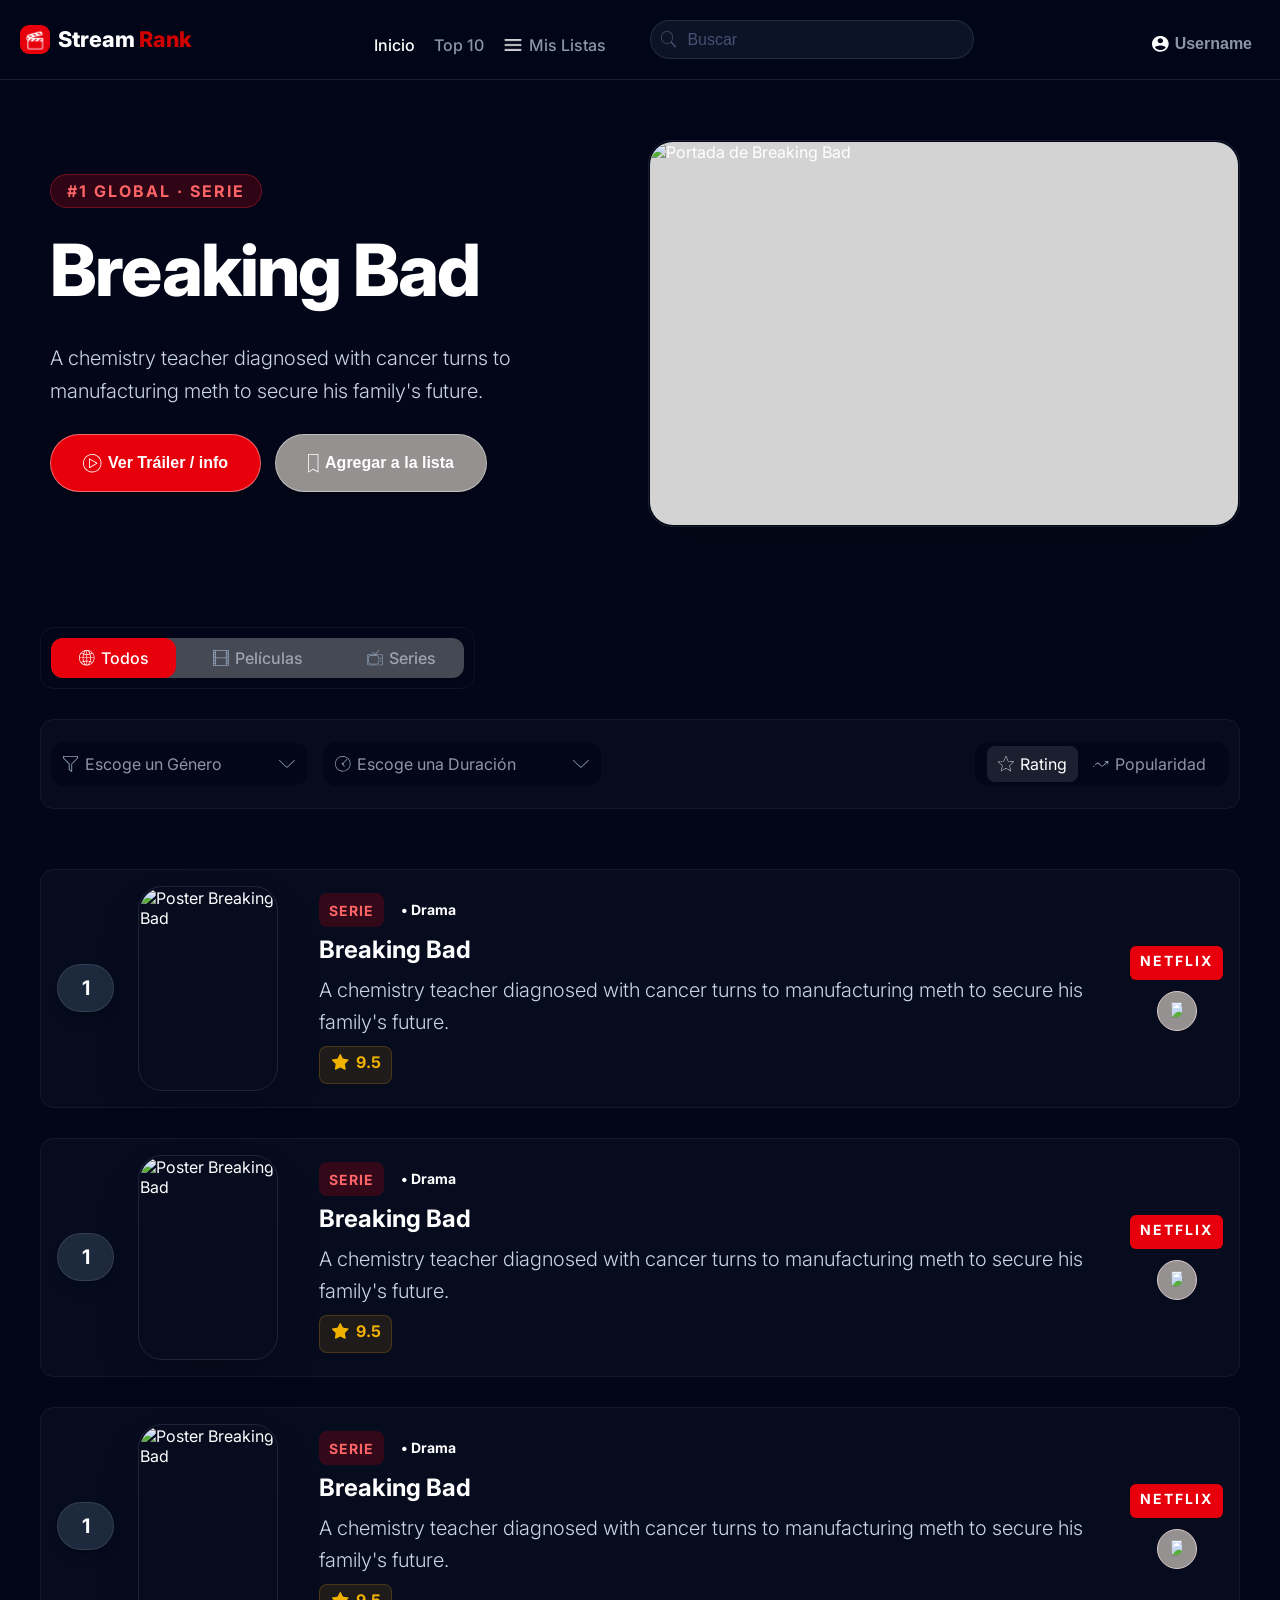
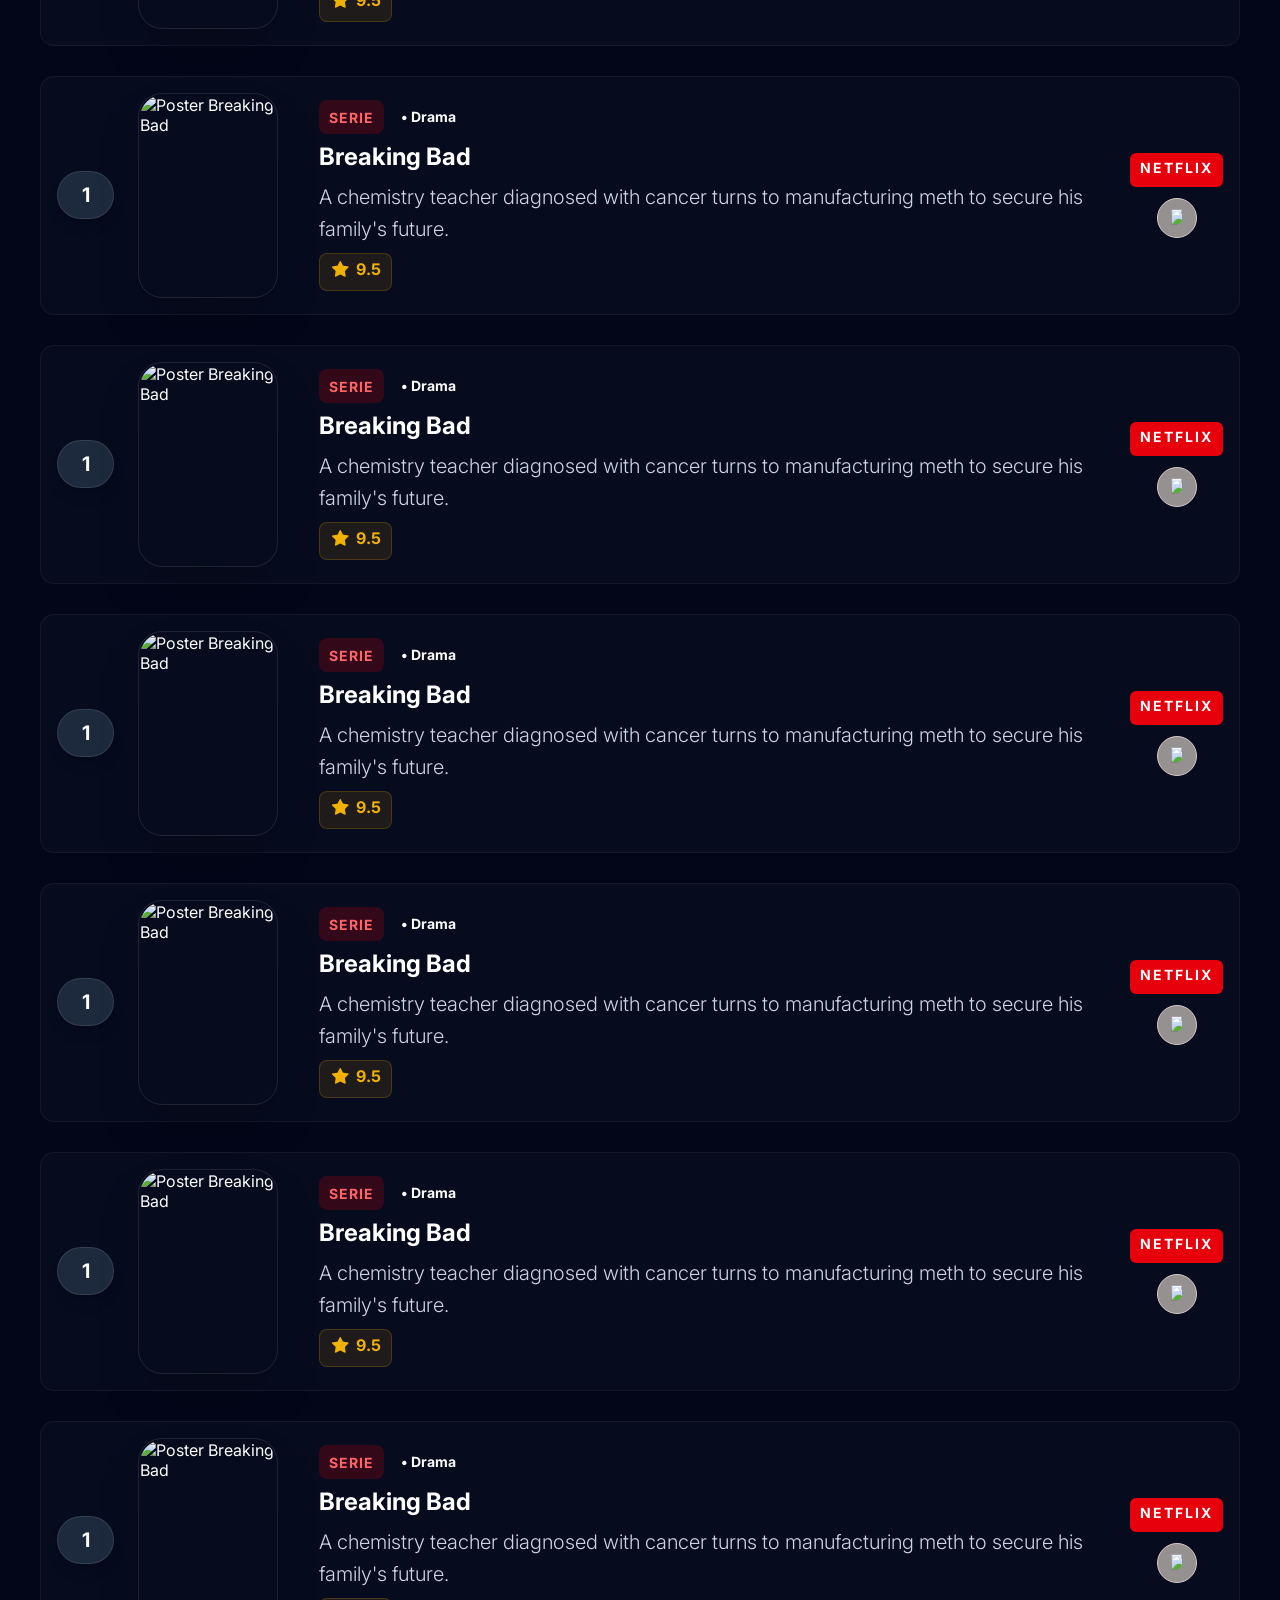
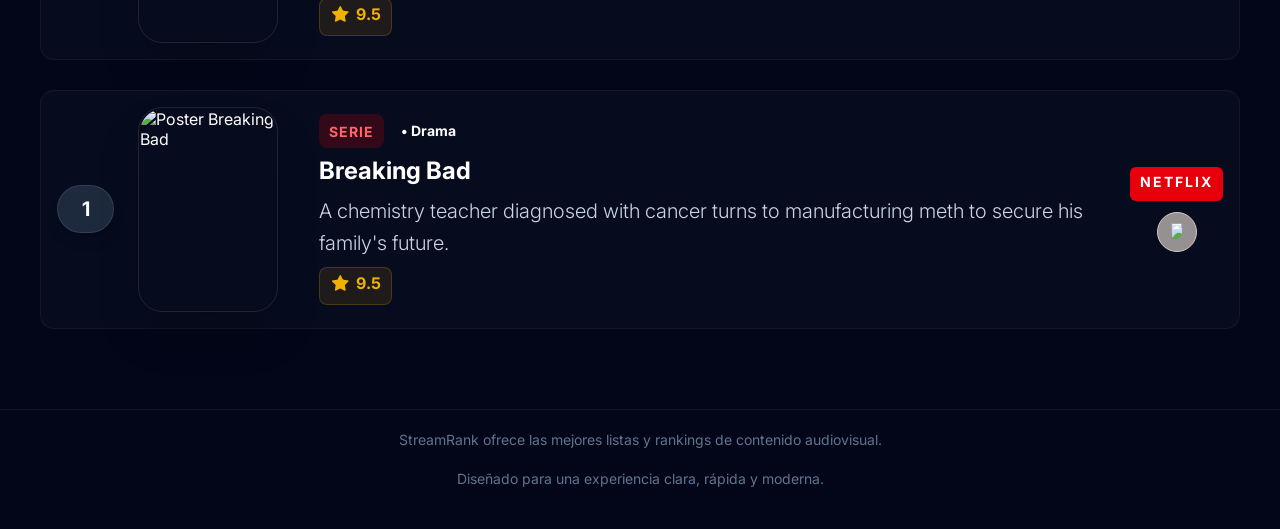
==== index.html @ 93f54153 "seccion de filtros y top10 finalizado" ====
﻿<!DOCTYPE html>
<html lang="es">
<head>
  <meta charset="UTF-8" />
  <meta name="viewport" content="width=device-width, initial-scale=1.0" />
  <title>StreamRank - Inicio</title>
  <link rel="stylesheet" href="css/styles.css" />
</head>
<body>
  <header class="topbar">
    <div class="topbar-inner">
      <div class="brand" aria-label="StreamRank">
        <span class="brand-icon">
          <img src="assets/icons/Clapperboard.svg" alt="StreamRank icon" />
        </span>
        <span class="brand-title"><span>Stream</span><span>Rank</span></span>
      </div>

      <div class="header-nav-row">
        <nav class="main-nav" aria-label="Navegación principal">
          <a href="index.html" class="nav-link active">Inicio</a>
          <a href="top10.html" class="nav-link">Top 10</a>
          <a href="#" class="nav-link">
            <span class="nav-icon">
              <img src="assets/icons/Menu.svg" alt="Mis Listas icon" />
            </span>
            Mis Listas
          </a>
        </nav>

        <form class="search-form" id="searchForm">
          <label class="search-field">
            <span class="search-icon">
              <img src="assets/icons/Busqueda.svg" alt="Buscar icon" />
            </span>
            <input id="searchInput" type="search" placeholder="Buscar" aria-label="Buscar" autocomplete="off" />
          </label>
        </form>
      </div>

      <button class="profile-button" type="button">
        <span class="profile-icon">
          <img src="assets/icons/Perfil.svg" alt="Perfil icon" />
        </span>
        Username
      </button>
    </div>
  </header>

  <main class="page-content">
    
    <section class="hero">
        <div class="hero-info">
            <span class="hero-tag">#1 GLOBAL · SERIE</span> 
            
            <div class="hero-title-container">
                <h1 class="hero-title">Breaking Bad</h1>
            </div>

            <div class="hero-desc-container">
                <p class="hero-description">
                    A chemistry teacher diagnosed with cancer turns to manufacturing meth to secure his family's future.
                </p>
            </div>

            <div class="hero-buttons">
                <button class="btn btn-primary">
                    <span class="icon">
                        <img src="assets/icons/Play.svg" alt="Play icon" />  
                    </span>
                    <span class="btn-text">Ver Tráiler / info</span>
                </button>
                <button class="btn btn-secondary">
                    <span class="icon">
                        <img src="assets/icons/agregar.svg" alt="Agregar icon" />
                    </span>
                    <span class="btn-text">Agregar a la lista</span>
                </button>
            </div>
        </div>
        
        <div class="hero-image-container">
           <img src="https://www.hdwallpapers.net/previews/breaking-bad-walter-white-271.jpg" alt="Portada de Breaking Bad" class="hero-image">
        </div>
    </section>

    <section class="filters-section">
        
        <div class="filters-top-wrapper">
            
            <div class="content-type-toggle">
                
                <button class="toggle-btn active">
                    <span class="icon">
                        <img src="assets/icons/general.svg" alt="Todos">
                    </span>
                    <span class="btn-text">Todos</span>
                </button>
                
                <button class="toggle-btn">
                    <span class="icon">
                        <img src="assets/icons/Pelicula.svg" alt="Películas">
                    </span>
                    <span class="btn-text">Películas</span>
                </button>
                
                <button class="toggle-btn">
                    <span class="icon">
                        <img src="assets/icons/Series.svg" alt="Series">
                    </span>
                    <span class="btn-text">Series</span>
                </button>

            </div>
        </div>

        <div class="filters-bottom-wrapper">
            
            <div class="filters-dropdown-group">
                
                <button class="dropdown-btn">
                    <div class="dropdown-content-left">
                        <img src="assets/icons/Filtrar.svg" alt="Filtro">
                        <span class="btn-text">Escoge un Género</span>
                    </div>
                    <img src="assets/icons/Desplegar.svg" alt="Desplegar">
                </button>

                <button class="dropdown-btn">
                    <div class="dropdown-content-left">
                        <img src="assets/icons/Duracion.svg" alt="Reloj">
                        <span class="btn-text">Escoge una Duración</span>
                    </div>
                    <img src="assets/icons/Desplegar.svg" alt="Desplegar">
                </button>

            </div>

            <div class="filters-sort-group">
                
                <div class="sort-toggle-wrapper">
                    
                    <button class="sort-btn active">
                        <img src="assets/icons/Rating.svg" alt="Rating">
                        <span class="btn-text">Rating</span>
                    </button>
                    
                    <button class="sort-btn">
                        <img src="assets/icons/Popularidad.svg" alt="Popularidad">
                        <span class="btn-text">Popularidad</span>
                    </button>

                </div>
            </div>

        </div>

        </section>

        <section class="top-10-section">

          <div class="top-10-list">

            <!-- Carta1 -->
            <article class="movie-card">
                <div class="card-number">1</div>

                <div class="card-image-wrapper">
                    <img src="https://www.hdwallpapers.net/previews/breaking-bad-walter-white-271.jpg" alt="Poster Breaking Bad" class="card-image">
                </div>

                <div class="card-info">
                    
                    <div class="info-top-tags">
                        <span class="tag-type">SERIE</span>
                        <span class="tag-genre">• Drama</span>
                    </div>
                    
                    <h3 class="info-title">Breaking Bad</h3>
                    
                    <p class="info-desc">A chemistry teacher diagnosed with cancer turns to manufacturing meth to secure his family's future.</p>
                    
                    <div class="info-rating">
                        <div class="rating-icon">
                            <img src="assets/icons/Estrella.svg" alt="Star">
                        </div>
                        <span class="rating-text">9.5</span>
                    </div>

                </div>

                <div class="card-actions">
                    <span class="tag-platform">NETFLIX</span>
                    <button class="btn-bookmark">
                        <img src="assets/icons/Agregar.svg" alt="Guardar" class="bookmark-icon">
                    </button>
                </div>

            </article>

            <!-- Carta2 -->
            <article class="movie-card">
                <div class="card-number">1</div>

                <div class="card-image-wrapper">
                    <img src="https://www.hdwallpapers.net/previews/breaking-bad-walter-white-271.jpg" alt="Poster Breaking Bad" class="card-image">
                </div>

                <div class="card-info">
                    
                    <div class="info-top-tags">
                        <span class="tag-type">SERIE</span>
                        <span class="tag-genre">• Drama</span>
                    </div>
                    
                    <h3 class="info-title">Breaking Bad</h3>
                    
                    <p class="info-desc">A chemistry teacher diagnosed with cancer turns to manufacturing meth to secure his family's future.</p>
                    
                    <div class="info-rating">
                        <div class="rating-icon">
                            <img src="assets/icons/Estrella.svg" alt="Star">
                        </div>
                        <span class="rating-text">9.5</span>
                    </div>

                </div>

                <div class="card-actions">
                    <span class="tag-platform">NETFLIX</span>
                    <button class="btn-bookmark">
                        <img src="assets/icons/Agregar.svg" alt="Guardar" class="bookmark-icon">
                    </button>
                </div>

            </article>

            <!-- Carta3 -->
            <article class="movie-card">
                <div class="card-number">1</div>

                <div class="card-image-wrapper">
                    <img src="https://www.hdwallpapers.net/previews/breaking-bad-walter-white-271.jpg" alt="Poster Breaking Bad" class="card-image">
                </div>

                <div class="card-info">
                    
                    <div class="info-top-tags">
                        <span class="tag-type">SERIE</span>
                        <span class="tag-genre">• Drama</span>
                    </div>
                    
                    <h3 class="info-title">Breaking Bad</h3>
                    
                    <p class="info-desc">A chemistry teacher diagnosed with cancer turns to manufacturing meth to secure his family's future.</p>
                    
                    <div class="info-rating">
                        <div class="rating-icon">
                            <img src="assets/icons/Estrella.svg" alt="Star">
                        </div>
                        <span class="rating-text">9.5</span>
                    </div>

                </div>

                <div class="card-actions">
                    <span class="tag-platform">NETFLIX</span>
                    <button class="btn-bookmark">
                        <img src="assets/icons/Agregar.svg" alt="Guardar" class="bookmark-icon">
                    </button>
                </div>

            </article>

            <!-- Carta4 -->
            <article class="movie-card">
                <div class="card-number">1</div>

                <div class="card-image-wrapper">
                    <img src="https://www.hdwallpapers.net/previews/breaking-bad-walter-white-271.jpg" alt="Poster Breaking Bad" class="card-image">
                </div>

                <div class="card-info">
                    
                    <div class="info-top-tags">
                        <span class="tag-type">SERIE</span>
                        <span class="tag-genre">• Drama</span>
                    </div>
                    
                    <h3 class="info-title">Breaking Bad</h3>
                    
                    <p class="info-desc">A chemistry teacher diagnosed with cancer turns to manufacturing meth to secure his family's future.</p>
                    
                    <div class="info-rating">
                        <div class="rating-icon">
                            <img src="assets/icons/Estrella.svg" alt="Star">
                        </div>
                        <span class="rating-text">9.5</span>
                    </div>

                </div>

                <div class="card-actions">
                    <span class="tag-platform">NETFLIX</span>
                    <button class="btn-bookmark">
                        <img src="assets/icons/Agregar.svg" alt="Guardar" class="bookmark-icon">
                    </button>
                </div>

            </article>

            <!-- Carta5 -->
            <article class="movie-card">
                <div class="card-number">1</div>

                <div class="card-image-wrapper">
                    <img src="https://www.hdwallpapers.net/previews/breaking-bad-walter-white-271.jpg" alt="Poster Breaking Bad" class="card-image">
                </div>

                <div class="card-info">
                    
                    <div class="info-top-tags">
                        <span class="tag-type">SERIE</span>
                        <span class="tag-genre">• Drama</span>
                    </div>
                    
                    <h3 class="info-title">Breaking Bad</h3>
                    
                    <p class="info-desc">A chemistry teacher diagnosed with cancer turns to manufacturing meth to secure his family's future.</p>
                    
                    <div class="info-rating">
                        <div class="rating-icon">
                            <img src="assets/icons/Estrella.svg" alt="Star">
                        </div>
                        <span class="rating-text">9.5</span>
                    </div>

                </div>

                <div class="card-actions">
                    <span class="tag-platform">NETFLIX</span>
                    <button class="btn-bookmark">
                        <img src="assets/icons/Agregar.svg" alt="Guardar" class="bookmark-icon">
                    </button>
                </div>

            </article>

            <!-- Carta6 -->
            <article class="movie-card">
                <div class="card-number">1</div>

                <div class="card-image-wrapper">
                    <img src="https://www.hdwallpapers.net/previews/breaking-bad-walter-white-271.jpg" alt="Poster Breaking Bad" class="card-image">
                </div>

                <div class="card-info">
                    
                    <div class="info-top-tags">
                        <span class="tag-type">SERIE</span>
                        <span class="tag-genre">• Drama</span>
                    </div>
                    
                    <h3 class="info-title">Breaking Bad</h3>
                    
                    <p class="info-desc">A chemistry teacher diagnosed with cancer turns to manufacturing meth to secure his family's future.</p>
                    
                    <div class="info-rating">
                        <div class="rating-icon">
                            <img src="assets/icons/Estrella.svg" alt="Star">
                        </div>
                        <span class="rating-text">9.5</span>
                    </div>

                </div>

                <div class="card-actions">
                    <span class="tag-platform">NETFLIX</span>
                    <button class="btn-bookmark">
                        <img src="assets/icons/Agregar.svg" alt="Guardar" class="bookmark-icon">
                    </button>
                </div>

            </article>

            <!-- Carta7 -->
            <article class="movie-card">
                <div class="card-number">1</div>

                <div class="card-image-wrapper">
                    <img src="https://www.hdwallpapers.net/previews/breaking-bad-walter-white-271.jpg" alt="Poster Breaking Bad" class="card-image">
                </div>

                <div class="card-info">
                    
                    <div class="info-top-tags">
                        <span class="tag-type">SERIE</span>
                        <span class="tag-genre">• Drama</span>
                    </div>
                    
                    <h3 class="info-title">Breaking Bad</h3>
                    
                    <p class="info-desc">A chemistry teacher diagnosed with cancer turns to manufacturing meth to secure his family's future.</p>
                    
                    <div class="info-rating">
                        <div class="rating-icon">
                            <img src="assets/icons/Estrella.svg" alt="Star">
                        </div>
                        <span class="rating-text">9.5</span>
                    </div>

                </div>

                <div class="card-actions">
                    <span class="tag-platform">NETFLIX</span>
                    <button class="btn-bookmark">
                        <img src="assets/icons/Agregar.svg" alt="Guardar" class="bookmark-icon">
                    </button>
                </div>

            </article>

            <!-- Carta8 -->
            <article class="movie-card">
                <div class="card-number">1</div>

                <div class="card-image-wrapper">
                    <img src="https://www.hdwallpapers.net/previews/breaking-bad-walter-white-271.jpg" alt="Poster Breaking Bad" class="card-image">
                </div>

                <div class="card-info">
                    
                    <div class="info-top-tags">
                        <span class="tag-type">SERIE</span>
                        <span class="tag-genre">• Drama</span>
                    </div>
                    
                    <h3 class="info-title">Breaking Bad</h3>
                    
                    <p class="info-desc">A chemistry teacher diagnosed with cancer turns to manufacturing meth to secure his family's future.</p>
                    
                    <div class="info-rating">
                        <div class="rating-icon">
                            <img src="assets/icons/Estrella.svg" alt="Star">
                        </div>
                        <span class="rating-text">9.5</span>
                    </div>

                </div>

                <div class="card-actions">
                    <span class="tag-platform">NETFLIX</span>
                    <button class="btn-bookmark">
                        <img src="assets/icons/Agregar.svg" alt="Guardar" class="bookmark-icon">
                    </button>
                </div>

            </article>

            <!-- Carta9 -->
            <article class="movie-card">
                <div class="card-number">1</div>

                <div class="card-image-wrapper">
                    <img src="https://www.hdwallpapers.net/previews/breaking-bad-walter-white-271.jpg" alt="Poster Breaking Bad" class="card-image">
                </div>

                <div class="card-info">
                    
                    <div class="info-top-tags">
                        <span class="tag-type">SERIE</span>
                        <span class="tag-genre">• Drama</span>
                    </div>
                    
                    <h3 class="info-title">Breaking Bad</h3>
                    
                    <p class="info-desc">A chemistry teacher diagnosed with cancer turns to manufacturing meth to secure his family's future.</p>
                    
                    <div class="info-rating">
                        <div class="rating-icon">
                            <img src="assets/icons/Estrella.svg" alt="Star">
                        </div>
                        <span class="rating-text">9.5</span>
                    </div>

                </div>

                <div class="card-actions">
                    <span class="tag-platform">NETFLIX</span>
                    <button class="btn-bookmark">
                        <img src="assets/icons/Agregar.svg" alt="Guardar" class="bookmark-icon">
                    </button>
                </div>

            </article>

            <!-- Carta10 -->
            <article class="movie-card">
                <div class="card-number">1</div>

                <div class="card-image-wrapper">
                    <img src="https://www.hdwallpapers.net/previews/breaking-bad-walter-white-271.jpg" alt="Poster Breaking Bad" class="card-image">
                </div>

                <div class="card-info">
                    
                    <div class="info-top-tags">
                        <span class="tag-type">SERIE</span>
                        <span class="tag-genre">• Drama</span>
                    </div>
                    
                    <h3 class="info-title">Breaking Bad</h3>
                    
                    <p class="info-desc">A chemistry teacher diagnosed with cancer turns to manufacturing meth to secure his family's future.</p>
                    
                    <div class="info-rating">
                        <div class="rating-icon">
                            <img src="assets/icons/Estrella.svg" alt="Star">
                        </div>
                        <span class="rating-text">9.5</span>
                    </div>

                </div>

                <div class="card-actions">
                    <span class="tag-platform">NETFLIX</span>
                    <button class="btn-bookmark">
                        <img src="assets/icons/Agregar.svg" alt="Guardar" class="bookmark-icon">
                    </button>
                </div>

            </article>
          </div>  
    </section>
    </main>

  <footer class="footer">
    <p class="footer-text">StreamRank ofrece las mejores listas y rankings de contenido audiovisual.</p>
    <p class="footer-text">Diseñado para una experiencia clara, rápida y moderna.</p>
  </footer>

  <script>
    document.addEventListener('DOMContentLoaded', () => {
      const btnAgregar = document.querySelector('.btn-secondary');
      
      btnAgregar.addEventListener('click', function() {
        this.classList.toggle('added');
        
        const icon = this.querySelector('.icon');
        const text = this.querySelector('.btn-text');
        
        if (this.classList.contains('added')) {
          icon.innerHTML = '<img src="assets/icons/agregada.svg" alt="Agregado" style="width: 20px; height: 20px; object-fit: contain;" />';
          text.textContent = 'Agregado';
        } else {
          icon.innerHTML = '<img src="assets/icons/agregar.svg" alt="Agregar" style="width: 20px; height: 20px; object-fit: contain;" />'; 
          text.textContent = 'Agregar a la lista';
        }
      });
    });
  </script>

  <script>
    // Seleccionamos todos los botones de guardado de las tarjetas
    const bookmarkButtons = document.querySelectorAll('.btn-bookmark');

    bookmarkButtons.forEach(button => {
        button.addEventListener('click', function() {
            // Alterna la clase 'active' (pone y quita el fondo rojo)
            this.classList.toggle('active');

            // Seleccionamos la imagen que está dentro del botón
            const icon = this.querySelector('img');

            // Si el botón ahora tiene la clase 'active', cambiamos el icono al de check
            if (this.classList.contains('active')) {
                // Asegúrate de tener un icono de check rojo en tu carpeta assets
                icon.src = 'assets/icons/agregada.svg'; 
            } else {
                // Si se quita el 'active', vuelve al icono original
                icon.src = 'assets/icons/agregar.svg';
            }
        });
    });
  </script>
</body>
</html>
---- css/styles.css ----
@import url('https://fonts.googleapis.com/css2?family=Inter:wght@300;400;500;700;800&display=swap');

:root {
  color-scheme: dark;
  /* Colores */
  --color-bg: #020618;
  --color-surface: #0F172B;
  --color-brand: #E7000B;
  --color-brand-dark: #D00000;
  --color-text-primary: #ffffff;
  --color-text-muted: #8D95A5;
  --color-text-placeholder: #455172;
  --color-text-footer: #62748E;
  --color-border: rgba(255, 255, 255, 0.1);
  --color-border-hover: rgba(255, 255, 255, 0.2);
  --color-surface-hover: rgba(255, 255, 255, 0.05);
  --color-topbar-bg: rgba(2, 6, 24, 0.8);
  --color-search-bg: rgba(15, 23, 43, 0.8);

  /* Tipografía */
  --font-main: 'Inter', ui-sans-serif, system-ui, -apple-system, BlinkMacSystemFont, 'Segoe UI', sans-serif;

  /* Bordes redondeados */
  --radius-sm: 8px;
  --radius-md: 9.1px;
  --radius-pill: 9999px;
}

* {
  box-sizing: border-box;
}

html,
body {
  margin: 0;
  min-height: 100%;
}

body {
  display: flex;
  flex-direction: column;
  min-height: 100vh;
  font-family: var(--font-main);
  background: var(--color-bg);
  color: var(--color-text-primary);
}

.page-content {
  flex: 1;
}

/* --- ESTILOS DE TU HEADER --- */
.topbar {
  display: flex;
  flex-direction: column;
  align-items: center;
  align-self: stretch;
  padding: 20px;
  width: 100%;
  border-bottom: 1px solid var(--color-border);
  background: var(--color-topbar-bg);
}

.topbar-inner {
  display: flex;
  justify-content: space-between;
  align-items: center;
  align-content: center;
  row-gap: 74px;
  flex-wrap: wrap;
  width: 100%;
}

.brand {
  display: flex;
  justify-content: space-between;
  align-items: center;
  align-content: center;
  row-gap: 74px;
  flex-wrap: wrap;
  gap: 8px;
  align-self: stretch;
}

.brand-icon {
  display: flex;
  justify-content: center;
  align-items: center;
  padding: 4.9px;
  gap: 7px;
  border-radius: var(--radius-md);
  background: var(--color-brand);
}

.brand-icon img {
  width: 20px;
  height: 20px;
  object-fit: contain;
}

.brand-title {
  display: inline-flex;
  align-items: center;
  gap: 4px;
  font-size: 21.682px;
  font-weight: 800;
  line-height: 1;
}

.brand-title span:first-child {
  color: var(--color-text-primary);
}

.brand-title span:last-child {
  color: var(--color-brand-dark);
}

.header-nav-row {
  display: flex;
  width: 612px;
  justify-content: space-between;
  align-items: center;
  align-content: center;
  row-gap: 19px;
  flex-wrap: wrap;
}

.main-nav {
  display: flex;
  width: 256px;
  height: 25px;
  padding: 0 4px;
  justify-content: space-between;
  align-items: center;
  align-content: space-between;
  flex-shrink: 0;
  flex-wrap: wrap;
}

.nav-link {
  display: inline-flex;
  align-items: center;
  gap: 6px;
  padding: 8px;
  min-height: 25px;
  color: var(--color-text-muted); 
  font-size: 16px;
  font-weight: 500;
  text-decoration: none;
  cursor: pointer;
  transition: color 0.3s;  
}

.nav-link.active, 
.nav-link:hover {
  color: var(--color-text-primary); 
}

.nav-link.active .nav-icon img,
.nav-link:hover .nav-icon img {
  filter: brightness(1.5); 
}

.nav-icon {
  display: inline-flex;
  width: 20px;
  height: 20px;
  align-items: center;
  justify-content: center;
}

.nav-icon img,
.search-icon img,
.profile-icon img {
  width: 100%;
  height: 100%;
  object-fit: contain;
}

.search-form {
  display: flex;
  width: 324px;
  height: 39px;
  flex-shrink: 0;
}

.search-field {
  display: flex;
  align-items: center;
  width: 100%;
  height: 100%;
  padding: 10px;
  gap: 8px;
  border-radius: var(--radius-pill);
  border: 1px solid var(--color-border);
  background: var(--color-search-bg);
  cursor: text;
}

.search-field input {
  width: 100%;
  background: transparent;
  border: none;
  color: var(--color-text-primary);
  font-size: 16px;
  font-weight: 500;
  outline: none;
}

.search-field input::placeholder {
  color: var(--color-text-placeholder);
}

.search-field:focus-within {
  border-color: var(--color-border-hover);
}

.search-icon {
  display: inline-flex;
  width: 18px;
  height: 18px;
}

.profile-button {
  display: flex;
  height: 25px;
  padding: 8px;
  justify-content: center;
  align-items: center;
  align-content: space-between;
  column-gap: 6px;
  flex-wrap: wrap;
  color: var(--color-text-muted);
  font-size: 16px;
  font-weight: 700;
  background: transparent;
  border: none;
  cursor: pointer;
}

.profile-icon {
  display: inline-flex;
  width: 16.7px;
  height: 16.7px;
  align-items: center;
  justify-content: center;
}

/* --- ESTILOS DE TU FOOTER --- */
.footer {
  display: flex;
  flex-direction: column;
  justify-content: center;
  align-items: center;
  align-self: stretch;
  padding: 20px;
  height: 120px;
  border-top: 1px solid rgba(255, 255, 255, 0.05);
}

.footer-text {
  flex: 1 0 0;
  color: var(--color-text-footer);
  text-align: center;
  font-family: var(--font-main);
  font-size: 14px;
  font-style: normal;
  font-weight: 400;
  line-height: 20px;
  margin: 0;
}



main {
    display: flex;
    flex-direction: column;
    align-items: center;
    gap: 20px;
    align-self: stretch;
    width: 100%;
    padding-bottom: 60px; 
}

/* ============================================================== */
/* NUEVA SECCIÓN HERO                         */
/* ============================================================== */

.hero {
    display: flex;
    padding: 60px 40px;
    justify-content: space-between;
    align-items: center;
    align-self: stretch; 
    box-sizing: border-box;
}

/* --- CONTENEDOR INFO --- */
.hero-info {
    display: flex;
    padding: 0 10px;
    flex-direction: column;
    justify-content: center;
    align-items: flex-start;
    gap: 7px;
    flex: 1 0 0;
}

/* TAG / BOTÓN SUPERIOR */
.hero-tag {
    display: flex;
    height: 34px;
    padding: 6px 16px;
    justify-content: center;
    align-items: center;
    column-gap: 6px;
    flex-wrap: wrap;
    border-radius: 33px;
    border: 1px solid rgba(251, 44, 54, 0.30);
    background: rgba(231, 0, 11, 0.20);

    color: #FF6467;
    text-align: center;
    font-family: var(--font-main); /* Usa la variable que ya incluye Inter */
    font-size: 16px;
    font-style: normal;
    font-weight: 700;
    line-height: 20px;
    letter-spacing: 2px;
}

/* TÍTULO Y DESCRIPCIÓN */
.hero-title-container, .hero-desc-container {
    display: flex;
    padding: 10px 0;
    flex-direction: column;
    justify-content: center;
    align-items: flex-start;
    gap: 10px;
    align-self: stretch;
}

.hero-title {
    align-self: stretch;
    color: var(--color-text-primary);
    font-size: 72px;
    font-weight: 800;
    line-height: 90px;
    letter-spacing: -1.8px;
    margin: 0;
}

.hero-description {
    align-self: stretch;
    color: #CAD5E2;
    font-size: 20px;
    font-weight: 300;
    line-height: 32.5px;
    margin: 0;
}

/* --- BOTONES --- */
.hero-buttons {
    display: flex;
    align-items: center;
    gap: 14px;
    align-self: stretch;
    flex-wrap: wrap;
    margin-top: 10px;
}

.btn {
    display: flex;
    height: 58px;
    padding: 8px 32px;
    justify-content: center;
    align-items: center;
    column-gap: 6px;
    flex-wrap: wrap;
    border-radius: 33px;
    border: 1px solid rgba(255, 255, 255, 0.40);
    box-shadow: 0 4px 4px 0 rgba(0, 0, 0, 0.25);
    cursor: pointer;
    font-size: 16px;
    font-weight: 700;
    color: var(--color-text-primary); 
    transition: transform 0.2s, background 0.2s; /* Un toque de interactividad */
}

.btn:hover {
    transform: scale(1.02);
}

.btn-primary { background: var(--color-brand); }
.btn-secondary { background: #959191; }
.btn.btn-secondary.added {
    border: 1px solid rgba(251, 44, 54, 0.30);
    background: rgba(231, 0, 11, 0.20);
    color: #FF6467;
    letter-spacing: 2px;
    box-shadow: 0 4px 4px 0 rgba(0, 0, 0, 0.25); 
}

.icon {
    display: flex;
    justify-content: center;
    align-items: center;
}

/* --- CONTENEDOR IMAGEN --- */
.hero-image-container {
    display: flex;
    padding: 1px;
    flex-direction: column;
    justify-content: center;
    align-items: flex-start;
    gap: 10px;
    flex: 1 0 0;
    border-radius: 24px;
    border: 1px solid rgba(255, 255, 255, 0.10);
    background: rgba(255, 255, 255, 0.00);
    box-shadow: 0 25px 50px -12px rgba(0, 0, 0, 0.25);
    overflow: hidden;
}

.hero-image {
    width: 100%; /* Asegura que tome todo el ancho de su contenedor */
    height: 382.967px;
    align-self: stretch;
    aspect-ratio: 87 / 49;
    
    /* Estas dos líneas hacen la magia de no deformar la imagen */
    object-fit: cover;
    object-position: center; 
    
    border-radius: 23px; 
    background-color: lightgray; /* Color de fondo por si la imagen tarda en cargar */
}

/* ============================================================== */
/* SECCIÓN FILTROS                                                */
/* ============================================================== */

/* Contenedor principal de toda la sección */
.filters-section {
    display: flex;
    padding: 20px 40px;
    flex-direction: column;
    justify-content: center;
    align-items: flex-start;
    gap: 30px;
    align-self: stretch;
    box-sizing: border-box;
}

/* Primer contenedor (El borde sutil que envuelve el toggle) */
.filters-top-wrapper {
    display: flex;
    padding: 10px;
    align-items: center;
    align-content: center;
    gap: 19px;
    flex-wrap: wrap;
    border-radius: 14px;
    border: 1px solid rgba(255, 255, 255, 0.05);
}

/* Contenedor de los 3 botones */
.content-type-toggle {
    display: flex;
    width: 413px;
    align-items: center;
    align-content: center;
    gap: 19px;
    flex-wrap: wrap;
    border-radius: 12px;
    background: #454953;
}

/* Estilo base para los botones (Películas y Series) */
.toggle-btn {
    display: flex;
    width: 125px; 
    height: 40px;
    padding: 0 16px; /* Ajustado para no romper el centrado vertical */
    justify-content: center; /* Centra horizontalmente */
    align-items: center; /* Centra verticalmente */
    gap: 6px; /* Espacio entre el icono y el texto */
    
    border-radius: 12px;
    background: transparent; /* Lo hacemos transparente porque el contenedor ya es gris */
    border: none;
    cursor: pointer;
    
    /* Tipografía */
    color: #9CA3AF; /* Gris claro, ajusta si tienes una variable */
    font-family: var(--font-main);
    font-size: 16px;
    font-weight: 500;
    transition: background 0.3s, color 0.3s;
}

/* Estilo específico para el botón ACTIVO (Todos) */
.toggle-btn.active {
    flex: 1 0 0; /* Hace que llene el espacio disponible */
    background: #E7000B; 
    color: #FFFFFF; 
}

/* Evitar que los íconos se deformen */
.toggle-btn .icon {
    display: flex;
    justify-content: center;
    align-items: center;
}

/* Controla el tamaño de las imágenes dentro de los íconos de los filtros */
.toggle-btn .icon img {
    width: 16px;
    height: 16px;
    object-fit: contain;
}

/* Pequeño efecto hover para los botones inactivos */
.toggle-btn:not(.active):hover {
    background: #565a66;
    color: var(--color-text-primary);
}

/* ============================================================== */
/* SEGUNDO CONTENEDOR: BARRA DE FILTROS INFERIOR                  */
/* ============================================================== */

/* Contenedor principal (Fondo oscuro) */
.filters-bottom-wrapper {
    display: flex;
    padding: 10px;
    justify-content: space-between; /* Esta es la clave para separar los grupos a los extremos */
    align-items: flex-start;
    align-content: space-between;
    align-self: stretch;
    flex-wrap: wrap;
    border-radius: 14px;
    border: 1px solid rgba(255, 255, 255, 0.05);
    background: #060B1E;
}

/* ================= GRUPO IZQUIERDO ================= */
.filters-dropdown-group {
    display: flex;
    padding: 12px 0;
    align-items: center;
    align-content: center;
    gap: 16px;
    flex-wrap: wrap;
}

/* Botones desplegables (Género, Duración) */
.dropdown-btn {
    display: flex;
    padding: 12px;
    align-items: center;
    gap: 57px; /* Separación larga entre el texto y la flecha */
    border-radius: 14px;
    background: #020618;
    border: none;
    cursor: pointer;
    
    color: var(--color-text-muted, #9CA3AF); /* Usamos gris claro para el texto */
    font-family: var(--font-main);
    font-size: 16px;
    transition: background 0.2s ease;
}

.dropdown-btn:hover {
    background: #1B1F2F;
}

/* Envoltorio para el icono y el texto dentro del botón */
.dropdown-content-left {
    display: flex;
    align-items: center;
    gap: 6px;
}

/* ================= GRUPO DERECHO ================= */
.filters-sort-group {
    display: flex;
    padding: 12px 0;
    justify-content: flex-end;
    align-items: center;
    align-content: center;
    gap: 16px;
    flex-wrap: wrap;
}

/* Contenedor de los botones de ordenamiento */
.sort-toggle-wrapper {
    display: flex;
    height: 44px;
    padding: 12px;
    justify-content: flex-end;
    align-items: center;
    align-content: center;
    gap: 4px;
    flex-wrap: wrap;
    border-radius: 14px;
    background: #020618;
}

/* Botones de ordenamiento (Rating, Popularidad) */
.sort-btn {
    display: flex;
    padding: 8px 11px; /* Añadí un ligero padding vertical para que tome forma */
    justify-content: center;
    align-items: center;
    align-content: space-between;
    column-gap: 6px;
    flex-wrap: wrap;
    border-radius: 8px;
    background: transparent; /* Transparente por defecto */
    border: none;
    cursor: pointer;
    
    color: var(--color-text-muted, #9CA3AF);
    font-family: var(--font-main);
    font-size: 16px;
}

/* Botón de ordenamiento activo (Rating) */
.sort-btn.active {
    background: #1B1F2F;
    color: var(--color-text-primary, #FFFFFF);
}

/* Regla general para mantener los íconos de esta sección en su tamaño correcto */
.filters-bottom-wrapper img {
    width: 16px;
    height: 16px;
    object-fit: contain;
}

/* ============================================================== */
/* SECCIÓN TOP 10 - TARJETA MAESTRA                               */
/* ============================================================== */

/* Esta es la sección que envuelve a la lista */
.top-10-section {
    display: flex;
    padding: 20px 40px; /* Mismo padding horizontal que los demás */
    flex-direction: column;
    align-self: stretch;
    box-sizing: border-box;
}
/* Contenedor que agrupa las 10 tarjetas */
.top-10-list {
    display: flex;
    flex-direction: column;
    align-items: flex-start;
    gap: 30px; /* Esto se encarga de separar cada carta automáticamente */
    align-self: stretch;
    padding: 0px;
}

/* Contenedor principal de la tarjeta */
.movie-card {
    display: flex;
    padding: 16px;
    align-items: center;
    gap: 24px;
    align-self: stretch;
    border-radius: 14px;
    border: 1px solid rgba(255, 255, 255, 0.05);
    background: #060B1E;
    /* margin-bottom eliminado */
}

/* 1. Círculo con número */
.card-number {
    display: flex;
    width: 57px;
    height: 48px;
    justify-content: center;
    align-items: center;
    border-radius: 50px; /* Redondeado tipo píldora/círculo */
    border: 1px solid rgba(255, 255, 255, 0.10);
    background: #1D293D;
    box-shadow: 0 10px 15px -3px rgba(0, 0, 0, 0.10), 0 4px 6px -4px rgba(0, 0, 0, 0.10);
    
    /* Tipografía */
    color: #FFF;
    font-family: 'Inter', sans-serif;
    font-size: 20px;
    font-style: normal;
    font-weight: 700;
    line-height: 28px;
}

/* 2. Contenedor de la imagen */
.card-image-wrapper {
    display: flex;
    width: 140px;
    height: 205px;
    padding: 1px;
    flex-direction: column;
    justify-content: center;
    align-items: center;
    gap: 10px;
    border-radius: 24px;
    border: 1px solid rgba(255, 255, 255, 0.10);
    background: rgba(255, 255, 255, 0.00);
    box-shadow: 0 25px 50px -12px rgba(0, 0, 0, 0.25);
    overflow: hidden; /* Para que la imagen no se salga de los bordes redondeados */
}

.card-image {
    width: 100%;
    height: 100%;
    object-fit: cover;
    border-radius: 23px; /* Un px menos que el contenedor para encajar perfecto */
}

/* 3. Información de la tarjeta (Centro) */
.card-info {
    display: flex;
    padding: 7px 17px;
    flex-direction: column;
    justify-content: center;
    align-items: flex-start;
    gap: 7px;
    flex: 1 0 0; /* Empuja el contenedor derecho hacia el borde */
}

/* 3.1 Contenedor de los tags superiores */
.info-top-tags {
    display: flex;
    align-items: flex-start;
    align-content: flex-start;
    gap: 7px;
    align-self: stretch;
    flex-wrap: wrap;
}


.tag-type {
    display: flex;
    height: 34px;
    padding: 4px 10px; /* Ajustado para dar el mismo respiro del Hero */
    justify-content: center;
    align-items: center;
    border-radius: 8px; /* Radio típico del tag del Hero */
    background: rgba(231, 0, 11, 0.20); /* Fondo rojizo translúcido */
    
    color: #FF6467; 
    font-family: 'Inter', sans-serif;
    font-size: 14px; /* Ajustado a lo que pediste */
    font-weight: 700;
    letter-spacing: 1px; /* Un poco de espaciado para que resalte más */
}

.tag-genre {
    display: flex;
    height: 34px;
    padding: 10px;
    flex-direction: column;
    justify-content: center;
    align-items: flex-start;
    gap: 10px;
    
    color: #FFF;
    font-family: 'Inter', sans-serif;
    font-size: 14px;
    font-style: normal;
    font-weight: 700;
    line-height: 32.5px;
}

/* 3.2 Título */
.info-title {
    align-self: stretch;
    margin: 0;
    color: #FFF;
    font-family: 'Inter', sans-serif;
    font-size: 24px;
    font-style: normal;
    font-weight: 700;
    line-height: 32.5px;
}

/* 3.3 Descripción */
.info-desc {
    align-self: stretch;
    margin: 0;
    color: #CAD5E2;
    font-family: 'Inter', sans-serif;
    font-size: 20px;
    font-style: normal;
    font-weight: 300;
    line-height: 32.5px;
}

/* 3.4 Tag de Rating */
.info-rating {
    display: flex;
    height: 38px;
    padding: 5px 10px;
    justify-content: center;
    align-items: center;
    align-content: space-between;
    column-gap: 6px;
    flex-wrap: wrap;
    border-radius: 8px;
    border: 1px solid rgba(240, 177, 0, 0.20); /* Le bajé un poco la opacidad al borde para que combine mejor */
    background: rgba(240, 177, 0, 0.10); /* Aquí está tu fondo amarillo al 10% */
}

.rating-icon {
    display: flex;
    width: 20px;
    height: 20px;
    justify-content: center;
    align-items: center;
    gap: 10px;
}

.rating-text {
    color: #F0B100;
    text-align: center;
    font-family: 'Inter', sans-serif;
    font-size: 16px;
    font-style: normal;
    font-weight: 700;
    line-height: 20px;
}

/* 4. Contenedor de la Derecha */
.card-actions {
    display: flex;
    height: 85px;
    flex-direction: column;
    justify-content: space-between;
    align-items: center;
}

.tag-platform {
    display: flex;
    height: 34px;
    padding: 5px 10px;
    justify-content: center;
    align-items: center;
    align-content: space-between;
    column-gap: 6px;
    flex-shrink: 0;
    flex-wrap: wrap;
    
    border-radius: 6px;
    background: #E7000B; /* Rojo Netflix */
    color: #FFF;
    text-align: center;
    font-family: 'Inter', sans-serif;
    font-size: 14px;
    font-style: normal;
    font-weight: 700;
    line-height: 20px;
    letter-spacing: 2px;
}

.btn-bookmark {
    display: flex;
    width: 40px;
    height: 40px;
    justify-content: center;
    align-items: center;
    gap: 10px;
    flex-shrink: 0;
    border-radius: 20px;
    border: 1px solid #D9C7C7;
    background: #959191;
    cursor: pointer;
    transition: background 0.3s;
}

.btn-bookmark.active {
    background: rgba(231, 0, 11, 0.20); /* Fondo rojizo oscuro translúcido */
    border: 1px solid rgba(251, 44, 54, 0.30); /* Borde rojo vivo */
}

.btn-bookmark.active:hover {
    background: rgba(231, 0, 11, 0.15); /* Mismo fondo rojizo */
    border: 1px solid #E7000B;          /* Mismo borde rojo */
    
}


.btn-bookmark {
    /* ... (tus estilos actuales) ... */
    transition: all 0.3s ease; 
}

.btn-bookmark:hover {
    background: #7a7676;
}

.bookmark-icon {
    width: 10.438px;
    height: 18.425px;
    flex-shrink: 0;
}
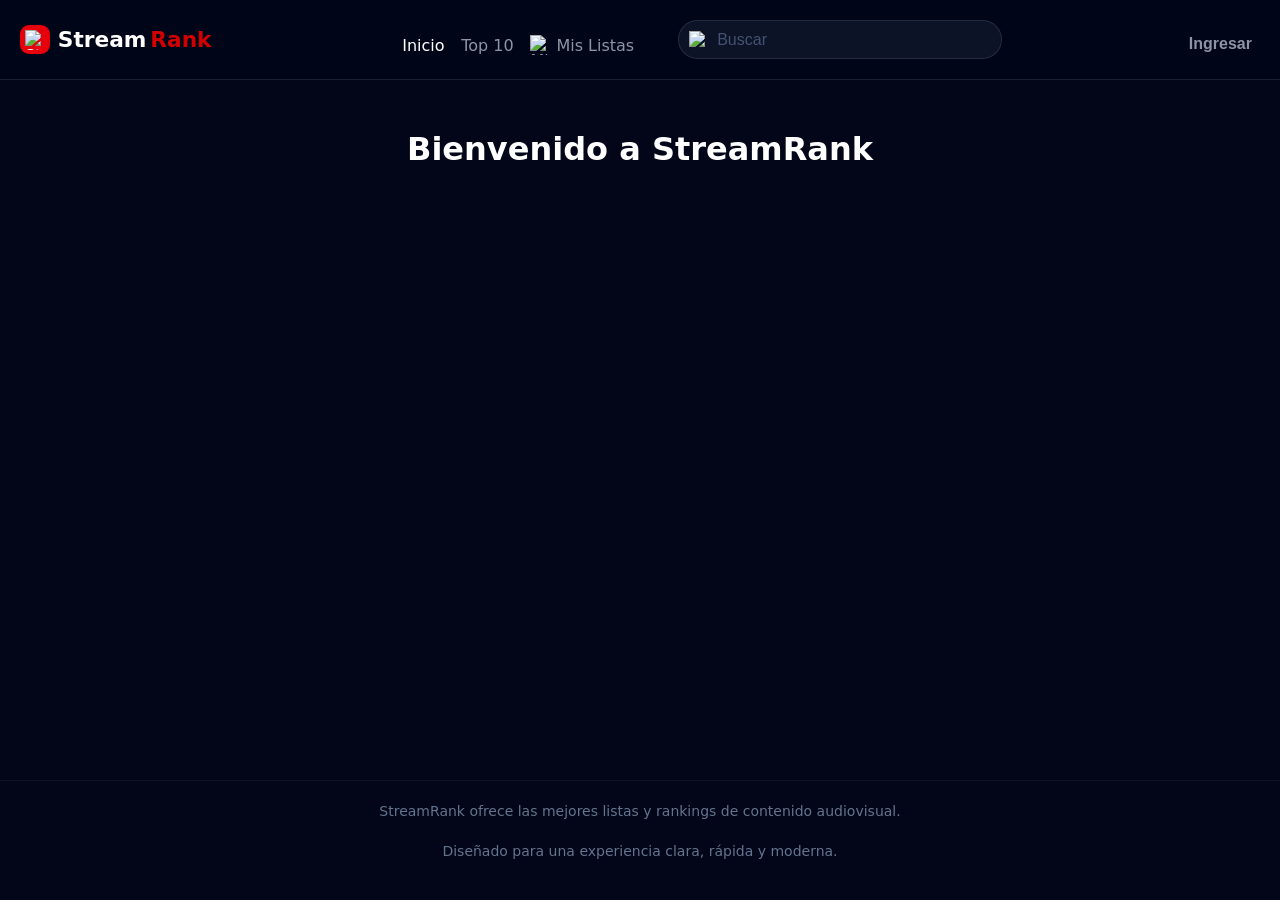
==== commit a82eec56: "arreglos" ====
--- a/index.html
+++ b/index.html
@@ -11,7 +11,7 @@
     <div class="topbar-inner">
       <div class="brand" aria-label="StreamRank">
         <span class="brand-icon">
-          <img src="assets/icons/Clapperboard.svg" alt="StreamRank icon" />
+          <img src="https://www.figma.com/api/mcp/asset/85b5d722-1636-44d9-aa5f-4d37b4220fb5" alt="StreamRank icon" />
         </span>
         <span class="brand-title"><span>Stream</span><span>Rank</span></span>
       </div>
@@ -20,9 +20,9 @@
         <nav class="main-nav" aria-label="Navegación principal">
           <a href="index.html" class="nav-link active">Inicio</a>
           <a href="top10.html" class="nav-link">Top 10</a>
-          <a href="#" class="nav-link">
+          <a href="mis-listas.html" class="nav-link">
             <span class="nav-icon">
-              <img src="assets/icons/Menu.svg" alt="Mis Listas icon" />
+              <img src="https://www.figma.com/api/mcp/asset/76e25ff4-db16-4dd6-8a40-b7115513676e" alt="Mis Listas icon" />
             </span>
             Mis Listas
           </a>
@@ -31,557 +31,26 @@
         <form class="search-form" id="searchForm">
           <label class="search-field">
             <span class="search-icon">
-              <img src="assets/icons/Busqueda.svg" alt="Buscar icon" />
+              <img src="https://www.figma.com/api/mcp/asset/14162553-0f0e-436e-b980-db1ef67e9c08" alt="Buscar icon" />
             </span>
             <input id="searchInput" type="search" placeholder="Buscar" aria-label="Buscar" autocomplete="off" />
           </label>
         </form>
       </div>
 
-      <button class="profile-button" type="button">
-        <span class="profile-icon">
-          <img src="assets/icons/Perfil.svg" alt="Perfil icon" />
-        </span>
-        Username
+      <button class="profile-button" type="button" onclick="window.location.href='registro.html'" id="btnIngresar">
+        Ingresar
       </button>
     </div>
   </header>
 
   <main class="page-content">
-    
-    <section class="hero">
-        <div class="hero-info">
-            <span class="hero-tag">#1 GLOBAL · SERIE</span> 
-            
-            <div class="hero-title-container">
-                <h1 class="hero-title">Breaking Bad</h1>
-            </div>
-
-            <div class="hero-desc-container">
-                <p class="hero-description">
-                    A chemistry teacher diagnosed with cancer turns to manufacturing meth to secure his family's future.
-                </p>
-            </div>
-
-            <div class="hero-buttons">
-                <button class="btn btn-primary">
-                    <span class="icon">
-                        <img src="assets/icons/Play.svg" alt="Play icon" />  
-                    </span>
-                    <span class="btn-text">Ver Tráiler / info</span>
-                </button>
-                <button class="btn btn-secondary">
-                    <span class="icon">
-                        <img src="assets/icons/agregar.svg" alt="Agregar icon" />
-                    </span>
-                    <span class="btn-text">Agregar a la lista</span>
-                </button>
-            </div>
-        </div>
-        
-        <div class="hero-image-container">
-           <img src="https://www.hdwallpapers.net/previews/breaking-bad-walter-white-271.jpg" alt="Portada de Breaking Bad" class="hero-image">
-        </div>
-    </section>
-
-    <section class="filters-section">
-        
-        <div class="filters-top-wrapper">
-            
-            <div class="content-type-toggle">
-                
-                <button class="toggle-btn active">
-                    <span class="icon">
-                        <img src="assets/icons/general.svg" alt="Todos">
-                    </span>
-                    <span class="btn-text">Todos</span>
-                </button>
-                
-                <button class="toggle-btn">
-                    <span class="icon">
-                        <img src="assets/icons/Pelicula.svg" alt="Películas">
-                    </span>
-                    <span class="btn-text">Películas</span>
-                </button>
-                
-                <button class="toggle-btn">
-                    <span class="icon">
-                        <img src="assets/icons/Series.svg" alt="Series">
-                    </span>
-                    <span class="btn-text">Series</span>
-                </button>
-
-            </div>
-        </div>
-
-        <div class="filters-bottom-wrapper">
-            
-            <div class="filters-dropdown-group">
-                
-                <button class="dropdown-btn">
-                    <div class="dropdown-content-left">
-                        <img src="assets/icons/Filtrar.svg" alt="Filtro">
-                        <span class="btn-text">Escoge un Género</span>
-                    </div>
-                    <img src="assets/icons/Desplegar.svg" alt="Desplegar">
-                </button>
-
-                <button class="dropdown-btn">
-                    <div class="dropdown-content-left">
-                        <img src="assets/icons/Duracion.svg" alt="Reloj">
-                        <span class="btn-text">Escoge una Duración</span>
-                    </div>
-                    <img src="assets/icons/Desplegar.svg" alt="Desplegar">
-                </button>
-
-            </div>
-
-            <div class="filters-sort-group">
-                
-                <div class="sort-toggle-wrapper">
-                    
-                    <button class="sort-btn active">
-                        <img src="assets/icons/Rating.svg" alt="Rating">
-                        <span class="btn-text">Rating</span>
-                    </button>
-                    
-                    <button class="sort-btn">
-                        <img src="assets/icons/Popularidad.svg" alt="Popularidad">
-                        <span class="btn-text">Popularidad</span>
-                    </button>
-
-                </div>
-            </div>
-
-        </div>
-
-        </section>
-
-        <section class="top-10-section">
-
-          <div class="top-10-list">
-
-            <!-- Carta1 -->
-            <article class="movie-card">
-                <div class="card-number">1</div>
-
-                <div class="card-image-wrapper">
-                    <img src="https://www.hdwallpapers.net/previews/breaking-bad-walter-white-271.jpg" alt="Poster Breaking Bad" class="card-image">
-                </div>
-
-                <div class="card-info">
-                    
-                    <div class="info-top-tags">
-                        <span class="tag-type">SERIE</span>
-                        <span class="tag-genre">• Drama</span>
-                    </div>
-                    
-                    <h3 class="info-title">Breaking Bad</h3>
-                    
-                    <p class="info-desc">A chemistry teacher diagnosed with cancer turns to manufacturing meth to secure his family's future.</p>
-                    
-                    <div class="info-rating">
-                        <div class="rating-icon">
-                            <img src="assets/icons/Estrella.svg" alt="Star">
-                        </div>
-                        <span class="rating-text">9.5</span>
-                    </div>
-
-                </div>
-
-                <div class="card-actions">
-                    <span class="tag-platform">NETFLIX</span>
-                    <button class="btn-bookmark">
-                        <img src="assets/icons/Agregar.svg" alt="Guardar" class="bookmark-icon">
-                    </button>
-                </div>
-
-            </article>
-
-            <!-- Carta2 -->
-            <article class="movie-card">
-                <div class="card-number">1</div>
-
-                <div class="card-image-wrapper">
-                    <img src="https://www.hdwallpapers.net/previews/breaking-bad-walter-white-271.jpg" alt="Poster Breaking Bad" class="card-image">
-                </div>
-
-                <div class="card-info">
-                    
-                    <div class="info-top-tags">
-                        <span class="tag-type">SERIE</span>
-                        <span class="tag-genre">• Drama</span>
-                    </div>
-                    
-                    <h3 class="info-title">Breaking Bad</h3>
-                    
-                    <p class="info-desc">A chemistry teacher diagnosed with cancer turns to manufacturing meth to secure his family's future.</p>
-                    
-                    <div class="info-rating">
-                        <div class="rating-icon">
-                            <img src="assets/icons/Estrella.svg" alt="Star">
-                        </div>
-                        <span class="rating-text">9.5</span>
-                    </div>
-
-                </div>
-
-                <div class="card-actions">
-                    <span class="tag-platform">NETFLIX</span>
-                    <button class="btn-bookmark">
-                        <img src="assets/icons/Agregar.svg" alt="Guardar" class="bookmark-icon">
-                    </button>
-                </div>
-
-            </article>
-
-            <!-- Carta3 -->
-            <article class="movie-card">
-                <div class="card-number">1</div>
-
-                <div class="card-image-wrapper">
-                    <img src="https://www.hdwallpapers.net/previews/breaking-bad-walter-white-271.jpg" alt="Poster Breaking Bad" class="card-image">
-                </div>
-
-                <div class="card-info">
-                    
-                    <div class="info-top-tags">
-                        <span class="tag-type">SERIE</span>
-                        <span class="tag-genre">• Drama</span>
-                    </div>
-                    
-                    <h3 class="info-title">Breaking Bad</h3>
-                    
-                    <p class="info-desc">A chemistry teacher diagnosed with cancer turns to manufacturing meth to secure his family's future.</p>
-                    
-                    <div class="info-rating">
-                        <div class="rating-icon">
-                            <img src="assets/icons/Estrella.svg" alt="Star">
-                        </div>
-                        <span class="rating-text">9.5</span>
-                    </div>
-
-                </div>
-
-                <div class="card-actions">
-                    <span class="tag-platform">NETFLIX</span>
-                    <button class="btn-bookmark">
-                        <img src="assets/icons/Agregar.svg" alt="Guardar" class="bookmark-icon">
-                    </button>
-                </div>
-
-            </article>
-
-            <!-- Carta4 -->
-            <article class="movie-card">
-                <div class="card-number">1</div>
-
-                <div class="card-image-wrapper">
-                    <img src="https://www.hdwallpapers.net/previews/breaking-bad-walter-white-271.jpg" alt="Poster Breaking Bad" class="card-image">
-                </div>
-
-                <div class="card-info">
-                    
-                    <div class="info-top-tags">
-                        <span class="tag-type">SERIE</span>
-                        <span class="tag-genre">• Drama</span>
-                    </div>
-                    
-                    <h3 class="info-title">Breaking Bad</h3>
-                    
-                    <p class="info-desc">A chemistry teacher diagnosed with cancer turns to manufacturing meth to secure his family's future.</p>
-                    
-                    <div class="info-rating">
-                        <div class="rating-icon">
-                            <img src="assets/icons/Estrella.svg" alt="Star">
-                        </div>
-                        <span class="rating-text">9.5</span>
-                    </div>
-
-                </div>
-
-                <div class="card-actions">
-                    <span class="tag-platform">NETFLIX</span>
-                    <button class="btn-bookmark">
-                        <img src="assets/icons/Agregar.svg" alt="Guardar" class="bookmark-icon">
-                    </button>
-                </div>
-
-            </article>
-
-            <!-- Carta5 -->
-            <article class="movie-card">
-                <div class="card-number">1</div>
-
-                <div class="card-image-wrapper">
-                    <img src="https://www.hdwallpapers.net/previews/breaking-bad-walter-white-271.jpg" alt="Poster Breaking Bad" class="card-image">
-                </div>
-
-                <div class="card-info">
-                    
-                    <div class="info-top-tags">
-                        <span class="tag-type">SERIE</span>
-                        <span class="tag-genre">• Drama</span>
-                    </div>
-                    
-                    <h3 class="info-title">Breaking Bad</h3>
-                    
-                    <p class="info-desc">A chemistry teacher diagnosed with cancer turns to manufacturing meth to secure his family's future.</p>
-                    
-                    <div class="info-rating">
-                        <div class="rating-icon">
-                            <img src="assets/icons/Estrella.svg" alt="Star">
-                        </div>
-                        <span class="rating-text">9.5</span>
-                    </div>
-
-                </div>
-
-                <div class="card-actions">
-                    <span class="tag-platform">NETFLIX</span>
-                    <button class="btn-bookmark">
-                        <img src="assets/icons/Agregar.svg" alt="Guardar" class="bookmark-icon">
-                    </button>
-                </div>
-
-            </article>
-
-            <!-- Carta6 -->
-            <article class="movie-card">
-                <div class="card-number">1</div>
-
-                <div class="card-image-wrapper">
-                    <img src="https://www.hdwallpapers.net/previews/breaking-bad-walter-white-271.jpg" alt="Poster Breaking Bad" class="card-image">
-                </div>
-
-                <div class="card-info">
-                    
-                    <div class="info-top-tags">
-                        <span class="tag-type">SERIE</span>
-                        <span class="tag-genre">• Drama</span>
-                    </div>
-                    
-                    <h3 class="info-title">Breaking Bad</h3>
-                    
-                    <p class="info-desc">A chemistry teacher diagnosed with cancer turns to manufacturing meth to secure his family's future.</p>
-                    
-                    <div class="info-rating">
-                        <div class="rating-icon">
-                            <img src="assets/icons/Estrella.svg" alt="Star">
-                        </div>
-                        <span class="rating-text">9.5</span>
-                    </div>
-
-                </div>
-
-                <div class="card-actions">
-                    <span class="tag-platform">NETFLIX</span>
-                    <button class="btn-bookmark">
-                        <img src="assets/icons/Agregar.svg" alt="Guardar" class="bookmark-icon">
-                    </button>
-                </div>
-
-            </article>
-
-            <!-- Carta7 -->
-            <article class="movie-card">
-                <div class="card-number">1</div>
-
-                <div class="card-image-wrapper">
-                    <img src="https://www.hdwallpapers.net/previews/breaking-bad-walter-white-271.jpg" alt="Poster Breaking Bad" class="card-image">
-                </div>
-
-                <div class="card-info">
-                    
-                    <div class="info-top-tags">
-                        <span class="tag-type">SERIE</span>
-                        <span class="tag-genre">• Drama</span>
-                    </div>
-                    
-                    <h3 class="info-title">Breaking Bad</h3>
-                    
-                    <p class="info-desc">A chemistry teacher diagnosed with cancer turns to manufacturing meth to secure his family's future.</p>
-                    
-                    <div class="info-rating">
-                        <div class="rating-icon">
-                            <img src="assets/icons/Estrella.svg" alt="Star">
-                        </div>
-                        <span class="rating-text">9.5</span>
-                    </div>
-
-                </div>
-
-                <div class="card-actions">
-                    <span class="tag-platform">NETFLIX</span>
-                    <button class="btn-bookmark">
-                        <img src="assets/icons/Agregar.svg" alt="Guardar" class="bookmark-icon">
-                    </button>
-                </div>
-
-            </article>
-
-            <!-- Carta8 -->
-            <article class="movie-card">
-                <div class="card-number">1</div>
-
-                <div class="card-image-wrapper">
-                    <img src="https://www.hdwallpapers.net/previews/breaking-bad-walter-white-271.jpg" alt="Poster Breaking Bad" class="card-image">
-                </div>
-
-                <div class="card-info">
-                    
-                    <div class="info-top-tags">
-                        <span class="tag-type">SERIE</span>
-                        <span class="tag-genre">• Drama</span>
-                    </div>
-                    
-                    <h3 class="info-title">Breaking Bad</h3>
-                    
-                    <p class="info-desc">A chemistry teacher diagnosed with cancer turns to manufacturing meth to secure his family's future.</p>
-                    
-                    <div class="info-rating">
-                        <div class="rating-icon">
-                            <img src="assets/icons/Estrella.svg" alt="Star">
-                        </div>
-                        <span class="rating-text">9.5</span>
-                    </div>
-
-                </div>
-
-                <div class="card-actions">
-                    <span class="tag-platform">NETFLIX</span>
-                    <button class="btn-bookmark">
-                        <img src="assets/icons/Agregar.svg" alt="Guardar" class="bookmark-icon">
-                    </button>
-                </div>
-
-            </article>
-
-            <!-- Carta9 -->
-            <article class="movie-card">
-                <div class="card-number">1</div>
-
-                <div class="card-image-wrapper">
-                    <img src="https://www.hdwallpapers.net/previews/breaking-bad-walter-white-271.jpg" alt="Poster Breaking Bad" class="card-image">
-                </div>
-
-                <div class="card-info">
-                    
-                    <div class="info-top-tags">
-                        <span class="tag-type">SERIE</span>
-                        <span class="tag-genre">• Drama</span>
-                    </div>
-                    
-                    <h3 class="info-title">Breaking Bad</h3>
-                    
-                    <p class="info-desc">A chemistry teacher diagnosed with cancer turns to manufacturing meth to secure his family's future.</p>
-                    
-                    <div class="info-rating">
-                        <div class="rating-icon">
-                            <img src="assets/icons/Estrella.svg" alt="Star">
-                        </div>
-                        <span class="rating-text">9.5</span>
-                    </div>
-
-                </div>
-
-                <div class="card-actions">
-                    <span class="tag-platform">NETFLIX</span>
-                    <button class="btn-bookmark">
-                        <img src="assets/icons/Agregar.svg" alt="Guardar" class="bookmark-icon">
-                    </button>
-                </div>
-
-            </article>
-
-            <!-- Carta10 -->
-            <article class="movie-card">
-                <div class="card-number">1</div>
-
-                <div class="card-image-wrapper">
-                    <img src="https://www.hdwallpapers.net/previews/breaking-bad-walter-white-271.jpg" alt="Poster Breaking Bad" class="card-image">
-                </div>
-
-                <div class="card-info">
-                    
-                    <div class="info-top-tags">
-                        <span class="tag-type">SERIE</span>
-                        <span class="tag-genre">• Drama</span>
-                    </div>
-                    
-                    <h3 class="info-title">Breaking Bad</h3>
-                    
-                    <p class="info-desc">A chemistry teacher diagnosed with cancer turns to manufacturing meth to secure his family's future.</p>
-                    
-                    <div class="info-rating">
-                        <div class="rating-icon">
-                            <img src="assets/icons/Estrella.svg" alt="Star">
-                        </div>
-                        <span class="rating-text">9.5</span>
-                    </div>
-
-                </div>
-
-                <div class="card-actions">
-                    <span class="tag-platform">NETFLIX</span>
-                    <button class="btn-bookmark">
-                        <img src="assets/icons/Agregar.svg" alt="Guardar" class="bookmark-icon">
-                    </button>
-                </div>
-
-            </article>
-          </div>  
-    </section>
-    </main>
+    <h1 style="text-align: center; margin-top: 50px;">Bienvenido a StreamRank</h1>
+  </main>
 
   <footer class="footer">
     <p class="footer-text">StreamRank ofrece las mejores listas y rankings de contenido audiovisual.</p>
     <p class="footer-text">Diseñado para una experiencia clara, rápida y moderna.</p>
   </footer>
-
-  <script>
-    document.addEventListener('DOMContentLoaded', () => {
-      const btnAgregar = document.querySelector('.btn-secondary');
-      
-      btnAgregar.addEventListener('click', function() {
-        this.classList.toggle('added');
-        
-        const icon = this.querySelector('.icon');
-        const text = this.querySelector('.btn-text');
-        
-        if (this.classList.contains('added')) {
-          icon.innerHTML = '<img src="assets/icons/agregada.svg" alt="Agregado" style="width: 20px; height: 20px; object-fit: contain;" />';
-          text.textContent = 'Agregado';
-        } else {
-          icon.innerHTML = '<img src="assets/icons/agregar.svg" alt="Agregar" style="width: 20px; height: 20px; object-fit: contain;" />'; 
-          text.textContent = 'Agregar a la lista';
-        }
-      });
-    });
-  </script>
-
-  <script>
-    // Seleccionamos todos los botones de guardado de las tarjetas
-    const bookmarkButtons = document.querySelectorAll('.btn-bookmark');
-
-    bookmarkButtons.forEach(button => {
-        button.addEventListener('click', function() {
-            // Alterna la clase 'active' (pone y quita el fondo rojo)
-            this.classList.toggle('active');
-
-            // Seleccionamos la imagen que está dentro del botón
-            const icon = this.querySelector('img');
-
-            // Si el botón ahora tiene la clase 'active', cambiamos el icono al de check
-            if (this.classList.contains('active')) {
-                // Asegúrate de tener un icono de check rojo en tu carpeta assets
-                icon.src = 'assets/icons/agregada.svg'; 
-            } else {
-                // Si se quita el 'active', vuelve al icono original
-                icon.src = 'assets/icons/agregar.svg';
-            }
-        });
-    });
-  </script>
 </body>
-</html>+</html>
--- a/css/styles.css
+++ b/css/styles.css
@@ -1,5 +1,3 @@
-@import url('https://fonts.googleapis.com/css2?family=Inter:wght@300;400;500;700;800&display=swap');
-
 :root {
   color-scheme: dark;
   /* Colores */
@@ -40,16 +38,15 @@
   display: flex;
   flex-direction: column;
   min-height: 100vh;
-  font-family: var(--font-main);
-  background: var(--color-bg);
-  color: var(--color-text-primary);
+  font-family: 'Inter', ui-sans-serif, system-ui, -apple-system, BlinkMacSystemFont, 'Segoe UI', sans-serif;
+  background: #020618;
+  color: #ffffff;
 }
 
 .page-content {
   flex: 1;
 }
 
-/* --- ESTILOS DE TU HEADER --- */
 .topbar {
   display: flex;
   flex-direction: column;
@@ -57,8 +54,8 @@
   align-self: stretch;
   padding: 20px;
   width: 100%;
-  border-bottom: 1px solid var(--color-border);
-  background: var(--color-topbar-bg);
+  border-bottom: 1px solid rgba(255, 255, 255, 0.1);
+  background: rgba(2, 6, 24, 0.8);
 }
 
 .topbar-inner {
@@ -88,8 +85,8 @@
   align-items: center;
   padding: 4.9px;
   gap: 7px;
-  border-radius: var(--radius-md);
-  background: var(--color-brand);
+  border-radius: 9.1px;
+  background: #E7000B;
 }
 
 .brand-icon img {
@@ -108,11 +105,11 @@
 }
 
 .brand-title span:first-child {
-  color: var(--color-text-primary);
+  color: #ffffff;
 }
 
 .brand-title span:last-child {
-  color: var(--color-brand-dark);
+  color: #d00000;
 }
 
 .header-nav-row {
@@ -149,6 +146,7 @@
   text-decoration: none;
   cursor: pointer;
   transition: color 0.3s;  
+  
 }
 
 .nav-link.active, 
@@ -191,28 +189,31 @@
   height: 100%;
   padding: 10px;
   gap: 8px;
-  border-radius: var(--radius-pill);
-  border: 1px solid var(--color-border);
-  background: var(--color-search-bg);
-  cursor: text;
+  border-radius: 33554400px;
+  border: 1px solid rgba(255, 255, 255, 0.1);
+  background: rgba(15, 23, 43, 0.8);
 }
 
 .search-field input {
   width: 100%;
   background: transparent;
   border: none;
-  color: var(--color-text-primary);
+  color: #ffffff;
   font-size: 16px;
   font-weight: 500;
   outline: none;
 }
 
 .search-field input::placeholder {
-  color: var(--color-text-placeholder);
+  color: #455172;
+}
+
+.search-field {
+  cursor: text;
 }
 
 .search-field:focus-within {
-  border-color: var(--color-border-hover);
+  border-color: rgba(255, 255, 255, 0.2);
 }
 
 .search-icon {
@@ -230,7 +231,7 @@
   align-content: space-between;
   column-gap: 6px;
   flex-wrap: wrap;
-  color: var(--color-text-muted);
+  color: #8d95a5;
   font-size: 16px;
   font-weight: 700;
   background: transparent;
@@ -246,7 +247,6 @@
   justify-content: center;
 }
 
-/* --- ESTILOS DE TU FOOTER --- */
 .footer {
   display: flex;
   flex-direction: column;
@@ -260,650 +260,178 @@
 
 .footer-text {
   flex: 1 0 0;
-  color: var(--color-text-footer);
+  color: #62748E;
   text-align: center;
-  font-family: var(--font-main);
+  font-family: Inter, ui-sans-serif, system-ui, -apple-system, BlinkMacSystemFont, 'Segoe UI', sans-serif;
   font-size: 14px;
   font-style: normal;
   font-weight: 400;
   line-height: 20px;
   margin: 0;
 }
-
-
-
-main {
-    display: flex;
-    flex-direction: column;
-    align-items: center;
-    gap: 20px;
-    align-self: stretch;
-    width: 100%;
-    padding-bottom: 60px; 
-}
-
-/* ============================================================== */
-/* NUEVA SECCIÓN HERO                         */
-/* ============================================================== */
-
-.hero {
-    display: flex;
-    padding: 60px 40px;
-    justify-content: space-between;
-    align-items: center;
-    align-self: stretch; 
-    box-sizing: border-box;
-}
-
-/* --- CONTENEDOR INFO --- */
-.hero-info {
-    display: flex;
-    padding: 0 10px;
-    flex-direction: column;
-    justify-content: center;
-    align-items: flex-start;
-    gap: 7px;
-    flex: 1 0 0;
-}
-
-/* TAG / BOTÓN SUPERIOR */
-.hero-tag {
-    display: flex;
-    height: 34px;
-    padding: 6px 16px;
-    justify-content: center;
-    align-items: center;
-    column-gap: 6px;
-    flex-wrap: wrap;
-    border-radius: 33px;
-    border: 1px solid rgba(251, 44, 54, 0.30);
-    background: rgba(231, 0, 11, 0.20);
-
-    color: #FF6467;
-    text-align: center;
-    font-family: var(--font-main); /* Usa la variable que ya incluye Inter */
-    font-size: 16px;
-    font-style: normal;
-    font-weight: 700;
-    line-height: 20px;
-    letter-spacing: 2px;
-}
-
-/* TÍTULO Y DESCRIPCIÓN */
-.hero-title-container, .hero-desc-container {
-    display: flex;
-    padding: 10px 0;
-    flex-direction: column;
-    justify-content: center;
-    align-items: flex-start;
-    gap: 10px;
-    align-self: stretch;
-}
-
-.hero-title {
-    align-self: stretch;
-    color: var(--color-text-primary);
-    font-size: 72px;
-    font-weight: 800;
-    line-height: 90px;
-    letter-spacing: -1.8px;
-    margin: 0;
-}
-
-.hero-description {
-    align-self: stretch;
-    color: #CAD5E2;
-    font-size: 20px;
-    font-weight: 300;
-    line-height: 32.5px;
-    margin: 0;
-}
-
-/* --- BOTONES --- */
-.hero-buttons {
-    display: flex;
-    align-items: center;
-    gap: 14px;
-    align-self: stretch;
-    flex-wrap: wrap;
-    margin-top: 10px;
-}
-
-.btn {
-    display: flex;
-    height: 58px;
-    padding: 8px 32px;
-    justify-content: center;
-    align-items: center;
-    column-gap: 6px;
-    flex-wrap: wrap;
-    border-radius: 33px;
-    border: 1px solid rgba(255, 255, 255, 0.40);
-    box-shadow: 0 4px 4px 0 rgba(0, 0, 0, 0.25);
-    cursor: pointer;
-    font-size: 16px;
-    font-weight: 700;
-    color: var(--color-text-primary); 
-    transition: transform 0.2s, background 0.2s; /* Un toque de interactividad */
-}
-
-.btn:hover {
-    transform: scale(1.02);
-}
-
-.btn-primary { background: var(--color-brand); }
-.btn-secondary { background: #959191; }
-.btn.btn-secondary.added {
-    border: 1px solid rgba(251, 44, 54, 0.30);
-    background: rgba(231, 0, 11, 0.20);
-    color: #FF6467;
-    letter-spacing: 2px;
-    box-shadow: 0 4px 4px 0 rgba(0, 0, 0, 0.25); 
-}
-
-.icon {
-    display: flex;
-    justify-content: center;
-    align-items: center;
-}
-
-/* --- CONTENEDOR IMAGEN --- */
-.hero-image-container {
-    display: flex;
-    padding: 1px;
-    flex-direction: column;
-    justify-content: center;
-    align-items: flex-start;
-    gap: 10px;
-    flex: 1 0 0;
-    border-radius: 24px;
-    border: 1px solid rgba(255, 255, 255, 0.10);
-    background: rgba(255, 255, 255, 0.00);
-    box-shadow: 0 25px 50px -12px rgba(0, 0, 0, 0.25);
-    overflow: hidden;
-}
-
-.hero-image {
-    width: 100%; /* Asegura que tome todo el ancho de su contenedor */
-    height: 382.967px;
-    align-self: stretch;
-    aspect-ratio: 87 / 49;
-    
-    /* Estas dos líneas hacen la magia de no deformar la imagen */
-    object-fit: cover;
-    object-position: center; 
-    
-    border-radius: 23px; 
-    background-color: lightgray; /* Color de fondo por si la imagen tarda en cargar */
-}
-
-/* ============================================================== */
-/* SECCIÓN FILTROS                                                */
-/* ============================================================== */
-
-/* Contenedor principal de toda la sección */
-.filters-section {
-    display: flex;
-    padding: 20px 40px;
-    flex-direction: column;
-    justify-content: center;
-    align-items: flex-start;
-    gap: 30px;
-    align-self: stretch;
-    box-sizing: border-box;
-}
-
-/* Primer contenedor (El borde sutil que envuelve el toggle) */
-.filters-top-wrapper {
-    display: flex;
-    padding: 10px;
-    align-items: center;
-    align-content: center;
-    gap: 19px;
-    flex-wrap: wrap;
-    border-radius: 14px;
-    border: 1px solid rgba(255, 255, 255, 0.05);
-}
-
-/* Contenedor de los 3 botones */
-.content-type-toggle {
-    display: flex;
-    width: 413px;
-    align-items: center;
-    align-content: center;
-    gap: 19px;
-    flex-wrap: wrap;
-    border-radius: 12px;
-    background: #454953;
-}
-
-/* Estilo base para los botones (Películas y Series) */
-.toggle-btn {
-    display: flex;
-    width: 125px; 
-    height: 40px;
-    padding: 0 16px; /* Ajustado para no romper el centrado vertical */
-    justify-content: center; /* Centra horizontalmente */
-    align-items: center; /* Centra verticalmente */
-    gap: 6px; /* Espacio entre el icono y el texto */
-    
-    border-radius: 12px;
-    background: transparent; /* Lo hacemos transparente porque el contenedor ya es gris */
-    border: none;
-    cursor: pointer;
-    
-    /* Tipografía */
-    color: #9CA3AF; /* Gris claro, ajusta si tienes una variable */
-    font-family: var(--font-main);
-    font-size: 16px;
-    font-weight: 500;
-    transition: background 0.3s, color 0.3s;
-}
-
-/* Estilo específico para el botón ACTIVO (Todos) */
-.toggle-btn.active {
-    flex: 1 0 0; /* Hace que llene el espacio disponible */
-    background: #E7000B; 
-    color: #FFFFFF; 
-}
-
-/* Evitar que los íconos se deformen */
-.toggle-btn .icon {
-    display: flex;
-    justify-content: center;
-    align-items: center;
-}
-
-/* Controla el tamaño de las imágenes dentro de los íconos de los filtros */
-.toggle-btn .icon img {
-    width: 16px;
-    height: 16px;
-    object-fit: contain;
-}
-
-/* Pequeño efecto hover para los botones inactivos */
-.toggle-btn:not(.active):hover {
-    background: #565a66;
-    color: var(--color-text-primary);
-}
-
-/* ============================================================== */
-/* SEGUNDO CONTENEDOR: BARRA DE FILTROS INFERIOR                  */
-/* ============================================================== */
-
-/* Contenedor principal (Fondo oscuro) */
-.filters-bottom-wrapper {
-    display: flex;
-    padding: 10px;
-    justify-content: space-between; /* Esta es la clave para separar los grupos a los extremos */
-    align-items: flex-start;
-    align-content: space-between;
-    align-self: stretch;
-    flex-wrap: wrap;
-    border-radius: 14px;
-    border: 1px solid rgba(255, 255, 255, 0.05);
-    background: #060B1E;
-}
-
-/* ================= GRUPO IZQUIERDO ================= */
-.filters-dropdown-group {
-    display: flex;
-    padding: 12px 0;
-    align-items: center;
-    align-content: center;
-    gap: 16px;
-    flex-wrap: wrap;
-}
-
-/* Botones desplegables (Género, Duración) */
-.dropdown-btn {
-    display: flex;
-    padding: 12px;
-    align-items: center;
-    gap: 57px; /* Separación larga entre el texto y la flecha */
-    border-radius: 14px;
-    background: #020618;
-    border: none;
-    cursor: pointer;
-    
-    color: var(--color-text-muted, #9CA3AF); /* Usamos gris claro para el texto */
-    font-family: var(--font-main);
-    font-size: 16px;
-    transition: background 0.2s ease;
-}
-
-.dropdown-btn:hover {
-    background: #1B1F2F;
-}
-
-/* Envoltorio para el icono y el texto dentro del botón */
-.dropdown-content-left {
-    display: flex;
-    align-items: center;
-    gap: 6px;
-}
-
-/* ================= GRUPO DERECHO ================= */
-.filters-sort-group {
-    display: flex;
-    padding: 12px 0;
-    justify-content: flex-end;
-    align-items: center;
-    align-content: center;
-    gap: 16px;
-    flex-wrap: wrap;
-}
-
-/* Contenedor de los botones de ordenamiento */
-.sort-toggle-wrapper {
-    display: flex;
-    height: 44px;
-    padding: 12px;
-    justify-content: flex-end;
-    align-items: center;
-    align-content: center;
-    gap: 4px;
-    flex-wrap: wrap;
-    border-radius: 14px;
-    background: #020618;
-}
-
-/* Botones de ordenamiento (Rating, Popularidad) */
-.sort-btn {
-    display: flex;
-    padding: 8px 11px; /* Añadí un ligero padding vertical para que tome forma */
-    justify-content: center;
-    align-items: center;
-    align-content: space-between;
-    column-gap: 6px;
-    flex-wrap: wrap;
-    border-radius: 8px;
-    background: transparent; /* Transparente por defecto */
-    border: none;
-    cursor: pointer;
-    
-    color: var(--color-text-muted, #9CA3AF);
-    font-family: var(--font-main);
-    font-size: 16px;
-}
-
-/* Botón de ordenamiento activo (Rating) */
-.sort-btn.active {
-    background: #1B1F2F;
-    color: var(--color-text-primary, #FFFFFF);
-}
-
-/* Regla general para mantener los íconos de esta sección en su tamaño correcto */
-.filters-bottom-wrapper img {
-    width: 16px;
-    height: 16px;
-    object-fit: contain;
-}
-
-/* ============================================================== */
-/* SECCIÓN TOP 10 - TARJETA MAESTRA                               */
-/* ============================================================== */
-
-/* Esta es la sección que envuelve a la lista */
-.top-10-section {
-    display: flex;
-    padding: 20px 40px; /* Mismo padding horizontal que los demás */
-    flex-direction: column;
-    align-self: stretch;
-    box-sizing: border-box;
-}
-/* Contenedor que agrupa las 10 tarjetas */
-.top-10-list {
-    display: flex;
-    flex-direction: column;
-    align-items: flex-start;
-    gap: 30px; /* Esto se encarga de separar cada carta automáticamente */
-    align-self: stretch;
-    padding: 0px;
-}
-
-/* Contenedor principal de la tarjeta */
-.movie-card {
-    display: flex;
-    padding: 16px;
-    align-items: center;
-    gap: 24px;
-    align-self: stretch;
-    border-radius: 14px;
-    border: 1px solid rgba(255, 255, 255, 0.05);
-    background: #060B1E;
-    /* margin-bottom eliminado */
-}
-
-/* 1. Círculo con número */
-.card-number {
-    display: flex;
-    width: 57px;
-    height: 48px;
-    justify-content: center;
-    align-items: center;
-    border-radius: 50px; /* Redondeado tipo píldora/círculo */
-    border: 1px solid rgba(255, 255, 255, 0.10);
-    background: #1D293D;
-    box-shadow: 0 10px 15px -3px rgba(0, 0, 0, 0.10), 0 4px 6px -4px rgba(0, 0, 0, 0.10);
-    
-    /* Tipografía */
-    color: #FFF;
-    font-family: 'Inter', sans-serif;
-    font-size: 20px;
-    font-style: normal;
-    font-weight: 700;
-    line-height: 28px;
-}
-
-/* 2. Contenedor de la imagen */
-.card-image-wrapper {
-    display: flex;
-    width: 140px;
-    height: 205px;
-    padding: 1px;
-    flex-direction: column;
-    justify-content: center;
-    align-items: center;
-    gap: 10px;
-    border-radius: 24px;
-    border: 1px solid rgba(255, 255, 255, 0.10);
-    background: rgba(255, 255, 255, 0.00);
-    box-shadow: 0 25px 50px -12px rgba(0, 0, 0, 0.25);
-    overflow: hidden; /* Para que la imagen no se salga de los bordes redondeados */
-}
-
-.card-image {
-    width: 100%;
-    height: 100%;
-    object-fit: cover;
-    border-radius: 23px; /* Un px menos que el contenedor para encajar perfecto */
-}
-
-/* 3. Información de la tarjeta (Centro) */
-.card-info {
-    display: flex;
-    padding: 7px 17px;
-    flex-direction: column;
-    justify-content: center;
-    align-items: flex-start;
-    gap: 7px;
-    flex: 1 0 0; /* Empuja el contenedor derecho hacia el borde */
-}
-
-/* 3.1 Contenedor de los tags superiores */
-.info-top-tags {
-    display: flex;
-    align-items: flex-start;
-    align-content: flex-start;
-    gap: 7px;
-    align-self: stretch;
-    flex-wrap: wrap;
-}
-
-
-.tag-type {
-    display: flex;
-    height: 34px;
-    padding: 4px 10px; /* Ajustado para dar el mismo respiro del Hero */
-    justify-content: center;
-    align-items: center;
-    border-radius: 8px; /* Radio típico del tag del Hero */
-    background: rgba(231, 0, 11, 0.20); /* Fondo rojizo translúcido */
-    
-    color: #FF6467; 
-    font-family: 'Inter', sans-serif;
-    font-size: 14px; /* Ajustado a lo que pediste */
-    font-weight: 700;
-    letter-spacing: 1px; /* Un poco de espaciado para que resalte más */
-}
-
-.tag-genre {
-    display: flex;
-    height: 34px;
-    padding: 10px;
-    flex-direction: column;
-    justify-content: center;
-    align-items: flex-start;
-    gap: 10px;
-    
-    color: #FFF;
-    font-family: 'Inter', sans-serif;
-    font-size: 14px;
-    font-style: normal;
-    font-weight: 700;
-    line-height: 32.5px;
-}
-
-/* 3.2 Título */
-.info-title {
-    align-self: stretch;
-    margin: 0;
-    color: #FFF;
-    font-family: 'Inter', sans-serif;
-    font-size: 24px;
-    font-style: normal;
-    font-weight: 700;
-    line-height: 32.5px;
-}
-
-/* 3.3 Descripción */
-.info-desc {
-    align-self: stretch;
-    margin: 0;
-    color: #CAD5E2;
-    font-family: 'Inter', sans-serif;
-    font-size: 20px;
-    font-style: normal;
-    font-weight: 300;
-    line-height: 32.5px;
-}
-
-/* 3.4 Tag de Rating */
-.info-rating {
-    display: flex;
-    height: 38px;
-    padding: 5px 10px;
-    justify-content: center;
-    align-items: center;
-    align-content: space-between;
-    column-gap: 6px;
-    flex-wrap: wrap;
-    border-radius: 8px;
-    border: 1px solid rgba(240, 177, 0, 0.20); /* Le bajé un poco la opacidad al borde para que combine mejor */
-    background: rgba(240, 177, 0, 0.10); /* Aquí está tu fondo amarillo al 10% */
-}
-
-.rating-icon {
-    display: flex;
-    width: 20px;
-    height: 20px;
-    justify-content: center;
-    align-items: center;
-    gap: 10px;
-}
-
-.rating-text {
-    color: #F0B100;
-    text-align: center;
-    font-family: 'Inter', sans-serif;
-    font-size: 16px;
-    font-style: normal;
-    font-weight: 700;
-    line-height: 20px;
-}
-
-/* 4. Contenedor de la Derecha */
-.card-actions {
-    display: flex;
-    height: 85px;
-    flex-direction: column;
-    justify-content: space-between;
-    align-items: center;
-}
-
-.tag-platform {
-    display: flex;
-    height: 34px;
-    padding: 5px 10px;
-    justify-content: center;
-    align-items: center;
-    align-content: space-between;
-    column-gap: 6px;
-    flex-shrink: 0;
-    flex-wrap: wrap;
-    
-    border-radius: 6px;
-    background: #E7000B; /* Rojo Netflix */
-    color: #FFF;
-    text-align: center;
-    font-family: 'Inter', sans-serif;
-    font-size: 14px;
-    font-style: normal;
-    font-weight: 700;
-    line-height: 20px;
-    letter-spacing: 2px;
-}
-
-.btn-bookmark {
-    display: flex;
-    width: 40px;
-    height: 40px;
-    justify-content: center;
-    align-items: center;
-    gap: 10px;
-    flex-shrink: 0;
-    border-radius: 20px;
-    border: 1px solid #D9C7C7;
-    background: #959191;
-    cursor: pointer;
-    transition: background 0.3s;
-}
-
-.btn-bookmark.active {
-    background: rgba(231, 0, 11, 0.20); /* Fondo rojizo oscuro translúcido */
-    border: 1px solid rgba(251, 44, 54, 0.30); /* Borde rojo vivo */
-}
-
-.btn-bookmark.active:hover {
-    background: rgba(231, 0, 11, 0.15); /* Mismo fondo rojizo */
-    border: 1px solid #E7000B;          /* Mismo borde rojo */
-    
-}
-
-
-.btn-bookmark {
-    /* ... (tus estilos actuales) ... */
-    transition: all 0.3s ease; 
-}
-
-.btn-bookmark:hover {
-    background: #7a7676;
-}
-
-.bookmark-icon {
-    width: 10.438px;
-    height: 18.425px;
-    flex-shrink: 0;
-}
-
+/* ══════════════════════════════
+   MODAL LOGIN
+══════════════════════════════ */
+
+.modal-overlay {
+  position: fixed;
+  inset: 0;
+  background: rgba(0, 0, 0, 0.7);
+  backdrop-filter: blur(4px);
+  z-index: 100;
+}
+
+.modal-login {
+  position: fixed;
+  top: 50%;
+  left: 50%;
+  transform: translate(-50%, -50%);
+  z-index: 101;
+  width: 419px;
+  padding: 16px;
+  border-radius: 16px;
+  background: #0F172B;
+  display: flex;
+  flex-direction: column;
+  align-items: flex-end;
+  gap: 0;
+}
+
+.modal-cerrar {
+  background: transparent;
+  border: none;
+  color: var(--color-text-muted);
+  font-size: 18px;
+  cursor: pointer;
+  padding: 4px 8px;
+  border-radius: 6px;
+  transition: color 0.2s, background 0.2s;
+  line-height: 1;
+}
+
+.modal-cerrar:hover {
+  color: var(--color-text-primary);
+  background: rgba(255, 255, 255, 0.08);
+}
+
+.modal-contenido {
+  display: flex;
+  flex-direction: column;
+  justify-content: center;
+  align-items: center;
+  gap: 20px;
+  align-self: stretch;
+  padding: 8px 16px 24px;
+}
+
+.modal-encabezado {
+  align-self: stretch;
+}
+
+.modal-titulo {
+  color: #ffffff;
+  font-family: var(--font-main);
+  font-size: 24px;
+  font-weight: 700;
+  margin: 0 0 6px;
+}
+
+.modal-subtitulo {
+  color: #CAD5E2;
+  font-family: var(--font-main);
+  font-size: 14px;
+  font-weight: 300;
+  margin: 0;
+  line-height: 1.5;
+}
+
+.modal-campo {
+  display: flex;
+  flex-direction: column;
+  gap: 8px;
+  align-self: stretch;
+}
+
+.modal-label {
+  color: #ffffff;
+  font-family: var(--font-main);
+  font-size: 14px;
+  font-weight: 500;
+}
+
+.modal-input-wrapper {
+  display: flex;
+  align-items: center;
+  gap: 6px;
+  padding: 8px 32px 8px 12px;
+  background: rgba(255, 255, 255, 0.05);
+  border: 1px solid rgba(255, 255, 255, 0.1);
+  border-radius: 10px;
+  align-self: stretch;
+  transition: border-color 0.2s;
+}
+
+.modal-input-wrapper:focus-within {
+  border-color: rgba(255, 255, 255, 0.3);
+}
+
+.modal-input-icono {
+  font-size: 14px;
+  opacity: 0.5;
+  flex-shrink: 0;
+}
+
+.modal-input {
+  flex: 1;
+  background: transparent;
+  border: none;
+  outline: none;
+  color: #ffffff;
+  font-family: var(--font-main);
+  font-size: 14px;
+  font-weight: 500;
+}
+
+.modal-input::placeholder {
+  color: var(--color-text-placeholder);
+}
+
+.modal-btn-ingresar {
+  display: flex;
+  height: 40px;
+  padding: 8px 32px;
+  justify-content: center;
+  align-items: center;
+  align-self: stretch;
+  border-radius: 33px;
+  border: 1px solid rgba(255, 255, 255, 0.4);
+  background: #E7000B;
+  box-shadow: 0 4px 4px 0 rgba(0, 0, 0, 0.25);
+  color: #ffffff;
+  font-family: var(--font-main);
+  font-size: 15px;
+  font-weight: 700;
+  cursor: pointer;
+  transition: opacity 0.2s;
+}
+
+.modal-btn-ingresar:hover {
+  opacity: 0.88;
+}
+
+.modal-pie {
+  color: var(--color-text-muted);
+  font-size: 14px;
+  margin: 0;
+  text-align: center;
+}
+
+.modal-pie-link {
+  color: #ffffff;
+  font-weight: 700;
+  text-decoration: none;
+}
+
+.modal-pie-link:hover {
+  color: var(--color-brand);
+}
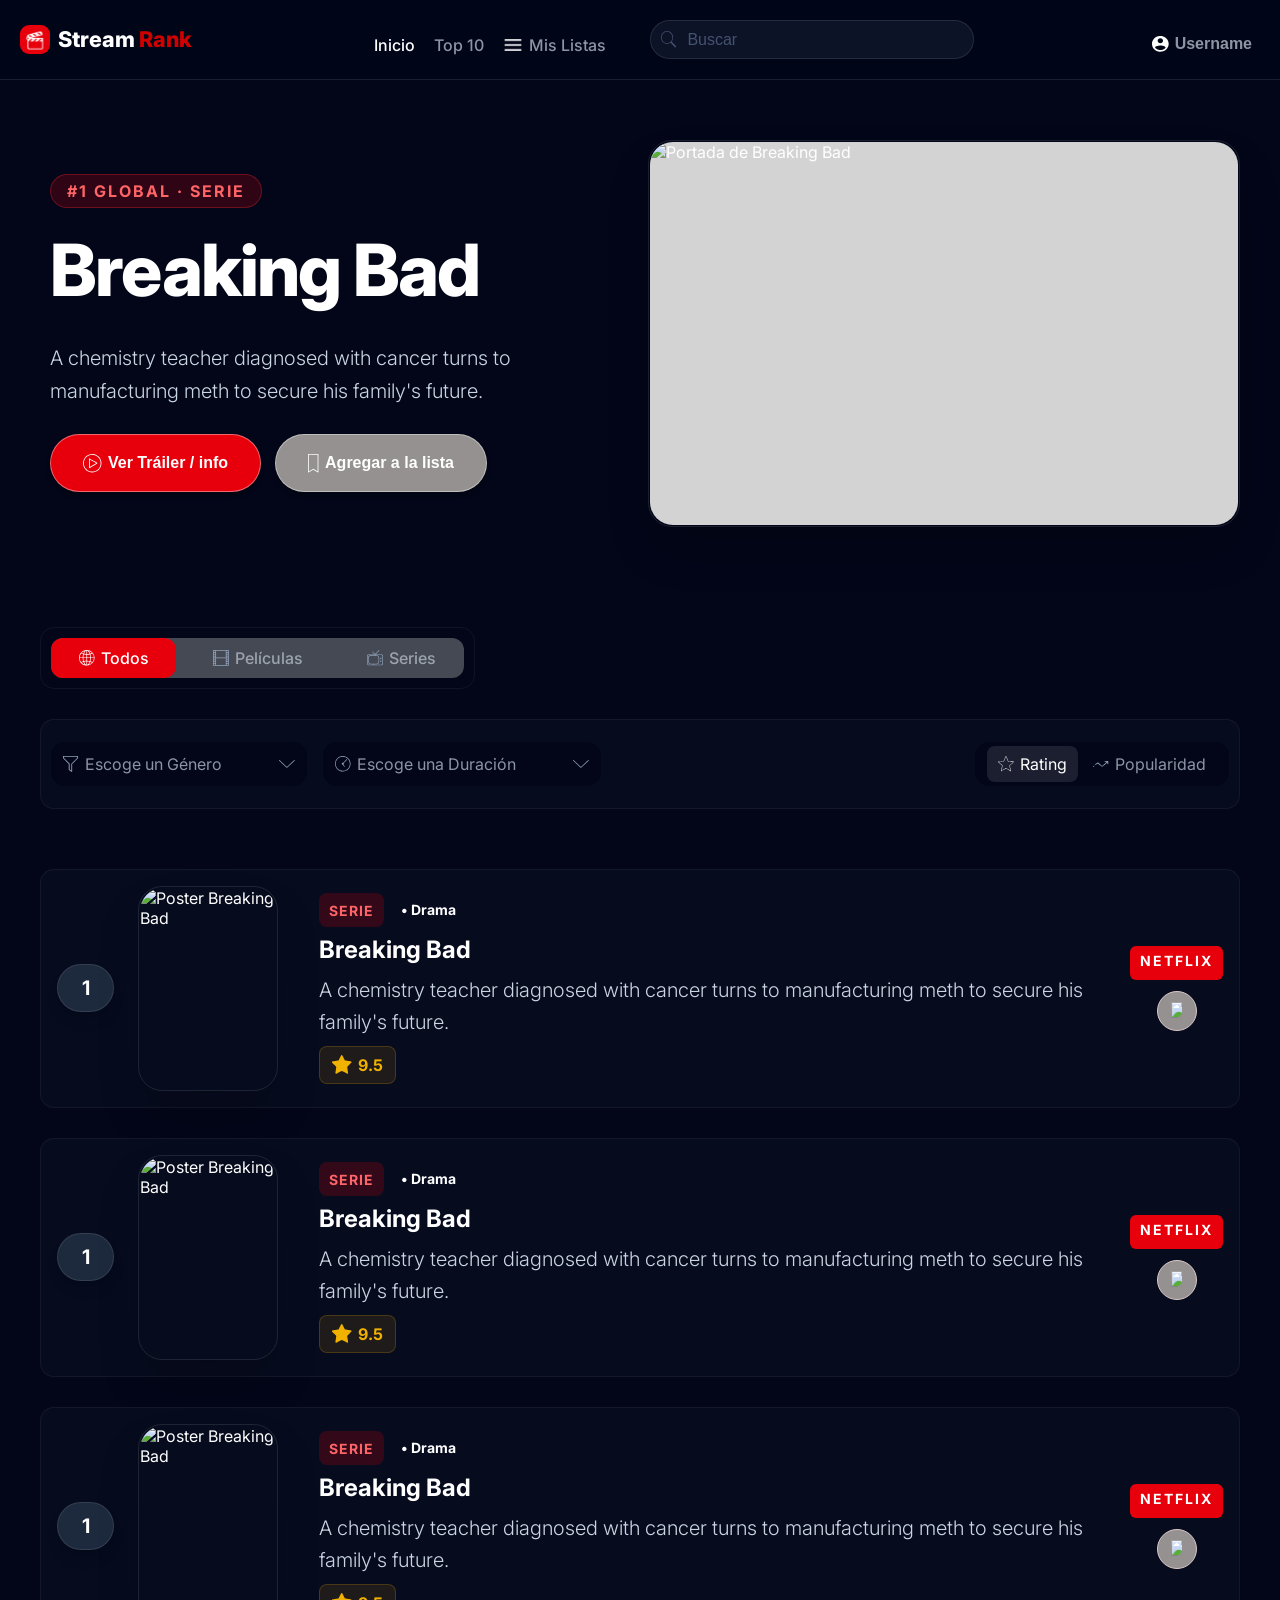
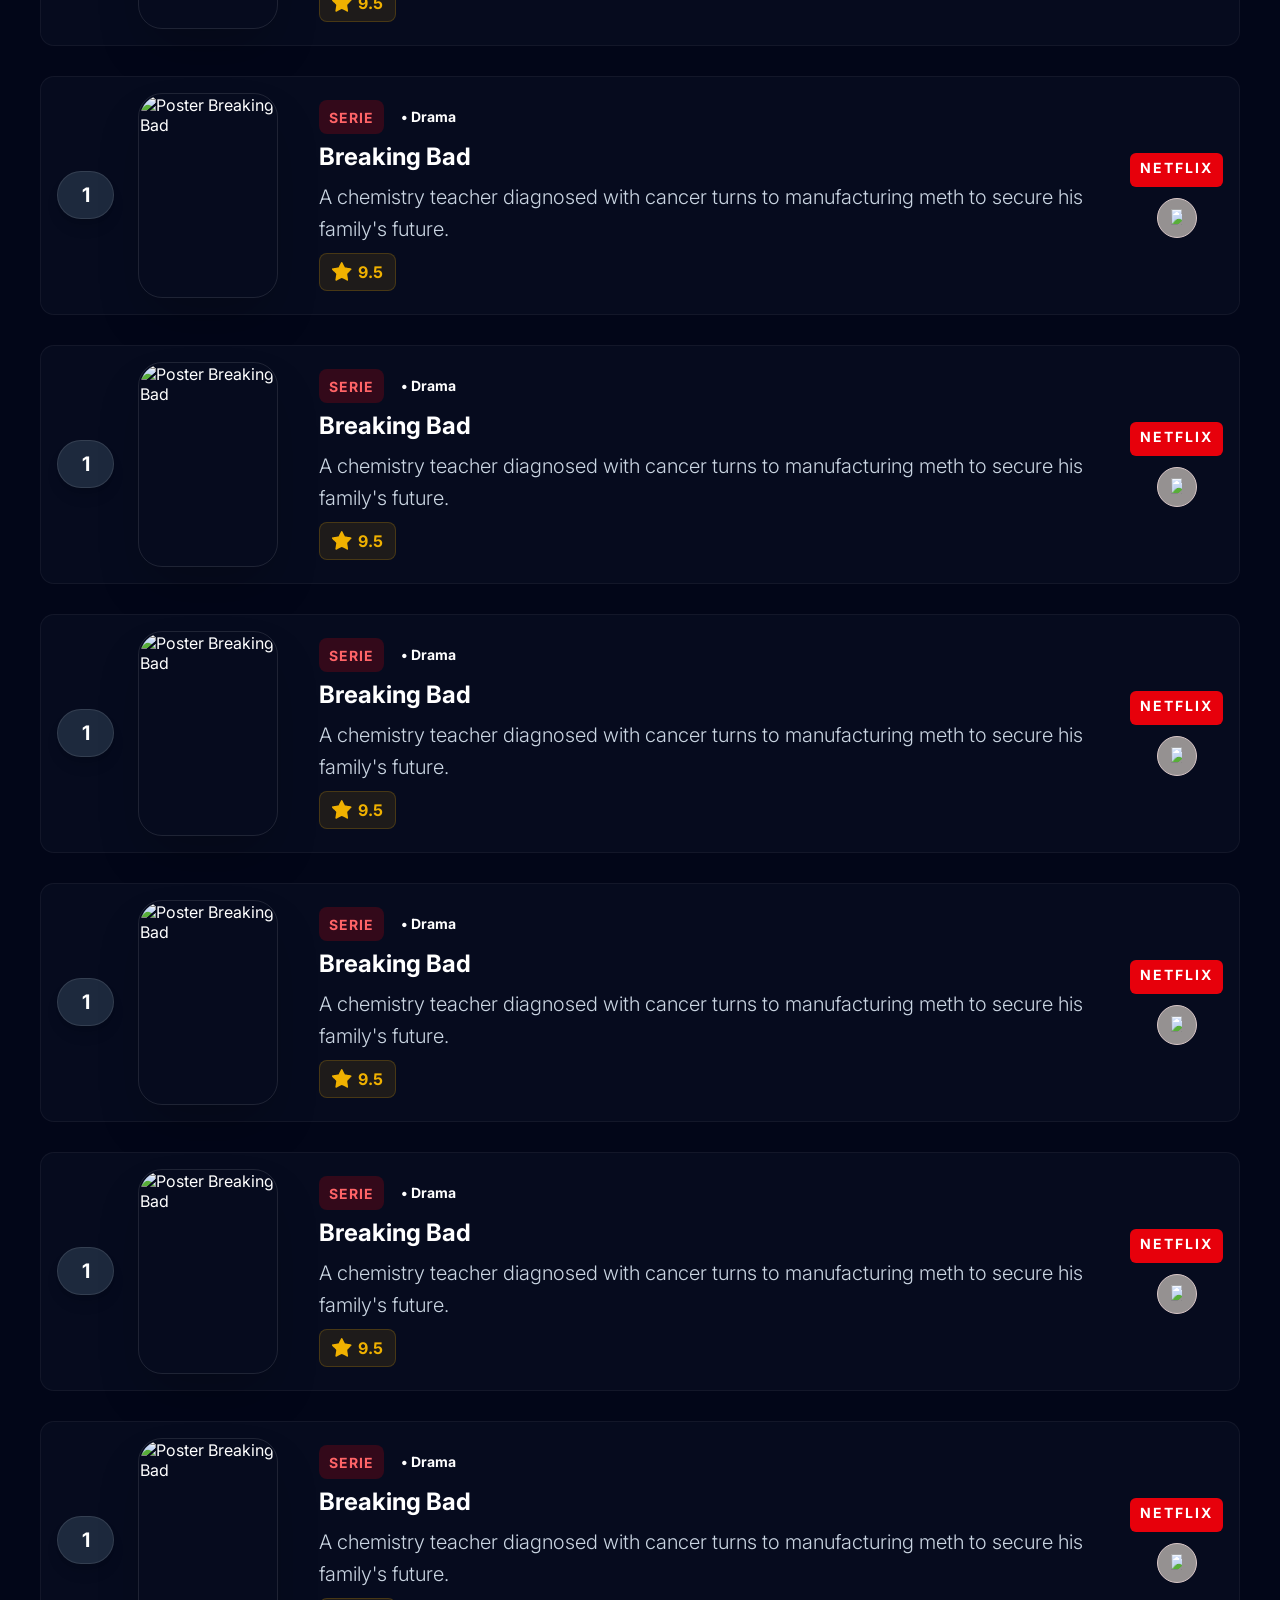
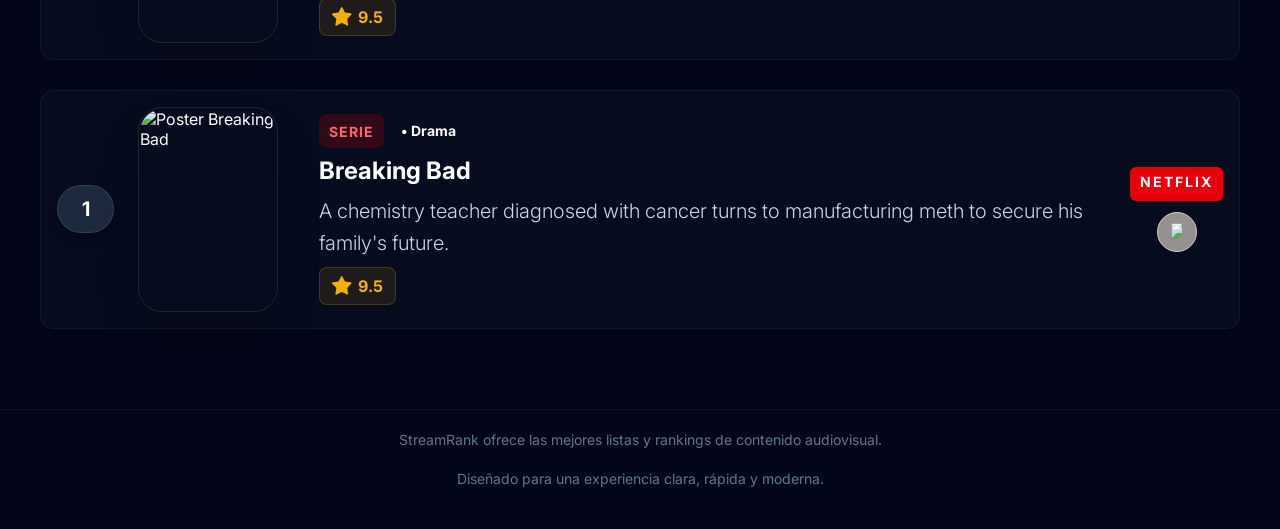
==== commit 8c892418: "quedo establecidas las cartas flotantes de cada carta base del top10" ====
--- a/index.html
+++ b/index.html
@@ -11,7 +11,7 @@
     <div class="topbar-inner">
       <div class="brand" aria-label="StreamRank">
         <span class="brand-icon">
-          <img src="https://www.figma.com/api/mcp/asset/85b5d722-1636-44d9-aa5f-4d37b4220fb5" alt="StreamRank icon" />
+          <img src="assets/icons/Clapperboard.svg" alt="StreamRank icon" />
         </span>
         <span class="brand-title"><span>Stream</span><span>Rank</span></span>
       </div>
@@ -20,9 +20,9 @@
         <nav class="main-nav" aria-label="Navegación principal">
           <a href="index.html" class="nav-link active">Inicio</a>
           <a href="top10.html" class="nav-link">Top 10</a>
-          <a href="mis-listas.html" class="nav-link">
+          <a href="#" class="nav-link">
             <span class="nav-icon">
-              <img src="https://www.figma.com/api/mcp/asset/76e25ff4-db16-4dd6-8a40-b7115513676e" alt="Mis Listas icon" />
+              <img src="assets/icons/Menu.svg" alt="Mis Listas icon" />
             </span>
             Mis Listas
           </a>
@@ -31,26 +31,643 @@
         <form class="search-form" id="searchForm">
           <label class="search-field">
             <span class="search-icon">
-              <img src="https://www.figma.com/api/mcp/asset/14162553-0f0e-436e-b980-db1ef67e9c08" alt="Buscar icon" />
+              <img src="assets/icons/Busqueda.svg" alt="Buscar icon" />
             </span>
             <input id="searchInput" type="search" placeholder="Buscar" aria-label="Buscar" autocomplete="off" />
           </label>
         </form>
       </div>
 
-      <button class="profile-button" type="button" onclick="window.location.href='registro.html'" id="btnIngresar">
-        Ingresar
+      <button class="profile-button" type="button">
+        <span class="profile-icon">
+          <img src="assets/icons/Perfil.svg" alt="Perfil icon" />
+        </span>
+        Username
       </button>
     </div>
   </header>
 
   <main class="page-content">
-    <h1 style="text-align: center; margin-top: 50px;">Bienvenido a StreamRank</h1>
-  </main>
+    
+    <section class="hero">
+        <div class="hero-info">
+            <span class="hero-tag">#1 GLOBAL · SERIE</span> 
+            
+            <div class="hero-title-container">
+                <h1 class="hero-title">Breaking Bad</h1>
+            </div>
+
+            <div class="hero-desc-container">
+                <p class="hero-description">
+                    A chemistry teacher diagnosed with cancer turns to manufacturing meth to secure his family's future.
+                </p>
+            </div>
+
+            <div class="hero-buttons">
+                <button class="btn btn-primary">
+                    <span class="icon">
+                        <img src="assets/icons/Play.svg" alt="Play icon" />  
+                    </span>
+                    <span class="btn-text">Ver Tráiler / info</span>
+                </button>
+                <button class="btn btn-secondary">
+                    <span class="icon">
+                        <img src="assets/icons/agregar.svg" alt="Agregar icon" />
+                    </span>
+                    <span class="btn-text">Agregar a la lista</span>
+                </button>
+            </div>
+        </div>
+        
+        <div class="hero-image-container">
+           <img src="https://www.hdwallpapers.net/previews/breaking-bad-walter-white-271.jpg" alt="Portada de Breaking Bad" class="hero-image">
+        </div>
+    </section>
+
+    <section class="filters-section">
+        
+        <div class="filters-top-wrapper">
+            
+            <div class="content-type-toggle">
+                
+                <button class="toggle-btn active">
+                    <span class="icon">
+                        <img src="assets/icons/general.svg" alt="Todos">
+                    </span>
+                    <span class="btn-text">Todos</span>
+                </button>
+                
+                <button class="toggle-btn">
+                    <span class="icon">
+                        <img src="assets/icons/Pelicula.svg" alt="Películas">
+                    </span>
+                    <span class="btn-text">Películas</span>
+                </button>
+                
+                <button class="toggle-btn">
+                    <span class="icon">
+                        <img src="assets/icons/Series.svg" alt="Series">
+                    </span>
+                    <span class="btn-text">Series</span>
+                </button>
+
+            </div>
+        </div>
+
+        <div class="filters-bottom-wrapper">
+            
+            <div class="filters-dropdown-group">
+                
+                <button class="dropdown-btn">
+                    <div class="dropdown-content-left">
+                        <img src="assets/icons/Filtrar.svg" alt="Filtro">
+                        <span class="btn-text">Escoge un Género</span>
+                    </div>
+                    <img src="assets/icons/Desplegar.svg" alt="Desplegar">
+                </button>
+
+                <button class="dropdown-btn">
+                    <div class="dropdown-content-left">
+                        <img src="assets/icons/Duracion.svg" alt="Reloj">
+                        <span class="btn-text">Escoge una Duración</span>
+                    </div>
+                    <img src="assets/icons/Desplegar.svg" alt="Desplegar">
+                </button>
+
+            </div>
+
+            <div class="filters-sort-group">
+                
+                <div class="sort-toggle-wrapper">
+                    
+                    <button class="sort-btn active">
+                        <img src="assets/icons/Rating.svg" alt="Rating">
+                        <span class="btn-text">Rating</span>
+                    </button>
+                    
+                    <button class="sort-btn">
+                        <img src="assets/icons/Popularidad.svg" alt="Popularidad">
+                        <span class="btn-text">Popularidad</span>
+                    </button>
+
+                </div>
+            </div>
+
+        </div>
+
+        </section>
+
+        <section class="top-10-section">
+
+          <div class="top-10-list">
+
+            <!-- Carta1 -->
+            <article class="movie-card">
+                <div class="card-number">1</div>
+
+                <div class="card-image-wrapper">
+                    <img src="https://www.hdwallpapers.net/previews/breaking-bad-walter-white-271.jpg" alt="Poster Breaking Bad" class="card-image">
+                </div>
+
+                <div class="card-info">
+                    
+                    <div class="info-top-tags">
+                        <span class="tag-type">SERIE</span>
+                        <span class="tag-genre">• Drama</span>
+                    </div>
+                    
+                    <h3 class="info-title">Breaking Bad</h3>
+                    
+                    <p class="info-desc">A chemistry teacher diagnosed with cancer turns to manufacturing meth to secure his family's future.</p>
+                    
+                    <div class="info-rating">
+                        <div class="rating-icon">
+                            <img src="assets/icons/Estrella.svg" alt="Star">
+                        </div>
+                        <span class="rating-text">9.5</span>
+                    </div>
+
+                </div>
+
+                <div class="card-actions">
+                    <span class="tag-platform">NETFLIX</span>
+                    <button class="btn-bookmark">
+                        <img src="assets/icons/Agregar.svg" alt="Guardar" class="bookmark-icon">
+                    </button>
+                </div>
+
+            </article>
+
+            <!-- Carta2 -->
+            <article class="movie-card">
+                <div class="card-number">1</div>
+
+                <div class="card-image-wrapper">
+                    <img src="https://www.hdwallpapers.net/previews/breaking-bad-walter-white-271.jpg" alt="Poster Breaking Bad" class="card-image">
+                </div>
+
+                <div class="card-info">
+                    
+                    <div class="info-top-tags">
+                        <span class="tag-type">SERIE</span>
+                        <span class="tag-genre">• Drama</span>
+                    </div>
+                    
+                    <h3 class="info-title">Breaking Bad</h3>
+                    
+                    <p class="info-desc">A chemistry teacher diagnosed with cancer turns to manufacturing meth to secure his family's future.</p>
+                    
+                    <div class="info-rating">
+                        <div class="rating-icon">
+                            <img src="assets/icons/Estrella.svg" alt="Star">
+                        </div>
+                        <span class="rating-text">9.5</span>
+                    </div>
+
+                </div>
+
+                <div class="card-actions">
+                    <span class="tag-platform">NETFLIX</span>
+                    <button class="btn-bookmark">
+                        <img src="assets/icons/Agregar.svg" alt="Guardar" class="bookmark-icon">
+                    </button>
+                </div>
+
+            </article>
+
+            <!-- Carta3 -->
+            <article class="movie-card">
+                <div class="card-number">1</div>
+
+                <div class="card-image-wrapper">
+                    <img src="https://www.hdwallpapers.net/previews/breaking-bad-walter-white-271.jpg" alt="Poster Breaking Bad" class="card-image">
+                </div>
+
+                <div class="card-info">
+                    
+                    <div class="info-top-tags">
+                        <span class="tag-type">SERIE</span>
+                        <span class="tag-genre">• Drama</span>
+                    </div>
+                    
+                    <h3 class="info-title">Breaking Bad</h3>
+                    
+                    <p class="info-desc">A chemistry teacher diagnosed with cancer turns to manufacturing meth to secure his family's future.</p>
+                    
+                    <div class="info-rating">
+                        <div class="rating-icon">
+                            <img src="assets/icons/Estrella.svg" alt="Star">
+                        </div>
+                        <span class="rating-text">9.5</span>
+                    </div>
+
+                </div>
+
+                <div class="card-actions">
+                    <span class="tag-platform">NETFLIX</span>
+                    <button class="btn-bookmark">
+                        <img src="assets/icons/Agregar.svg" alt="Guardar" class="bookmark-icon">
+                    </button>
+                </div>
+
+            </article>
+
+            <!-- Carta4 -->
+            <article class="movie-card">
+                <div class="card-number">1</div>
+
+                <div class="card-image-wrapper">
+                    <img src="https://www.hdwallpapers.net/previews/breaking-bad-walter-white-271.jpg" alt="Poster Breaking Bad" class="card-image">
+                </div>
+
+                <div class="card-info">
+                    
+                    <div class="info-top-tags">
+                        <span class="tag-type">SERIE</span>
+                        <span class="tag-genre">• Drama</span>
+                    </div>
+                    
+                    <h3 class="info-title">Breaking Bad</h3>
+                    
+                    <p class="info-desc">A chemistry teacher diagnosed with cancer turns to manufacturing meth to secure his family's future.</p>
+                    
+                    <div class="info-rating">
+                        <div class="rating-icon">
+                            <img src="assets/icons/Estrella.svg" alt="Star">
+                        </div>
+                        <span class="rating-text">9.5</span>
+                    </div>
+
+                </div>
+
+                <div class="card-actions">
+                    <span class="tag-platform">NETFLIX</span>
+                    <button class="btn-bookmark">
+                        <img src="assets/icons/Agregar.svg" alt="Guardar" class="bookmark-icon">
+                    </button>
+                </div>
+
+            </article>
+
+            <!-- Carta5 -->
+            <article class="movie-card">
+                <div class="card-number">1</div>
+
+                <div class="card-image-wrapper">
+                    <img src="https://www.hdwallpapers.net/previews/breaking-bad-walter-white-271.jpg" alt="Poster Breaking Bad" class="card-image">
+                </div>
+
+                <div class="card-info">
+                    
+                    <div class="info-top-tags">
+                        <span class="tag-type">SERIE</span>
+                        <span class="tag-genre">• Drama</span>
+                    </div>
+                    
+                    <h3 class="info-title">Breaking Bad</h3>
+                    
+                    <p class="info-desc">A chemistry teacher diagnosed with cancer turns to manufacturing meth to secure his family's future.</p>
+                    
+                    <div class="info-rating">
+                        <div class="rating-icon">
+                            <img src="assets/icons/Estrella.svg" alt="Star">
+                        </div>
+                        <span class="rating-text">9.5</span>
+                    </div>
+
+                </div>
+
+                <div class="card-actions">
+                    <span class="tag-platform">NETFLIX</span>
+                    <button class="btn-bookmark">
+                        <img src="assets/icons/Agregar.svg" alt="Guardar" class="bookmark-icon">
+                    </button>
+                </div>
+
+            </article>
+
+            <!-- Carta6 -->
+            <article class="movie-card">
+                <div class="card-number">1</div>
+
+                <div class="card-image-wrapper">
+                    <img src="https://www.hdwallpapers.net/previews/breaking-bad-walter-white-271.jpg" alt="Poster Breaking Bad" class="card-image">
+                </div>
+
+                <div class="card-info">
+                    
+                    <div class="info-top-tags">
+                        <span class="tag-type">SERIE</span>
+                        <span class="tag-genre">• Drama</span>
+                    </div>
+                    
+                    <h3 class="info-title">Breaking Bad</h3>
+                    
+                    <p class="info-desc">A chemistry teacher diagnosed with cancer turns to manufacturing meth to secure his family's future.</p>
+                    
+                    <div class="info-rating">
+                        <div class="rating-icon">
+                            <img src="assets/icons/Estrella.svg" alt="Star">
+                        </div>
+                        <span class="rating-text">9.5</span>
+                    </div>
+
+                </div>
+
+                <div class="card-actions">
+                    <span class="tag-platform">NETFLIX</span>
+                    <button class="btn-bookmark">
+                        <img src="assets/icons/Agregar.svg" alt="Guardar" class="bookmark-icon">
+                    </button>
+                </div>
+
+            </article>
+
+            <!-- Carta7 -->
+            <article class="movie-card">
+                <div class="card-number">1</div>
+
+                <div class="card-image-wrapper">
+                    <img src="https://www.hdwallpapers.net/previews/breaking-bad-walter-white-271.jpg" alt="Poster Breaking Bad" class="card-image">
+                </div>
+
+                <div class="card-info">
+                    
+                    <div class="info-top-tags">
+                        <span class="tag-type">SERIE</span>
+                        <span class="tag-genre">• Drama</span>
+                    </div>
+                    
+                    <h3 class="info-title">Breaking Bad</h3>
+                    
+                    <p class="info-desc">A chemistry teacher diagnosed with cancer turns to manufacturing meth to secure his family's future.</p>
+                    
+                    <div class="info-rating">
+                        <div class="rating-icon">
+                            <img src="assets/icons/Estrella.svg" alt="Star">
+                        </div>
+                        <span class="rating-text">9.5</span>
+                    </div>
+
+                </div>
+
+                <div class="card-actions">
+                    <span class="tag-platform">NETFLIX</span>
+                    <button class="btn-bookmark">
+                        <img src="assets/icons/Agregar.svg" alt="Guardar" class="bookmark-icon">
+                    </button>
+                </div>
+
+            </article>
+
+            <!-- Carta8 -->
+            <article class="movie-card">
+                <div class="card-number">1</div>
+
+                <div class="card-image-wrapper">
+                    <img src="https://www.hdwallpapers.net/previews/breaking-bad-walter-white-271.jpg" alt="Poster Breaking Bad" class="card-image">
+                </div>
+
+                <div class="card-info">
+                    
+                    <div class="info-top-tags">
+                        <span class="tag-type">SERIE</span>
+                        <span class="tag-genre">• Drama</span>
+                    </div>
+                    
+                    <h3 class="info-title">Breaking Bad</h3>
+                    
+                    <p class="info-desc">A chemistry teacher diagnosed with cancer turns to manufacturing meth to secure his family's future.</p>
+                    
+                    <div class="info-rating">
+                        <div class="rating-icon">
+                            <img src="assets/icons/Estrella.svg" alt="Star">
+                        </div>
+                        <span class="rating-text">9.5</span>
+                    </div>
+
+                </div>
+
+                <div class="card-actions">
+                    <span class="tag-platform">NETFLIX</span>
+                    <button class="btn-bookmark">
+                        <img src="assets/icons/Agregar.svg" alt="Guardar" class="bookmark-icon">
+                    </button>
+                </div>
+
+            </article>
+
+            <!-- Carta9 -->
+            <article class="movie-card">
+                <div class="card-number">1</div>
+
+                <div class="card-image-wrapper">
+                    <img src="https://www.hdwallpapers.net/previews/breaking-bad-walter-white-271.jpg" alt="Poster Breaking Bad" class="card-image">
+                </div>
+
+                <div class="card-info">
+                    
+                    <div class="info-top-tags">
+                        <span class="tag-type">SERIE</span>
+                        <span class="tag-genre">• Drama</span>
+                    </div>
+                    
+                    <h3 class="info-title">Breaking Bad</h3>
+                    
+                    <p class="info-desc">A chemistry teacher diagnosed with cancer turns to manufacturing meth to secure his family's future.</p>
+                    
+                    <div class="info-rating">
+                        <div class="rating-icon">
+                            <img src="assets/icons/Estrella.svg" alt="Star">
+                        </div>
+                        <span class="rating-text">9.5</span>
+                    </div>
+
+                </div>
+
+                <div class="card-actions">
+                    <span class="tag-platform">NETFLIX</span>
+                    <button class="btn-bookmark">
+                        <img src="assets/icons/Agregar.svg" alt="Guardar" class="bookmark-icon">
+                    </button>
+                </div>
+
+            </article>
+
+            <!-- Carta10 -->
+            <article class="movie-card">
+                <div class="card-number">1</div>
+
+                <div class="card-image-wrapper">
+                    <img src="https://www.hdwallpapers.net/previews/breaking-bad-walter-white-271.jpg" alt="Poster Breaking Bad" class="card-image">
+                </div>
+
+                <div class="card-info">
+                    
+                    <div class="info-top-tags">
+                        <span class="tag-type">SERIE</span>
+                        <span class="tag-genre">• Drama</span>
+                    </div>
+                    
+                    <h3 class="info-title">Breaking Bad</h3>
+                    
+                    <p class="info-desc">A chemistry teacher diagnosed with cancer turns to manufacturing meth to secure his family's future.</p>
+                    
+                    <div class="info-rating">
+                        <div class="rating-icon">
+                            <img src="assets/icons/Estrella.svg" alt="Star">
+                        </div>
+                        <span class="rating-text">9.5</span>
+                    </div>
+
+                </div>
+
+                <div class="card-actions">
+                    <span class="tag-platform">NETFLIX</span>
+                    <button class="btn-bookmark">
+                        <img src="assets/icons/Agregar.svg" alt="Guardar" class="bookmark-icon">
+                    </button>
+                </div>
+
+            </article>
+          </div>  
+    </section>
+    </main>
 
   <footer class="footer">
     <p class="footer-text">StreamRank ofrece las mejores listas y rankings de contenido audiovisual.</p>
     <p class="footer-text">Diseñado para una experiencia clara, rápida y moderna.</p>
   </footer>
+
+<!-- MODAL FLOTANTE - ESTRUCTURA HTML COMPLETA -->
+<div class="modal-overlay" id="modalOverlay">
+  <div class="floating-card">
+    <!-- Cabecera fija con la X -->
+    <div class="modal-header">
+      <button class="modal-close-btn" id="closeModalBtn">✕</button>
+    </div>
+
+    <!-- Contenido scrollable -->
+    <div class="modal-content">
+      <!-- Tags: SERIE + Drama -->
+      <div class="modal-tags">
+        <span class="tag-type" id="modalType">SERIE</span>
+        <span class="tag-genre" id="modalGenre">• Drama</span>
+      </div>
+
+      <!-- Título -->
+      <h3 class="info-title" id="modalTitle">Breaking Bad</h3>
+
+      <!-- Fila de rating + duración -->
+      <div class="modal-rating-duration">
+        <!-- Bloque de rating (dorado) -->
+        <div class="info-rating">
+          <div class="rating-icon">
+            <img src="assets/icons/Estrella.svg" alt="Star">
+          </div>
+          <span class="rating-text" id="modalRating">9.5</span>
+        </div>
+
+        <!-- Bloque de duración (rojo/oscuro) -->
+        <div class="modal-duration-badge">
+          <img src="assets/icons/Duracion.svg" alt="Duración" class="duration-icon">
+          <span id="modalDuration">160min</span>
+        </div>
+      </div>
+
+      <!-- Descripción (puede ser larga, hará scroll) -->
+      <p class="info-desc" id="modalDesc">
+        Puntos clave de la trama: El detonante: Walter White, un genio de la química frustrado, recibe la noticia de un cáncer de pulmón inoperable al cumplir 50 años. La alianza: Se asocia con Jesse Pinkman, un antiguo alumno holgazán, para cocinar metanfetamina de alta pureza (color azul) en una autocaravana. Evolución criminal: La necesidad económica se convierte en ambición y poder, transformando a Walt en un narcotraficante despiadado. Conflicto familiar y legal: Walt intenta ocultar su doble vida a su esposa Skyler y a su cuñado Hank, quien es agente de la DEA. La serie, creada por Vince Gilligan, es aclamada por su guion y desarrollo de personajes, mostrando cómo la desesperación puede llevar a una persona corriente a cometer actos terribles.
+      </p>
+
+      <!-- Contenedor del tráiler (YouTube) -->
+      <div class="trailer-wrapper">
+        <iframe src="https://www.youtube.com/embed/HhesaQXLuRY" title="Breaking Bad Trailer" frameborder="0" allow="accelerometer; autoplay; clipboard-write; encrypted-media; gyroscope; picture-in-picture" allowfullscreen></iframe>
+      </div>
+
+      <!-- Sello MPAA (opcional, lo puedes quitar si no lo quieres) -->
+    </div>
+  </div>
+</div>
+
+  <script>
+    document.addEventListener('DOMContentLoaded', () => {
+      const btnAgregar = document.querySelector('.btn-secondary');
+      
+      btnAgregar.addEventListener('click', function() {
+        this.classList.toggle('added');
+        
+        const icon = this.querySelector('.icon');
+        const text = this.querySelector('.btn-text');
+        
+        if (this.classList.contains('added')) {
+          icon.innerHTML = '<img src="assets/icons/agregada.svg" alt="Agregado" style="width: 20px; height: 20px; object-fit: contain;" />';
+          text.textContent = 'Agregado';
+        } else {
+          icon.innerHTML = '<img src="assets/icons/agregar.svg" alt="Agregar" style="width: 20px; height: 20px; object-fit: contain;" />'; 
+          text.textContent = 'Agregar a la lista';
+        }
+      });
+    });
+  </script>
+
+  <script>
+    // Seleccionamos todos los botones de guardado de las tarjetas
+    const bookmarkButtons = document.querySelectorAll('.btn-bookmark');
+
+    bookmarkButtons.forEach(button => {
+        button.addEventListener('click', function() {
+            // Alterna la clase 'active' (pone y quita el fondo rojo)
+            this.classList.toggle('active');
+
+            // Seleccionamos la imagen que está dentro del botón
+            const icon = this.querySelector('img');
+
+            // Si el botón ahora tiene la clase 'active', cambiamos el icono al de check
+            if (this.classList.contains('active')) {
+                // Asegúrate de tener un icono de check rojo en tu carpeta assets
+                icon.src = 'assets/icons/agregada.svg'; 
+            } else {
+                // Si se quita el 'active', vuelve al icono original
+                icon.src = 'assets/icons/agregar.svg';
+            }
+        });
+    });
+  </script>
+
+<script>
+document.addEventListener('DOMContentLoaded', () => {
+  const modalOverlay = document.getElementById('modalOverlay');
+  const closeBtn = document.getElementById('closeModalBtn');
+
+  function openModal() {
+    modalOverlay.classList.add('active');
+    document.body.classList.add('modal-open');
+  }
+
+  function closeModal() {
+    modalOverlay.classList.remove('active');
+    document.body.classList.remove('modal-open');
+  }
+
+  // Asignar clic a todas las tarjetas (solo para abrir, sin modificar contenido)
+  const cards = document.querySelectorAll('.movie-card');
+  cards.forEach(card => {
+    card.addEventListener('click', (e) => {
+      if (e.target.closest('.btn-bookmark')) return;
+      openModal();
+    });
+  });
+
+  closeBtn.addEventListener('click', closeModal);
+  modalOverlay.addEventListener('click', (e) => {
+    if (e.target === modalOverlay) closeModal();
+  });
+  document.addEventListener('keydown', (e) => {
+    if (e.key === 'Escape' && modalOverlay.classList.contains('active')) closeModal();
+  });
+});
+</script>
+
 </body>
-</html>
+</html>
--- a/css/styles.css
+++ b/css/styles.css
@@ -1,3 +1,5 @@
+@import url('https://fonts.googleapis.com/css2?family=Inter:wght@300;400;500;700;800&display=swap');
+
 :root {
   color-scheme: dark;
   /* Colores */
@@ -38,15 +40,16 @@
   display: flex;
   flex-direction: column;
   min-height: 100vh;
-  font-family: 'Inter', ui-sans-serif, system-ui, -apple-system, BlinkMacSystemFont, 'Segoe UI', sans-serif;
-  background: #020618;
-  color: #ffffff;
+  font-family: var(--font-main);
+  background: var(--color-bg);
+  color: var(--color-text-primary);
 }
 
 .page-content {
   flex: 1;
 }
 
+/* --- ESTILOS DE TU HEADER --- */
 .topbar {
   display: flex;
   flex-direction: column;
@@ -54,8 +57,8 @@
   align-self: stretch;
   padding: 20px;
   width: 100%;
-  border-bottom: 1px solid rgba(255, 255, 255, 0.1);
-  background: rgba(2, 6, 24, 0.8);
+  border-bottom: 1px solid var(--color-border);
+  background: var(--color-topbar-bg);
 }
 
 .topbar-inner {
@@ -85,8 +88,8 @@
   align-items: center;
   padding: 4.9px;
   gap: 7px;
-  border-radius: 9.1px;
-  background: #E7000B;
+  border-radius: var(--radius-md);
+  background: var(--color-brand);
 }
 
 .brand-icon img {
@@ -105,11 +108,11 @@
 }
 
 .brand-title span:first-child {
-  color: #ffffff;
+  color: var(--color-text-primary);
 }
 
 .brand-title span:last-child {
-  color: #d00000;
+  color: var(--color-brand-dark);
 }
 
 .header-nav-row {
@@ -146,7 +149,6 @@
   text-decoration: none;
   cursor: pointer;
   transition: color 0.3s;  
-  
 }
 
 .nav-link.active, 
@@ -189,31 +191,28 @@
   height: 100%;
   padding: 10px;
   gap: 8px;
-  border-radius: 33554400px;
-  border: 1px solid rgba(255, 255, 255, 0.1);
-  background: rgba(15, 23, 43, 0.8);
+  border-radius: var(--radius-pill);
+  border: 1px solid var(--color-border);
+  background: var(--color-search-bg);
+  cursor: text;
 }
 
 .search-field input {
   width: 100%;
   background: transparent;
   border: none;
-  color: #ffffff;
+  color: var(--color-text-primary);
   font-size: 16px;
   font-weight: 500;
   outline: none;
 }
 
 .search-field input::placeholder {
-  color: #455172;
-}
-
-.search-field {
-  cursor: text;
+  color: var(--color-text-placeholder);
 }
 
 .search-field:focus-within {
-  border-color: rgba(255, 255, 255, 0.2);
+  border-color: var(--color-border-hover);
 }
 
 .search-icon {
@@ -231,7 +230,7 @@
   align-content: space-between;
   column-gap: 6px;
   flex-wrap: wrap;
-  color: #8d95a5;
+  color: var(--color-text-muted);
   font-size: 16px;
   font-weight: 700;
   background: transparent;
@@ -247,6 +246,7 @@
   justify-content: center;
 }
 
+/* --- ESTILOS DE TU FOOTER --- */
 .footer {
   display: flex;
   flex-direction: column;
@@ -260,178 +260,850 @@
 
 .footer-text {
   flex: 1 0 0;
-  color: #62748E;
+  color: var(--color-text-footer);
   text-align: center;
-  font-family: Inter, ui-sans-serif, system-ui, -apple-system, BlinkMacSystemFont, 'Segoe UI', sans-serif;
+  font-family: var(--font-main);
   font-size: 14px;
   font-style: normal;
   font-weight: 400;
   line-height: 20px;
   margin: 0;
 }
-/* ══════════════════════════════
-   MODAL LOGIN
-══════════════════════════════ */
-
+
+
+
+main {
+    display: flex;
+    flex-direction: column;
+    align-items: center;
+    gap: 20px;
+    align-self: stretch;
+    width: 100%;
+    padding-bottom: 60px; 
+}
+
+/* ============================================================== */
+/* NUEVA SECCIÓN HERO                         */
+/* ============================================================== */
+
+.hero {
+    display: flex;
+    padding: 60px 40px;
+    justify-content: space-between;
+    align-items: center;
+    align-self: stretch; 
+    box-sizing: border-box;
+}
+
+/* --- CONTENEDOR INFO --- */
+.hero-info {
+    display: flex;
+    padding: 0 10px;
+    flex-direction: column;
+    justify-content: center;
+    align-items: flex-start;
+    gap: 7px;
+    flex: 1 0 0;
+}
+
+/* TAG / BOTÓN SUPERIOR */
+.hero-tag {
+    display: flex;
+    height: 34px;
+    padding: 6px 16px;
+    justify-content: center;
+    align-items: center;
+    column-gap: 6px;
+    flex-wrap: wrap;
+    border-radius: 33px;
+    border: 1px solid rgba(251, 44, 54, 0.30);
+    background: rgba(231, 0, 11, 0.20);
+
+    color: #FF6467;
+    text-align: center;
+    font-family: var(--font-main); /* Usa la variable que ya incluye Inter */
+    font-size: 16px;
+    font-style: normal;
+    font-weight: 700;
+    line-height: 20px;
+    letter-spacing: 2px;
+}
+
+/* TÍTULO Y DESCRIPCIÓN */
+.hero-title-container, .hero-desc-container {
+    display: flex;
+    padding: 10px 0;
+    flex-direction: column;
+    justify-content: center;
+    align-items: flex-start;
+    gap: 10px;
+    align-self: stretch;
+}
+
+.hero-title {
+    align-self: stretch;
+    color: var(--color-text-primary);
+    font-size: 72px;
+    font-weight: 800;
+    line-height: 90px;
+    letter-spacing: -1.8px;
+    margin: 0;
+}
+
+.hero-description {
+    align-self: stretch;
+    color: #CAD5E2;
+    font-size: 20px;
+    font-weight: 300;
+    line-height: 32.5px;
+    margin: 0;
+}
+
+/* --- BOTONES --- */
+.hero-buttons {
+    display: flex;
+    align-items: center;
+    gap: 14px;
+    align-self: stretch;
+    flex-wrap: wrap;
+    margin-top: 10px;
+}
+
+.btn {
+    display: flex;
+    height: 58px;
+    padding: 8px 32px;
+    justify-content: center;
+    align-items: center;
+    column-gap: 6px;
+    flex-wrap: wrap;
+    border-radius: 33px;
+    border: 1px solid rgba(255, 255, 255, 0.40);
+    box-shadow: 0 4px 4px 0 rgba(0, 0, 0, 0.25);
+    cursor: pointer;
+    font-size: 16px;
+    font-weight: 700;
+    color: var(--color-text-primary); 
+    transition: transform 0.2s, background 0.2s; /* Un toque de interactividad */
+}
+
+.btn:hover {
+    transform: scale(1.02);
+}
+
+.btn-primary { background: var(--color-brand); }
+.btn-secondary { background: #959191; }
+.btn.btn-secondary.added {
+    border: 1px solid rgba(251, 44, 54, 0.30);
+    background: rgba(231, 0, 11, 0.20);
+    color: #FF6467;
+    letter-spacing: 2px;
+    box-shadow: 0 4px 4px 0 rgba(0, 0, 0, 0.25); 
+}
+
+.icon {
+    display: flex;
+    justify-content: center;
+    align-items: center;
+}
+
+/* --- CONTENEDOR IMAGEN --- */
+.hero-image-container {
+    display: flex;
+    padding: 1px;
+    flex-direction: column;
+    justify-content: center;
+    align-items: flex-start;
+    gap: 10px;
+    flex: 1 0 0;
+    border-radius: 24px;
+    border: 1px solid rgba(255, 255, 255, 0.10);
+    background: rgba(255, 255, 255, 0.00);
+    box-shadow: 0 25px 50px -12px rgba(0, 0, 0, 0.25);
+    overflow: hidden;
+}
+
+.hero-image {
+    width: 100%; /* Asegura que tome todo el ancho de su contenedor */
+    height: 382.967px;
+    align-self: stretch;
+    aspect-ratio: 87 / 49;
+    
+    /* Estas dos líneas hacen la magia de no deformar la imagen */
+    object-fit: cover;
+    object-position: center; 
+    
+    border-radius: 23px; 
+    background-color: lightgray; /* Color de fondo por si la imagen tarda en cargar */
+}
+
+/* ============================================================== */
+/* SECCIÓN FILTROS                                                */
+/* ============================================================== */
+
+/* Contenedor principal de toda la sección */
+.filters-section {
+    display: flex;
+    padding: 20px 40px;
+    flex-direction: column;
+    justify-content: center;
+    align-items: flex-start;
+    gap: 30px;
+    align-self: stretch;
+    box-sizing: border-box;
+}
+
+/* Primer contenedor (El borde sutil que envuelve el toggle) */
+.filters-top-wrapper {
+    display: flex;
+    padding: 10px;
+    align-items: center;
+    align-content: center;
+    gap: 19px;
+    flex-wrap: wrap;
+    border-radius: 14px;
+    border: 1px solid rgba(255, 255, 255, 0.05);
+}
+
+/* Contenedor de los 3 botones */
+.content-type-toggle {
+    display: flex;
+    width: 413px;
+    align-items: center;
+    align-content: center;
+    gap: 19px;
+    flex-wrap: wrap;
+    border-radius: 12px;
+    background: #454953;
+}
+
+/* Estilo base para los botones (Películas y Series) */
+.toggle-btn {
+    display: flex;
+    width: 125px; 
+    height: 40px;
+    padding: 0 16px; /* Ajustado para no romper el centrado vertical */
+    justify-content: center; /* Centra horizontalmente */
+    align-items: center; /* Centra verticalmente */
+    gap: 6px; /* Espacio entre el icono y el texto */
+    
+    border-radius: 12px;
+    background: transparent; /* Lo hacemos transparente porque el contenedor ya es gris */
+    border: none;
+    cursor: pointer;
+    
+    /* Tipografía */
+    color: #9CA3AF; /* Gris claro, ajusta si tienes una variable */
+    font-family: var(--font-main);
+    font-size: 16px;
+    font-weight: 500;
+    transition: background 0.3s, color 0.3s;
+}
+
+/* Estilo específico para el botón ACTIVO (Todos) */
+.toggle-btn.active {
+    flex: 1 0 0; /* Hace que llene el espacio disponible */
+    background: #E7000B; 
+    color: #FFFFFF; 
+}
+
+/* Evitar que los íconos se deformen */
+.toggle-btn .icon {
+    display: flex;
+    justify-content: center;
+    align-items: center;
+}
+
+/* Controla el tamaño de las imágenes dentro de los íconos de los filtros */
+.toggle-btn .icon img {
+    width: 16px;
+    height: 16px;
+    object-fit: contain;
+}
+
+/* Pequeño efecto hover para los botones inactivos */
+.toggle-btn:not(.active):hover {
+    background: #565a66;
+    color: var(--color-text-primary);
+}
+
+/* ============================================================== */
+/* SEGUNDO CONTENEDOR: BARRA DE FILTROS INFERIOR                  */
+/* ============================================================== */
+
+/* Contenedor principal (Fondo oscuro) */
+.filters-bottom-wrapper {
+    display: flex;
+    padding: 10px;
+    justify-content: space-between; /* Esta es la clave para separar los grupos a los extremos */
+    align-items: flex-start;
+    align-content: space-between;
+    align-self: stretch;
+    flex-wrap: wrap;
+    border-radius: 14px;
+    border: 1px solid rgba(255, 255, 255, 0.05);
+    background: #060B1E;
+}
+
+/* ================= GRUPO IZQUIERDO ================= */
+.filters-dropdown-group {
+    display: flex;
+    padding: 12px 0;
+    align-items: center;
+    align-content: center;
+    gap: 16px;
+    flex-wrap: wrap;
+}
+
+/* Botones desplegables (Género, Duración) */
+.dropdown-btn {
+    display: flex;
+    padding: 12px;
+    align-items: center;
+    gap: 57px; /* Separación larga entre el texto y la flecha */
+    border-radius: 14px;
+    background: #020618;
+    border: none;
+    cursor: pointer;
+    
+    color: var(--color-text-muted, #9CA3AF); /* Usamos gris claro para el texto */
+    font-family: var(--font-main);
+    font-size: 16px;
+    transition: background 0.2s ease;
+}
+
+.dropdown-btn:hover {
+    background: #1B1F2F;
+}
+
+/* Envoltorio para el icono y el texto dentro del botón */
+.dropdown-content-left {
+    display: flex;
+    align-items: center;
+    gap: 6px;
+}
+
+/* ================= GRUPO DERECHO ================= */
+.filters-sort-group {
+    display: flex;
+    padding: 12px 0;
+    justify-content: flex-end;
+    align-items: center;
+    align-content: center;
+    gap: 16px;
+    flex-wrap: wrap;
+}
+
+/* Contenedor de los botones de ordenamiento */
+.sort-toggle-wrapper {
+    display: flex;
+    height: 44px;
+    padding: 12px;
+    justify-content: flex-end;
+    align-items: center;
+    align-content: center;
+    gap: 4px;
+    flex-wrap: wrap;
+    border-radius: 14px;
+    background: #020618;
+}
+
+/* Botones de ordenamiento (Rating, Popularidad) */
+.sort-btn {
+    display: flex;
+    padding: 8px 11px; /* Añadí un ligero padding vertical para que tome forma */
+    justify-content: center;
+    align-items: center;
+    align-content: space-between;
+    column-gap: 6px;
+    flex-wrap: wrap;
+    border-radius: 8px;
+    background: transparent; /* Transparente por defecto */
+    border: none;
+    cursor: pointer;
+    
+    color: var(--color-text-muted, #9CA3AF);
+    font-family: var(--font-main);
+    font-size: 16px;
+}
+
+/* Botón de ordenamiento activo (Rating) */
+.sort-btn.active {
+    background: #1B1F2F;
+    color: var(--color-text-primary, #FFFFFF);
+}
+
+/* Regla general para mantener los íconos de esta sección en su tamaño correcto */
+.filters-bottom-wrapper img {
+    width: 16px;
+    height: 16px;
+    object-fit: contain;
+}
+
+/* ============================================================== */
+/* SECCIÓN TOP 10 - TARJETA MAESTRA                               */
+/* ============================================================== */
+
+/* Esta es la sección que envuelve a la lista */
+.top-10-section {
+    display: flex;
+    padding: 20px 40px; /* Mismo padding horizontal que los demás */
+    flex-direction: column;
+    align-self: stretch;
+    box-sizing: border-box;
+}
+/* Contenedor que agrupa las 10 tarjetas */
+.top-10-list {
+    display: flex;
+    flex-direction: column;
+    align-items: flex-start;
+    gap: 30px; /* Esto se encarga de separar cada carta automáticamente */
+    align-self: stretch;
+    padding: 0px;
+}
+
+/* Contenedor principal de la tarjeta */
+.movie-card {
+    display: flex;
+    padding: 16px;
+    align-items: center;
+    gap: 24px;
+    align-self: stretch;
+    border-radius: 14px;
+    border: 1px solid rgba(255, 255, 255, 0.05);
+    background: #060B1E;
+    /* margin-bottom eliminado */
+}
+
+/* 1. Círculo con número */
+.card-number {
+    display: flex;
+    width: 57px;
+    height: 48px;
+    justify-content: center;
+    align-items: center;
+    border-radius: 50px; /* Redondeado tipo píldora/círculo */
+    border: 1px solid rgba(255, 255, 255, 0.10);
+    background: #1D293D;
+    box-shadow: 0 10px 15px -3px rgba(0, 0, 0, 0.10), 0 4px 6px -4px rgba(0, 0, 0, 0.10);
+    
+    /* Tipografía */
+    color: #FFF;
+    font-family: 'Inter', sans-serif;
+    font-size: 20px;
+    font-style: normal;
+    font-weight: 700;
+    line-height: 28px;
+}
+
+/* 2. Contenedor de la imagen */
+.card-image-wrapper {
+    display: flex;
+    width: 140px;
+    height: 205px;
+    padding: 1px;
+    flex-direction: column;
+    justify-content: center;
+    align-items: center;
+    gap: 10px;
+    border-radius: 24px;
+    border: 1px solid rgba(255, 255, 255, 0.10);
+    background: rgba(255, 255, 255, 0.00);
+    box-shadow: 0 25px 50px -12px rgba(0, 0, 0, 0.25);
+    overflow: hidden; /* Para que la imagen no se salga de los bordes redondeados */
+}
+
+.card-image {
+    width: 100%;
+    height: 100%;
+    object-fit: cover;
+    border-radius: 23px; /* Un px menos que el contenedor para encajar perfecto */
+}
+
+/* 3. Información de la tarjeta (Centro) */
+.card-info {
+    display: flex;
+    padding: 7px 17px;
+    flex-direction: column;
+    justify-content: center;
+    align-items: flex-start;
+    gap: 7px;
+    flex: 1 0 0; /* Empuja el contenedor derecho hacia el borde */
+}
+
+/* 3.1 Contenedor de los tags superiores */
+.info-top-tags {
+    display: flex;
+    align-items: flex-start;
+    align-content: flex-start;
+    gap: 7px;
+    align-self: stretch;
+    flex-wrap: wrap;
+}
+
+
+.tag-type {
+    display: flex;
+    height: 34px;
+    padding: 4px 10px; /* Ajustado para dar el mismo respiro del Hero */
+    justify-content: center;
+    align-items: center;
+    border-radius: 8px; /* Radio típico del tag del Hero */
+    background: rgba(231, 0, 11, 0.20); /* Fondo rojizo translúcido */
+    
+    color: #FF6467; 
+    font-family: 'Inter', sans-serif;
+    font-size: 14px; /* Ajustado a lo que pediste */
+    font-weight: 700;
+    letter-spacing: 1px; /* Un poco de espaciado para que resalte más */
+}
+
+.tag-genre {
+    display: flex;
+    height: 34px;
+    padding: 10px;
+    flex-direction: column;
+    justify-content: center;
+    align-items: flex-start;
+    gap: 10px;
+    
+    color: #FFF;
+    font-family: 'Inter', sans-serif;
+    font-size: 14px;
+    font-style: normal;
+    font-weight: 700;
+    line-height: 32.5px;
+}
+
+/* 3.2 Título */
+.info-title {
+    align-self: stretch;
+    margin: 0;
+    color: #FFF;
+    font-family: 'Inter', sans-serif;
+    font-size: 24px;
+    font-style: normal;
+    font-weight: 700;
+    line-height: 32.5px;
+}
+
+/* 3.3 Descripción */
+.info-desc {
+    align-self: stretch;
+    margin: 0;
+    color: #CAD5E2;
+    font-family: 'Inter', sans-serif;
+    font-size: 20px;
+    font-style: normal;
+    font-weight: 300;
+    line-height: 32.5px;
+}
+
+/* 3.4 Tag de Rating - CORREGIDO (centrado perfecto) */
+.info-rating {
+  display: inline-flex;        /* Cambia de 'flex' a 'inline-flex' */
+  align-items: center;
+  justify-content: center;
+  gap: 6px;
+  height: 38px;
+  padding: 0 12px;             /* Ajusta el padding horizontal */
+  border-radius: 8px;
+  border: 1px solid rgba(240, 177, 0, 0.20);
+  background: rgba(240, 177, 0, 0.10);
+  flex-wrap: nowrap;           /* Evita que se envuelva */
+}
+
+.rating-icon {
+  display: inline-flex;
+  width: 20px;
+  height: 20px;
+  align-items: center;
+  justify-content: center;
+  flex-shrink: 0;
+}
+
+.rating-icon img {
+  display: block;
+  width: 100%;
+  height: 100%;
+  object-fit: contain;
+}
+
+.rating-text {
+  line-height: 1;
+  color: #F0B100;
+  font-weight: 700;
+  font-size: 16px;
+}
+
+/* 4. Contenedor de la Derecha */
+.card-actions {
+    display: flex;
+    height: 85px;
+    flex-direction: column;
+    justify-content: space-between;
+    align-items: center;
+}
+
+.tag-platform {
+    display: flex;
+    height: 34px;
+    padding: 5px 10px;
+    justify-content: center;
+    align-items: center;
+    align-content: space-between;
+    column-gap: 6px;
+    flex-shrink: 0;
+    flex-wrap: wrap;
+    
+    border-radius: 6px;
+    background: #E7000B; /* Rojo Netflix */
+    color: #FFF;
+    text-align: center;
+    font-family: 'Inter', sans-serif;
+    font-size: 14px;
+    font-style: normal;
+    font-weight: 700;
+    line-height: 20px;
+    letter-spacing: 2px;
+}
+
+.btn-bookmark {
+    display: flex;
+    width: 40px;
+    height: 40px;
+    justify-content: center;
+    align-items: center;
+    gap: 10px;
+    flex-shrink: 0;
+    border-radius: 20px;
+    border: 1px solid #D9C7C7;
+    background: #959191;
+    cursor: pointer;
+    transition: background 0.3s;
+}
+
+.btn-bookmark.active {
+    background: rgba(231, 0, 11, 0.20); /* Fondo rojizo oscuro translúcido */
+    border: 1px solid rgba(251, 44, 54, 0.30); /* Borde rojo vivo */
+}
+
+.btn-bookmark.active:hover {
+    background: rgba(231, 0, 11, 0.15); /* Mismo fondo rojizo */
+    border: 1px solid #E7000B;          /* Mismo borde rojo */
+    
+}
+
+
+.btn-bookmark {
+    /* ... (tus estilos actuales) ... */
+    transition: all 0.3s ease; 
+}
+
+.btn-bookmark:hover {
+    background: #7a7676;
+}
+
+.bookmark-icon {
+    width: 10.438px;
+    height: 18.425px;
+    flex-shrink: 0;
+}
+
+/* ========== MODAL CON SCROLL FUNCIONAL ========== */
 .modal-overlay {
   position: fixed;
-  inset: 0;
-  background: rgba(0, 0, 0, 0.7);
-  backdrop-filter: blur(4px);
-  z-index: 100;
-}
-
-.modal-login {
-  position: fixed;
-  top: 50%;
-  left: 50%;
-  transform: translate(-50%, -50%);
-  z-index: 101;
-  width: 419px;
-  padding: 16px;
-  border-radius: 16px;
+  top: 0;
+  left: 0;
+  width: 100%;
+  height: 100%;
+  background: rgba(0, 0, 0, 0.85);
+  backdrop-filter: blur(10px);
+  display: flex;
+  justify-content: center;
+  align-items: center;
+  z-index: 2000;
+  visibility: hidden;
+  opacity: 0;
+  transition: visibility 0.2s, opacity 0.25s ease;
+  padding: 1.5rem;
+}
+
+.modal-overlay.active {
+  visibility: visible;
+  opacity: 1;
+}
+
+.floating-card {
+  max-width: 800px;
+  width: 100%;
+  max-height: 85vh;
   background: #0F172B;
+  border-radius: 32px;
+  box-shadow: 0 25px 50px -12px rgba(0, 0, 0, 0.5), 0 0 0 1px rgba(255, 255, 255, 0.05);
+  overflow: hidden;
+  transform: scale(0.95);
+  transition: transform 0.25s cubic-bezier(0.2, 0.9, 0.4, 1.1);
   display: flex;
   flex-direction: column;
-  align-items: flex-end;
-  gap: 0;
-}
-
-.modal-cerrar {
-  background: transparent;
+}
+
+.active .floating-card {
+  transform: scale(1);
+}
+
+/* Cabecera fija con la X */
+.modal-header {
+  display: flex;
+  justify-content: flex-end;
+  padding: 1rem 1rem 0 1rem;
+  background: #0F172B;
+  flex-shrink: 0;
+}
+
+.modal-close-btn {
+  background: rgba(255, 255, 255, 0.1);
   border: none;
-  color: var(--color-text-muted);
-  font-size: 18px;
+  width: 36px;
+  height: 36px;
+  border-radius: 50%;
+  font-size: 1.5rem;
   cursor: pointer;
-  padding: 4px 8px;
-  border-radius: 6px;
-  transition: color 0.2s, background 0.2s;
+  color: #fff;
+  display: flex;
+  align-items: center;
+  justify-content: center;
+  transition: all 0.2s;
+}
+
+.modal-close-btn:hover {
+  background: #E7000B;
+  transform: scale(1.05);
+}
+
+/* Contenido scrollable */
+.modal-content {
+  padding: 0 2rem 2rem 2rem;
+  overflow-y: auto;
+  flex: 1;
+  display: flex;
+  flex-direction: column;
+  gap: 1.5rem;
+}
+
+/* Scrollbar personalizada */
+.modal-content::-webkit-scrollbar {
+  width: 6px;
+}
+.modal-content::-webkit-scrollbar-track {
+  background: #1e2a3a;
+  border-radius: 10px;
+}
+.modal-content::-webkit-scrollbar-thumb {
+  background: #E7000B;
+  border-radius: 10px;
+}
+
+/* Tags dentro del modal */
+.modal-tags {
+  display: flex;
+  gap: 0.75rem;
+  flex-wrap: wrap;
+}
+
+/* Título dentro del modal */
+.modal-content .info-title {
+  font-size: 2.5rem;
+  line-height: 1.2;
+  margin: 0;
+}
+
+/* Contenedor de rating + duración en el modal */
+.modal-rating-duration {
+  display: flex;
+  align-items: center;
+  gap: 12px;
+  flex-wrap: wrap;
+}
+
+/* Reutilizamos la misma clase .info-rating (ya corregida arriba) */
+/* Solo para la duración, creamos una clase específica del modal */
+.modal-duration-badge {
+  display: inline-flex;
+  align-items: center;
+  justify-content: center;
+  gap: 8px;
+  height: 38px;
+  padding: 0 14px;
+  border-radius: 8px;
+  font-weight: 700;
+  font-size: 16px;
   line-height: 1;
-}
-
-.modal-cerrar:hover {
-  color: var(--color-text-primary);
-  background: rgba(255, 255, 255, 0.08);
-}
-
-.modal-contenido {
-  display: flex;
-  flex-direction: column;
+  white-space: nowrap;
+  border: 1px solid #CAD5E2;
+  background: none;
+  color: #CAD5E2;;
+}
+
+.modal-duration-badge .duration-icon {
+  width: 18px;
+  height: 18px;
+  display: inline-flex;
+  align-items: center;
   justify-content: center;
-  align-items: center;
-  gap: 20px;
-  align-self: stretch;
-  padding: 8px 16px 24px;
-}
-
-.modal-encabezado {
-  align-self: stretch;
-}
-
-.modal-titulo {
-  color: #ffffff;
-  font-family: var(--font-main);
-  font-size: 24px;
-  font-weight: 700;
-  margin: 0 0 6px;
-}
-
-.modal-subtitulo {
+  flex-shrink: 0;
+}
+
+.modal-duration-badge .duration-icon img {
+  display: block;
+  width: 100%;
+  height: 100%;
+  object-fit: contain;
+}
+
+.modal-duration-badge span {
+  line-height: 1;
+  display: inline-block;
+  vertical-align: middle;
+  color: inherit;
+}
+
+/* Descripción larga dentro del modal */
+.modal-content .info-desc {
+  font-size: 1rem;
+  line-height: 1.5;
   color: #CAD5E2;
-  font-family: var(--font-main);
-  font-size: 14px;
-  font-weight: 300;
-  margin: 0;
-  line-height: 1.5;
-}
-
-.modal-campo {
-  display: flex;
-  flex-direction: column;
-  gap: 8px;
-  align-self: stretch;
-}
-
-.modal-label {
-  color: #ffffff;
-  font-family: var(--font-main);
-  font-size: 14px;
-  font-weight: 500;
-}
-
-.modal-input-wrapper {
-  display: flex;
-  align-items: center;
-  gap: 6px;
-  padding: 8px 32px 8px 12px;
-  background: rgba(255, 255, 255, 0.05);
-  border: 1px solid rgba(255, 255, 255, 0.1);
-  border-radius: 10px;
-  align-self: stretch;
-  transition: border-color 0.2s;
-}
-
-.modal-input-wrapper:focus-within {
-  border-color: rgba(255, 255, 255, 0.3);
-}
-
-.modal-input-icono {
-  font-size: 14px;
-  opacity: 0.5;
+  white-space: normal;
+  word-wrap: break-word;
+}
+
+/* Contenedor del trailer */
+.trailer-wrapper {
+  margin-top: 0.5rem;
+  border-radius: 20px;
+  overflow: hidden;
+  background: #000;
+  box-shadow: 0 10px 20px -5px rgba(0, 0, 0, 0.3);
   flex-shrink: 0;
 }
 
-.modal-input {
-  flex: 1;
-  background: transparent;
+.trailer-wrapper iframe {
+  width: 100%;
+  aspect-ratio: 16 / 9;
+  display: block;
   border: none;
-  outline: none;
-  color: #ffffff;
-  font-family: var(--font-main);
-  font-size: 14px;
-  font-weight: 500;
-}
-
-.modal-input::placeholder {
-  color: var(--color-text-placeholder);
-}
-
-.modal-btn-ingresar {
-  display: flex;
-  height: 40px;
-  padding: 8px 32px;
-  justify-content: center;
-  align-items: center;
-  align-self: stretch;
-  border-radius: 33px;
-  border: 1px solid rgba(255, 255, 255, 0.4);
-  background: #E7000B;
-  box-shadow: 0 4px 4px 0 rgba(0, 0, 0, 0.25);
-  color: #ffffff;
-  font-family: var(--font-main);
-  font-size: 15px;
-  font-weight: 700;
-  cursor: pointer;
-  transition: opacity 0.2s;
-}
-
-.modal-btn-ingresar:hover {
-  opacity: 0.88;
-}
-
-.modal-pie {
-  color: var(--color-text-muted);
-  font-size: 14px;
-  margin: 0;
-  text-align: center;
-}
-
-.modal-pie-link {
-  color: #ffffff;
-  font-weight: 700;
-  text-decoration: none;
-}
-
-.modal-pie-link:hover {
-  color: var(--color-brand);
+}
+
+/* Responsive */
+@media (max-width: 550px) {
+  .modal-content {
+    padding: 0 1.2rem 1.2rem 1.2rem;
+  }
+  .modal-content .info-title {
+    font-size: 1.8rem;
+  }
+}
+
+body.modal-open {
+  overflow: hidden;
 }
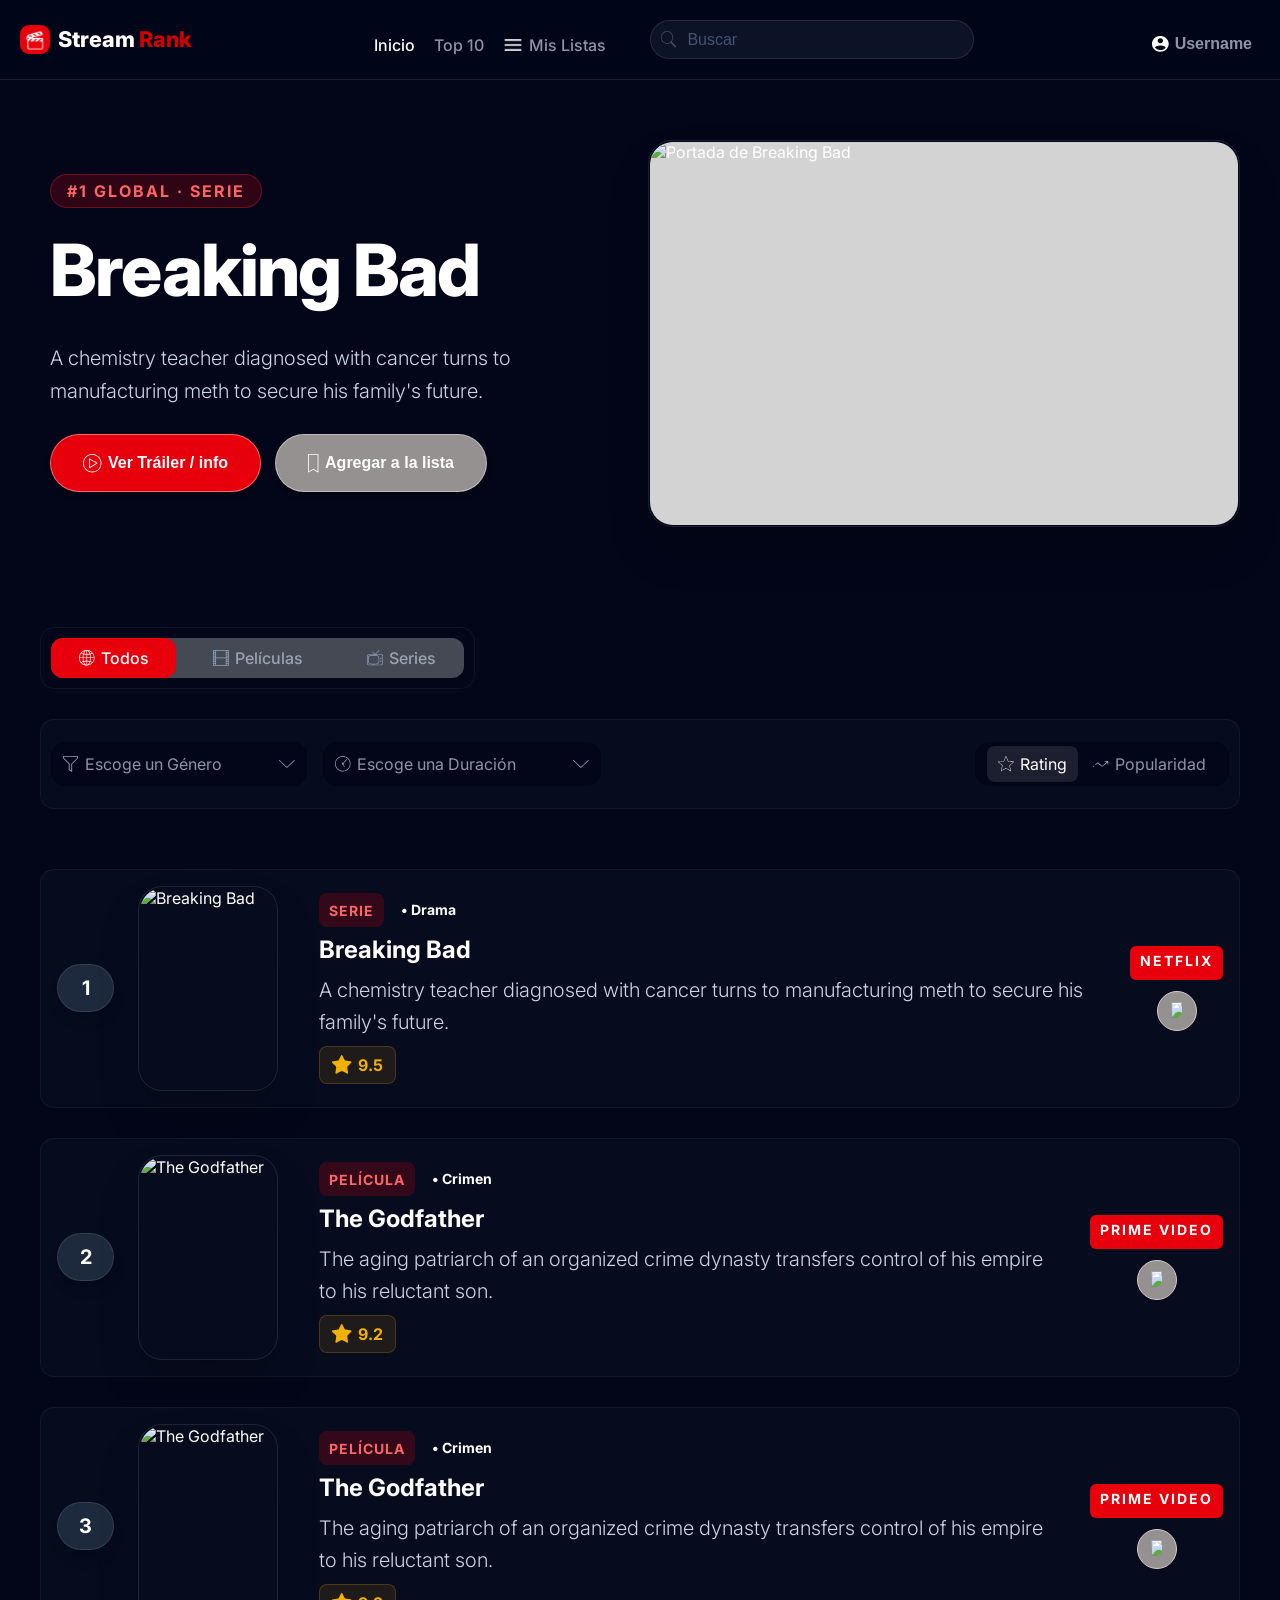
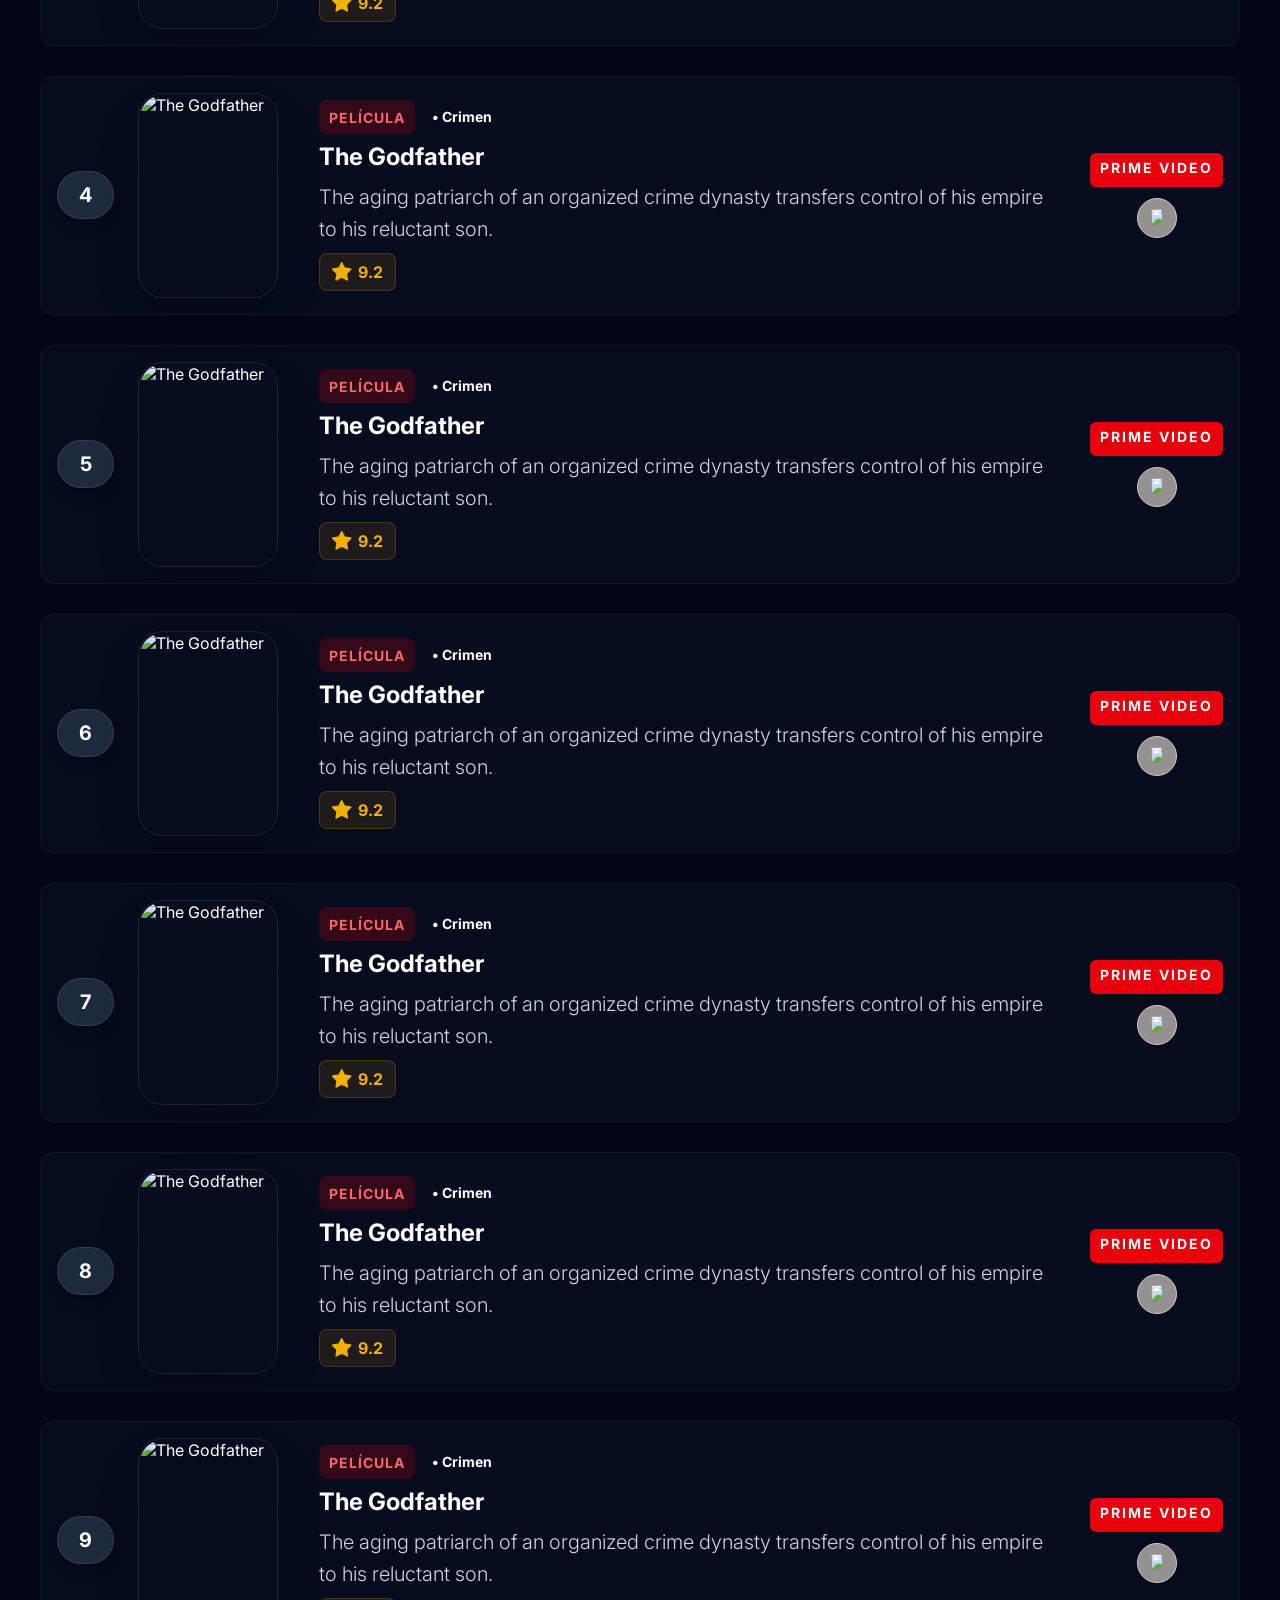
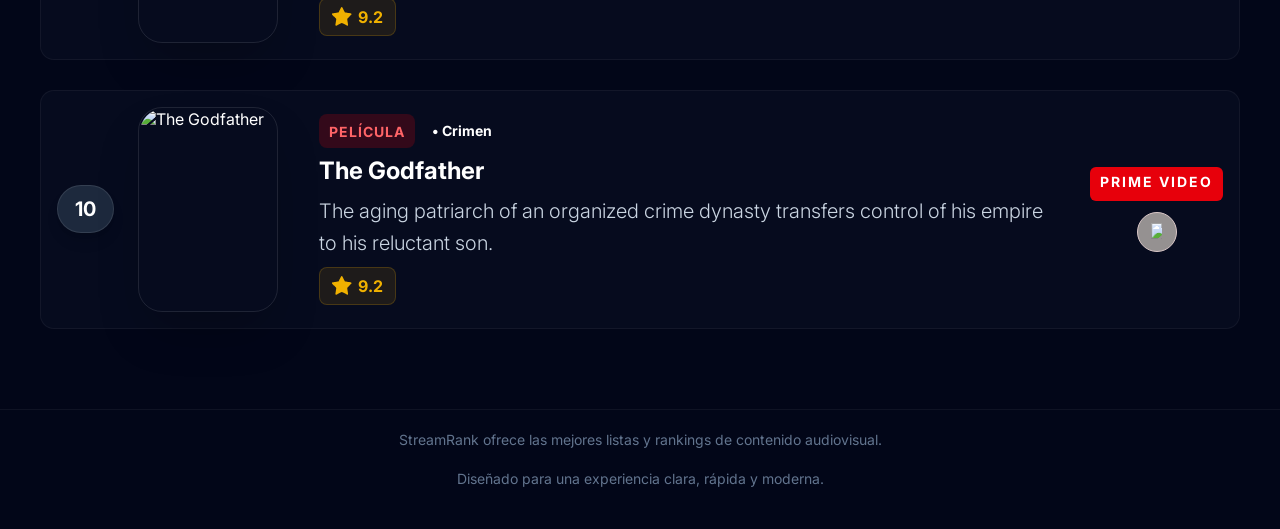
==== commit 221fc2c7: "cada carta base quedo enlazada correctamente con su correspondiente carta flotante" ====
--- a/index.html
+++ b/index.html
@@ -162,374 +162,276 @@
           <div class="top-10-list">
 
             <!-- Carta1 -->
-            <article class="movie-card">
-                <div class="card-number">1</div>
-
-                <div class="card-image-wrapper">
-                    <img src="https://www.hdwallpapers.net/previews/breaking-bad-walter-white-271.jpg" alt="Poster Breaking Bad" class="card-image">
-                </div>
-
-                <div class="card-info">
-                    
-                    <div class="info-top-tags">
-                        <span class="tag-type">SERIE</span>
-                        <span class="tag-genre">• Drama</span>
-                    </div>
-                    
-                    <h3 class="info-title">Breaking Bad</h3>
-                    
-                    <p class="info-desc">A chemistry teacher diagnosed with cancer turns to manufacturing meth to secure his family's future.</p>
-                    
-                    <div class="info-rating">
-                        <div class="rating-icon">
-                            <img src="assets/icons/Estrella.svg" alt="Star">
-                        </div>
-                        <span class="rating-text">9.5</span>
-                    </div>
-
-                </div>
-
-                <div class="card-actions">
-                    <span class="tag-platform">NETFLIX</span>
-                    <button class="btn-bookmark">
-                        <img src="assets/icons/Agregar.svg" alt="Guardar" class="bookmark-icon">
-                    </button>
-                </div>
-
-            </article>
-
-            <!-- Carta2 -->
-            <article class="movie-card">
-                <div class="card-number">1</div>
-
-                <div class="card-image-wrapper">
-                    <img src="https://www.hdwallpapers.net/previews/breaking-bad-walter-white-271.jpg" alt="Poster Breaking Bad" class="card-image">
-                </div>
-
-                <div class="card-info">
-                    
-                    <div class="info-top-tags">
-                        <span class="tag-type">SERIE</span>
-                        <span class="tag-genre">• Drama</span>
-                    </div>
-                    
-                    <h3 class="info-title">Breaking Bad</h3>
-                    
-                    <p class="info-desc">A chemistry teacher diagnosed with cancer turns to manufacturing meth to secure his family's future.</p>
-                    
-                    <div class="info-rating">
-                        <div class="rating-icon">
-                            <img src="assets/icons/Estrella.svg" alt="Star">
-                        </div>
-                        <span class="rating-text">9.5</span>
-                    </div>
-
-                </div>
-
-                <div class="card-actions">
-                    <span class="tag-platform">NETFLIX</span>
-                    <button class="btn-bookmark">
-                        <img src="assets/icons/Agregar.svg" alt="Guardar" class="bookmark-icon">
-                    </button>
-                </div>
-
-            </article>
-
-            <!-- Carta3 -->
-            <article class="movie-card">
-                <div class="card-number">1</div>
-
-                <div class="card-image-wrapper">
-                    <img src="https://www.hdwallpapers.net/previews/breaking-bad-walter-white-271.jpg" alt="Poster Breaking Bad" class="card-image">
-                </div>
-
-                <div class="card-info">
-                    
-                    <div class="info-top-tags">
-                        <span class="tag-type">SERIE</span>
-                        <span class="tag-genre">• Drama</span>
-                    </div>
-                    
-                    <h3 class="info-title">Breaking Bad</h3>
-                    
-                    <p class="info-desc">A chemistry teacher diagnosed with cancer turns to manufacturing meth to secure his family's future.</p>
-                    
-                    <div class="info-rating">
-                        <div class="rating-icon">
-                            <img src="assets/icons/Estrella.svg" alt="Star">
-                        </div>
-                        <span class="rating-text">9.5</span>
-                    </div>
-
-                </div>
-
-                <div class="card-actions">
-                    <span class="tag-platform">NETFLIX</span>
-                    <button class="btn-bookmark">
-                        <img src="assets/icons/Agregar.svg" alt="Guardar" class="bookmark-icon">
-                    </button>
-                </div>
-
-            </article>
-
-            <!-- Carta4 -->
-            <article class="movie-card">
-                <div class="card-number">1</div>
-
-                <div class="card-image-wrapper">
-                    <img src="https://www.hdwallpapers.net/previews/breaking-bad-walter-white-271.jpg" alt="Poster Breaking Bad" class="card-image">
-                </div>
-
-                <div class="card-info">
-                    
-                    <div class="info-top-tags">
-                        <span class="tag-type">SERIE</span>
-                        <span class="tag-genre">• Drama</span>
-                    </div>
-                    
-                    <h3 class="info-title">Breaking Bad</h3>
-                    
-                    <p class="info-desc">A chemistry teacher diagnosed with cancer turns to manufacturing meth to secure his family's future.</p>
-                    
-                    <div class="info-rating">
-                        <div class="rating-icon">
-                            <img src="assets/icons/Estrella.svg" alt="Star">
-                        </div>
-                        <span class="rating-text">9.5</span>
-                    </div>
-
-                </div>
-
-                <div class="card-actions">
-                    <span class="tag-platform">NETFLIX</span>
-                    <button class="btn-bookmark">
-                        <img src="assets/icons/Agregar.svg" alt="Guardar" class="bookmark-icon">
-                    </button>
-                </div>
-
-            </article>
-
-            <!-- Carta5 -->
-            <article class="movie-card">
-                <div class="card-number">1</div>
-
-                <div class="card-image-wrapper">
-                    <img src="https://www.hdwallpapers.net/previews/breaking-bad-walter-white-271.jpg" alt="Poster Breaking Bad" class="card-image">
-                </div>
-
-                <div class="card-info">
-                    
-                    <div class="info-top-tags">
-                        <span class="tag-type">SERIE</span>
-                        <span class="tag-genre">• Drama</span>
-                    </div>
-                    
-                    <h3 class="info-title">Breaking Bad</h3>
-                    
-                    <p class="info-desc">A chemistry teacher diagnosed with cancer turns to manufacturing meth to secure his family's future.</p>
-                    
-                    <div class="info-rating">
-                        <div class="rating-icon">
-                            <img src="assets/icons/Estrella.svg" alt="Star">
-                        </div>
-                        <span class="rating-text">9.5</span>
-                    </div>
-
-                </div>
-
-                <div class="card-actions">
-                    <span class="tag-platform">NETFLIX</span>
-                    <button class="btn-bookmark">
-                        <img src="assets/icons/Agregar.svg" alt="Guardar" class="bookmark-icon">
-                    </button>
-                </div>
-
-            </article>
-
-            <!-- Carta6 -->
-            <article class="movie-card">
-                <div class="card-number">1</div>
-
-                <div class="card-image-wrapper">
-                    <img src="https://www.hdwallpapers.net/previews/breaking-bad-walter-white-271.jpg" alt="Poster Breaking Bad" class="card-image">
-                </div>
-
-                <div class="card-info">
-                    
-                    <div class="info-top-tags">
-                        <span class="tag-type">SERIE</span>
-                        <span class="tag-genre">• Drama</span>
-                    </div>
-                    
-                    <h3 class="info-title">Breaking Bad</h3>
-                    
-                    <p class="info-desc">A chemistry teacher diagnosed with cancer turns to manufacturing meth to secure his family's future.</p>
-                    
-                    <div class="info-rating">
-                        <div class="rating-icon">
-                            <img src="assets/icons/Estrella.svg" alt="Star">
-                        </div>
-                        <span class="rating-text">9.5</span>
-                    </div>
-
-                </div>
-
-                <div class="card-actions">
-                    <span class="tag-platform">NETFLIX</span>
-                    <button class="btn-bookmark">
-                        <img src="assets/icons/Agregar.svg" alt="Guardar" class="bookmark-icon">
-                    </button>
-                </div>
-
-            </article>
-
-            <!-- Carta7 -->
-            <article class="movie-card">
-                <div class="card-number">1</div>
-
-                <div class="card-image-wrapper">
-                    <img src="https://www.hdwallpapers.net/previews/breaking-bad-walter-white-271.jpg" alt="Poster Breaking Bad" class="card-image">
-                </div>
-
-                <div class="card-info">
-                    
-                    <div class="info-top-tags">
-                        <span class="tag-type">SERIE</span>
-                        <span class="tag-genre">• Drama</span>
-                    </div>
-                    
-                    <h3 class="info-title">Breaking Bad</h3>
-                    
-                    <p class="info-desc">A chemistry teacher diagnosed with cancer turns to manufacturing meth to secure his family's future.</p>
-                    
-                    <div class="info-rating">
-                        <div class="rating-icon">
-                            <img src="assets/icons/Estrella.svg" alt="Star">
-                        </div>
-                        <span class="rating-text">9.5</span>
-                    </div>
-
-                </div>
-
-                <div class="card-actions">
-                    <span class="tag-platform">NETFLIX</span>
-                    <button class="btn-bookmark">
-                        <img src="assets/icons/Agregar.svg" alt="Guardar" class="bookmark-icon">
-                    </button>
-                </div>
-
-            </article>
-
-            <!-- Carta8 -->
-            <article class="movie-card">
-                <div class="card-number">1</div>
-
-                <div class="card-image-wrapper">
-                    <img src="https://www.hdwallpapers.net/previews/breaking-bad-walter-white-271.jpg" alt="Poster Breaking Bad" class="card-image">
-                </div>
-
-                <div class="card-info">
-                    
-                    <div class="info-top-tags">
-                        <span class="tag-type">SERIE</span>
-                        <span class="tag-genre">• Drama</span>
-                    </div>
-                    
-                    <h3 class="info-title">Breaking Bad</h3>
-                    
-                    <p class="info-desc">A chemistry teacher diagnosed with cancer turns to manufacturing meth to secure his family's future.</p>
-                    
-                    <div class="info-rating">
-                        <div class="rating-icon">
-                            <img src="assets/icons/Estrella.svg" alt="Star">
-                        </div>
-                        <span class="rating-text">9.5</span>
-                    </div>
-
-                </div>
-
-                <div class="card-actions">
-                    <span class="tag-platform">NETFLIX</span>
-                    <button class="btn-bookmark">
-                        <img src="assets/icons/Agregar.svg" alt="Guardar" class="bookmark-icon">
-                    </button>
-                </div>
-
-            </article>
-
-            <!-- Carta9 -->
-            <article class="movie-card">
-                <div class="card-number">1</div>
-
-                <div class="card-image-wrapper">
-                    <img src="https://www.hdwallpapers.net/previews/breaking-bad-walter-white-271.jpg" alt="Poster Breaking Bad" class="card-image">
-                </div>
-
-                <div class="card-info">
-                    
-                    <div class="info-top-tags">
-                        <span class="tag-type">SERIE</span>
-                        <span class="tag-genre">• Drama</span>
-                    </div>
-                    
-                    <h3 class="info-title">Breaking Bad</h3>
-                    
-                    <p class="info-desc">A chemistry teacher diagnosed with cancer turns to manufacturing meth to secure his family's future.</p>
-                    
-                    <div class="info-rating">
-                        <div class="rating-icon">
-                            <img src="assets/icons/Estrella.svg" alt="Star">
-                        </div>
-                        <span class="rating-text">9.5</span>
-                    </div>
-
-                </div>
-
-                <div class="card-actions">
-                    <span class="tag-platform">NETFLIX</span>
-                    <button class="btn-bookmark">
-                        <img src="assets/icons/Agregar.svg" alt="Guardar" class="bookmark-icon">
-                    </button>
-                </div>
-
-            </article>
-
-            <!-- Carta10 -->
-            <article class="movie-card">
-                <div class="card-number">1</div>
-
-                <div class="card-image-wrapper">
-                    <img src="https://www.hdwallpapers.net/previews/breaking-bad-walter-white-271.jpg" alt="Poster Breaking Bad" class="card-image">
-                </div>
-
-                <div class="card-info">
-                    
-                    <div class="info-top-tags">
-                        <span class="tag-type">SERIE</span>
-                        <span class="tag-genre">• Drama</span>
-                    </div>
-                    
-                    <h3 class="info-title">Breaking Bad</h3>
-                    
-                    <p class="info-desc">A chemistry teacher diagnosed with cancer turns to manufacturing meth to secure his family's future.</p>
-                    
-                    <div class="info-rating">
-                        <div class="rating-icon">
-                            <img src="assets/icons/Estrella.svg" alt="Star">
-                        </div>
-                        <span class="rating-text">9.5</span>
-                    </div>
-
-                </div>
-
-                <div class="card-actions">
-                    <span class="tag-platform">NETFLIX</span>
-                    <button class="btn-bookmark">
-                        <img src="assets/icons/Agregar.svg" alt="Guardar" class="bookmark-icon">
-                    </button>
-                </div>
-
-            </article>
+            <article class="movie-card"
+                    data-duration="160min"
+                    data-description="Puntos clave de la trama: Walter White, profesor de química con cáncer, se asocia con Jesse Pinkman para cocinar metanfetamina. Evoluciona de un hombre de familia a un narcotraficante despiadado. La serie es aclamada por su guion y desarrollo de personajes."
+                    data-trailer="https://www.youtube.com/embed/HhesaQXLuRY">
+            <div class="card-number">1</div>
+            <div class="card-image-wrapper">
+                <img src="https://www.hdwallpapers.net/previews/breaking-bad-walter-white-271.jpg" alt="Breaking Bad" class="card-image">
+            </div>
+            <div class="card-info">
+                <div class="info-top-tags">
+                <span class="tag-type">SERIE</span>
+                <span class="tag-genre">• Drama</span>
+                </div>
+                <h3 class="info-title">Breaking Bad</h3>
+                <p class="info-desc">A chemistry teacher diagnosed with cancer turns to manufacturing meth to secure his family's future.</p>
+                <div class="info-rating">
+                <div class="rating-icon"><img src="assets/icons/Estrella.svg" alt="Star"></div>
+                <span class="rating-text">9.5</span>
+                </div>
+            </div>
+            <div class="card-actions">
+                <span class="tag-platform">NETFLIX</span>
+                <button class="btn-bookmark"><img src="assets/icons/Agregar.svg" alt="Guardar" class="bookmark-icon"></button>
+            </div>
+            </article>
+
+            <!-- CARTA 2: The Godfather -->
+            <article class="movie-card"
+                    data-duration="175min"
+                    data-description="El patriarca de una dinastía del crimen organizado transfiere el control de su imperio a su hijo reacio. Exploración del poder, la familia y la traición. Considerada una de las mejores películas de la historia."
+                    data-trailer="https://www.youtube.com/embed/sY1S34973zA">
+            <div class="card-number">2</div>
+            <div class="card-image-wrapper">
+                <img src="https://m.media-amazon.com/images/I/71cYcPvPeqL._AC_SY679_.jpg" alt="The Godfather" class="card-image">
+            </div>
+            <div class="card-info">
+                <div class="info-top-tags">
+                <span class="tag-type">PELÍCULA</span>
+                <span class="tag-genre">• Crimen</span>
+                </div>
+                <h3 class="info-title">The Godfather</h3>
+                <p class="info-desc">The aging patriarch of an organized crime dynasty transfers control of his empire to his reluctant son.</p>
+                <div class="info-rating">
+                <div class="rating-icon"><img src="assets/icons/Estrella.svg" alt="Star"></div>
+                <span class="rating-text">9.2</span>
+                </div>
+            </div>
+            <div class="card-actions">
+                <span class="tag-platform">PRIME VIDEO</span>
+                <button class="btn-bookmark"><img src="assets/icons/Agregar.svg" alt="Guardar" class="bookmark-icon"></button>
+            </div>
+            </article>
+
+            <!-- CARTA 3: The Godfather -->
+            <article class="movie-card"
+                    data-duration="175min"
+                    data-description="El patriarca de una dinastía del crimen organizado transfiere el control de su imperio a su hijo reacio. Exploración del poder, la familia y la traición. Considerada una de las mejores películas de la historia."
+                    data-trailer="https://www.youtube.com/embed/sY1S34973zA">
+            <div class="card-number">3</div>
+            <div class="card-image-wrapper">
+                <img src="https://m.media-amazon.com/images/I/71cYcPvPeqL._AC_SY679_.jpg" alt="The Godfather" class="card-image">
+            </div>
+            <div class="card-info">
+                <div class="info-top-tags">
+                <span class="tag-type">PELÍCULA</span>
+                <span class="tag-genre">• Crimen</span>
+                </div>
+                <h3 class="info-title">The Godfather</h3>
+                <p class="info-desc">The aging patriarch of an organized crime dynasty transfers control of his empire to his reluctant son.</p>
+                <div class="info-rating">
+                <div class="rating-icon"><img src="assets/icons/Estrella.svg" alt="Star"></div>
+                <span class="rating-text">9.2</span>
+                </div>
+            </div>
+            <div class="card-actions">
+                <span class="tag-platform">PRIME VIDEO</span>
+                <button class="btn-bookmark"><img src="assets/icons/Agregar.svg" alt="Guardar" class="bookmark-icon"></button>
+            </div>
+            </article>
+
+            <!-- CARTA 4: The Godfather -->
+            <article class="movie-card"
+                    data-duration="175min"
+                    data-description="El patriarca de una dinastía del crimen organizado transfiere el control de su imperio a su hijo reacio. Exploración del poder, la familia y la traición. Considerada una de las mejores películas de la historia."
+                    data-trailer="https://www.youtube.com/embed/sY1S34973zA">
+            <div class="card-number">4</div>
+            <div class="card-image-wrapper">
+                <img src="https://m.media-amazon.com/images/I/71cYcPvPeqL._AC_SY679_.jpg" alt="The Godfather" class="card-image">
+            </div>
+            <div class="card-info">
+                <div class="info-top-tags">
+                <span class="tag-type">PELÍCULA</span>
+                <span class="tag-genre">• Crimen</span>
+                </div>
+                <h3 class="info-title">The Godfather</h3>
+                <p class="info-desc">The aging patriarch of an organized crime dynasty transfers control of his empire to his reluctant son.</p>
+                <div class="info-rating">
+                <div class="rating-icon"><img src="assets/icons/Estrella.svg" alt="Star"></div>
+                <span class="rating-text">9.2</span>
+                </div>
+            </div>
+            <div class="card-actions">
+                <span class="tag-platform">PRIME VIDEO</span>
+                <button class="btn-bookmark"><img src="assets/icons/Agregar.svg" alt="Guardar" class="bookmark-icon"></button>
+            </div>
+            </article>
+
+            <!-- CARTA 5: The Godfather -->
+            <article class="movie-card"
+                    data-duration="175min"
+                    data-description="El patriarca de una dinastía del crimen organizado transfiere el control de su imperio a su hijo reacio. Exploración del poder, la familia y la traición. Considerada una de las mejores películas de la historia."
+                    data-trailer="https://www.youtube.com/embed/sY1S34973zA">
+            <div class="card-number">5</div>
+            <div class="card-image-wrapper">
+                <img src="https://m.media-amazon.com/images/I/71cYcPvPeqL._AC_SY679_.jpg" alt="The Godfather" class="card-image">
+            </div>
+            <div class="card-info">
+                <div class="info-top-tags">
+                <span class="tag-type">PELÍCULA</span>
+                <span class="tag-genre">• Crimen</span>
+                </div>
+                <h3 class="info-title">The Godfather</h3>
+                <p class="info-desc">The aging patriarch of an organized crime dynasty transfers control of his empire to his reluctant son.</p>
+                <div class="info-rating">
+                <div class="rating-icon"><img src="assets/icons/Estrella.svg" alt="Star"></div>
+                <span class="rating-text">9.2</span>
+                </div>
+            </div>
+            <div class="card-actions">
+                <span class="tag-platform">PRIME VIDEO</span>
+                <button class="btn-bookmark"><img src="assets/icons/Agregar.svg" alt="Guardar" class="bookmark-icon"></button>
+            </div>
+            </article>
+
+            <!-- CARTA 6: The Godfather -->
+            <article class="movie-card"
+                    data-duration="175min"
+                    data-description="El patriarca de una dinastía del crimen organizado transfiere el control de su imperio a su hijo reacio. Exploración del poder, la familia y la traición. Considerada una de las mejores películas de la historia."
+                    data-trailer="https://www.youtube.com/embed/sY1S34973zA">
+            <div class="card-number">6</div>
+            <div class="card-image-wrapper">
+                <img src="https://m.media-amazon.com/images/I/71cYcPvPeqL._AC_SY679_.jpg" alt="The Godfather" class="card-image">
+            </div>
+            <div class="card-info">
+                <div class="info-top-tags">
+                <span class="tag-type">PELÍCULA</span>
+                <span class="tag-genre">• Crimen</span>
+                </div>
+                <h3 class="info-title">The Godfather</h3>
+                <p class="info-desc">The aging patriarch of an organized crime dynasty transfers control of his empire to his reluctant son.</p>
+                <div class="info-rating">
+                <div class="rating-icon"><img src="assets/icons/Estrella.svg" alt="Star"></div>
+                <span class="rating-text">9.2</span>
+                </div>
+            </div>
+            <div class="card-actions">
+                <span class="tag-platform">PRIME VIDEO</span>
+                <button class="btn-bookmark"><img src="assets/icons/Agregar.svg" alt="Guardar" class="bookmark-icon"></button>
+            </div>
+            </article>
+
+            <!-- CARTA 7: The Godfather -->
+            <article class="movie-card"
+                    data-duration="175min"
+                    data-description="El patriarca de una dinastía del crimen organizado transfiere el control de su imperio a su hijo reacio. Exploración del poder, la familia y la traición. Considerada una de las mejores películas de la historia."
+                    data-trailer="https://www.youtube.com/embed/sY1S34973zA">
+            <div class="card-number">7</div>
+            <div class="card-image-wrapper">
+                <img src="https://m.media-amazon.com/images/I/71cYcPvPeqL._AC_SY679_.jpg" alt="The Godfather" class="card-image">
+            </div>
+            <div class="card-info">
+                <div class="info-top-tags">
+                <span class="tag-type">PELÍCULA</span>
+                <span class="tag-genre">• Crimen</span>
+                </div>
+                <h3 class="info-title">The Godfather</h3>
+                <p class="info-desc">The aging patriarch of an organized crime dynasty transfers control of his empire to his reluctant son.</p>
+                <div class="info-rating">
+                <div class="rating-icon"><img src="assets/icons/Estrella.svg" alt="Star"></div>
+                <span class="rating-text">9.2</span>
+                </div>
+            </div>
+            <div class="card-actions">
+                <span class="tag-platform">PRIME VIDEO</span>
+                <button class="btn-bookmark"><img src="assets/icons/Agregar.svg" alt="Guardar" class="bookmark-icon"></button>
+            </div>
+            </article>
+
+            <!-- CARTA 8: The Godfather -->
+            <article class="movie-card"
+                    data-duration="175min"
+                    data-description="El patriarca de una dinastía del crimen organizado transfiere el control de su imperio a su hijo reacio. Exploración del poder, la familia y la traición. Considerada una de las mejores películas de la historia."
+                    data-trailer="https://www.youtube.com/embed/sY1S34973zA">
+            <div class="card-number">8</div>
+            <div class="card-image-wrapper">
+                <img src="https://m.media-amazon.com/images/I/71cYcPvPeqL._AC_SY679_.jpg" alt="The Godfather" class="card-image">
+            </div>
+            <div class="card-info">
+                <div class="info-top-tags">
+                <span class="tag-type">PELÍCULA</span>
+                <span class="tag-genre">• Crimen</span>
+                </div>
+                <h3 class="info-title">The Godfather</h3>
+                <p class="info-desc">The aging patriarch of an organized crime dynasty transfers control of his empire to his reluctant son.</p>
+                <div class="info-rating">
+                <div class="rating-icon"><img src="assets/icons/Estrella.svg" alt="Star"></div>
+                <span class="rating-text">9.2</span>
+                </div>
+            </div>
+            <div class="card-actions">
+                <span class="tag-platform">PRIME VIDEO</span>
+                <button class="btn-bookmark"><img src="assets/icons/Agregar.svg" alt="Guardar" class="bookmark-icon"></button>
+            </div>
+            </article>
+
+            <!-- CARTA 9: The Godfather -->
+            <article class="movie-card"
+                    data-duration="175min"
+                    data-description="El patriarca de una dinastía del crimen organizado transfiere el control de su imperio a su hijo reacio. Exploración del poder, la familia y la traición. Considerada una de las mejores películas de la historia."
+                    data-trailer="https://www.youtube.com/embed/sY1S34973zA">
+            <div class="card-number">9</div>
+            <div class="card-image-wrapper">
+                <img src="https://m.media-amazon.com/images/I/71cYcPvPeqL._AC_SY679_.jpg" alt="The Godfather" class="card-image">
+            </div>
+            <div class="card-info">
+                <div class="info-top-tags">
+                <span class="tag-type">PELÍCULA</span>
+                <span class="tag-genre">• Crimen</span>
+                </div>
+                <h3 class="info-title">The Godfather</h3>
+                <p class="info-desc">The aging patriarch of an organized crime dynasty transfers control of his empire to his reluctant son.</p>
+                <div class="info-rating">
+                <div class="rating-icon"><img src="assets/icons/Estrella.svg" alt="Star"></div>
+                <span class="rating-text">9.2</span>
+                </div>
+            </div>
+            <div class="card-actions">
+                <span class="tag-platform">PRIME VIDEO</span>
+                <button class="btn-bookmark"><img src="assets/icons/Agregar.svg" alt="Guardar" class="bookmark-icon"></button>
+            </div>
+            </article>
+
+            <!-- CARTA 10: The Godfather -->
+            <article class="movie-card"
+                    data-duration="175min"
+                    data-description="El patriarca de una dinastía del crimen organizado transfiere el control de su imperio a su hijo reacio. Exploración del poder, la familia y la traición. Considerada una de las mejores películas de la historia."
+                    data-trailer="https://www.youtube.com/embed/sY1S34973zA">
+            <div class="card-number">10</div>
+            <div class="card-image-wrapper">
+                <img src="https://m.media-amazon.com/images/I/71cYcPvPeqL._AC_SY679_.jpg" alt="The Godfather" class="card-image">
+            </div>
+            <div class="card-info">
+                <div class="info-top-tags">
+                <span class="tag-type">PELÍCULA</span>
+                <span class="tag-genre">• Crimen</span>
+                </div>
+                <h3 class="info-title">The Godfather</h3>
+                <p class="info-desc">The aging patriarch of an organized crime dynasty transfers control of his empire to his reluctant son.</p>
+                <div class="info-rating">
+                <div class="rating-icon"><img src="assets/icons/Estrella.svg" alt="Star"></div>
+                <span class="rating-text">9.2</span>
+                </div>
+            </div>
+            <div class="card-actions">
+                <span class="tag-platform">PRIME VIDEO</span>
+                <button class="btn-bookmark"><img src="assets/icons/Agregar.svg" alt="Guardar" class="bookmark-icon"></button>
+            </div>
+            </article>
+
+
           </div>  
     </section>
     </main>
@@ -539,17 +441,14 @@
     <p class="footer-text">Diseñado para una experiencia clara, rápida y moderna.</p>
   </footer>
 
-<!-- MODAL FLOTANTE - ESTRUCTURA HTML COMPLETA -->
+<!-- MODAL FLOTANTE - UN SOLO MODAL PARA TODAS LAS CARTAS -->
 <div class="modal-overlay" id="modalOverlay">
   <div class="floating-card">
-    <!-- Cabecera fija con la X -->
     <div class="modal-header">
       <button class="modal-close-btn" id="closeModalBtn">✕</button>
     </div>
-
-    <!-- Contenido scrollable -->
     <div class="modal-content">
-      <!-- Tags: SERIE + Drama -->
+      <!-- Tags -->
       <div class="modal-tags">
         <span class="tag-type" id="modalType">SERIE</span>
         <span class="tag-genre" id="modalGenre">• Drama</span>
@@ -558,34 +457,26 @@
       <!-- Título -->
       <h3 class="info-title" id="modalTitle">Breaking Bad</h3>
 
-      <!-- Fila de rating + duración -->
+      <!-- Rating + Duración -->
       <div class="modal-rating-duration">
-        <!-- Bloque de rating (dorado) -->
         <div class="info-rating">
-          <div class="rating-icon">
-            <img src="assets/icons/Estrella.svg" alt="Star">
-          </div>
+          <div class="rating-icon"><img src="assets/icons/Estrella.svg" alt="Star"></div>
           <span class="rating-text" id="modalRating">9.5</span>
         </div>
-
-        <!-- Bloque de duración (rojo/oscuro) -->
         <div class="modal-duration-badge">
           <img src="assets/icons/Duracion.svg" alt="Duración" class="duration-icon">
           <span id="modalDuration">160min</span>
         </div>
       </div>
 
-      <!-- Descripción (puede ser larga, hará scroll) -->
-      <p class="info-desc" id="modalDesc">
-        Puntos clave de la trama: El detonante: Walter White, un genio de la química frustrado, recibe la noticia de un cáncer de pulmón inoperable al cumplir 50 años. La alianza: Se asocia con Jesse Pinkman, un antiguo alumno holgazán, para cocinar metanfetamina de alta pureza (color azul) en una autocaravana. Evolución criminal: La necesidad económica se convierte en ambición y poder, transformando a Walt en un narcotraficante despiadado. Conflicto familiar y legal: Walt intenta ocultar su doble vida a su esposa Skyler y a su cuñado Hank, quien es agente de la DEA. La serie, creada por Vince Gilligan, es aclamada por su guion y desarrollo de personajes, mostrando cómo la desesperación puede llevar a una persona corriente a cometer actos terribles.
-      </p>
-
-      <!-- Contenedor del tráiler (YouTube) -->
+      <!-- Descripción larga (se actualiza dinámicamente) -->
+      <p class="info-desc" id="modalDesc"></p>
+
+      <!-- Tráiler (se actualiza dinámicamente) -->
       <div class="trailer-wrapper">
-        <iframe src="https://www.youtube.com/embed/HhesaQXLuRY" title="Breaking Bad Trailer" frameborder="0" allow="accelerometer; autoplay; clipboard-write; encrypted-media; gyroscope; picture-in-picture" allowfullscreen></iframe>
+        <iframe id="trailerIframe" src="https://www.youtube.com/embed/HhesaQXLuRY" title="Trailer" frameborder="0" allowfullscreen></iframe>
       </div>
 
-      <!-- Sello MPAA (opcional, lo puedes quitar si no lo quieres) -->
     </div>
   </div>
 </div>
@@ -636,37 +527,71 @@
   </script>
 
 <script>
-document.addEventListener('DOMContentLoaded', () => {
-  const modalOverlay = document.getElementById('modalOverlay');
-  const closeBtn = document.getElementById('closeModalBtn');
-
-  function openModal() {
-    modalOverlay.classList.add('active');
-    document.body.classList.add('modal-open');
-  }
-
-  function closeModal() {
-    modalOverlay.classList.remove('active');
-    document.body.classList.remove('modal-open');
-  }
-
-  // Asignar clic a todas las tarjetas (solo para abrir, sin modificar contenido)
-  const cards = document.querySelectorAll('.movie-card');
-  cards.forEach(card => {
-    card.addEventListener('click', (e) => {
-      if (e.target.closest('.btn-bookmark')) return;
-      openModal();
+    document.addEventListener('DOMContentLoaded', () => {
+    const modalOverlay = document.getElementById('modalOverlay');
+    const closeBtn = document.getElementById('closeModalBtn');
+    
+    // Elementos del modal
+    const modalType = document.getElementById('modalType');
+    const modalGenre = document.getElementById('modalGenre');
+    const modalTitle = document.getElementById('modalTitle');
+    const modalRating = document.getElementById('modalRating');
+    const modalDesc = document.getElementById('modalDesc');
+    const modalDuration = document.getElementById('modalDuration');
+    const trailerIframe = document.getElementById('trailerIframe');
+    
+    function openModal(card) {
+        // Obtener datos de la carta (clases existentes)
+        const typeElem = card.querySelector('.tag-type');
+        const genreElem = card.querySelector('.tag-genre');
+        const titleElem = card.querySelector('.info-title');
+        const ratingElem = card.querySelector('.rating-text');
+        
+        // Actualizar modal con esos datos
+        if (typeElem) modalType.textContent = typeElem.textContent;
+        if (genreElem) modalGenre.textContent = genreElem.textContent;
+        if (titleElem) modalTitle.textContent = titleElem.textContent;
+        if (ratingElem) modalRating.textContent = ratingElem.textContent;
+        
+        // Obtener datos de atributos data-*
+        const duration = card.dataset.duration || '160min';
+        const description = card.dataset.description || '';
+        const trailerUrl = card.dataset.trailer || 'https://www.youtube.com/embed/HhesaQXLuRY';
+        
+        modalDuration.textContent = duration;
+        modalDesc.textContent = description;
+        trailerIframe.src = trailerUrl;
+        
+        // Mostrar modal
+        modalOverlay.classList.add('active');
+        document.body.classList.add('modal-open');
+    }
+    
+    function closeModal() {
+        modalOverlay.classList.remove('active');
+        document.body.classList.remove('modal-open');
+        // Opcional: detener el vídeo al cerrar
+        // trailerIframe.src = trailerIframe.src;
+    }
+    
+    // Asignar evento click a todas las cartas
+    const cards = document.querySelectorAll('.movie-card');
+    cards.forEach(card => {
+        card.addEventListener('click', (e) => {
+        if (e.target.closest('.btn-bookmark')) return;
+        openModal(card);
+        });
     });
-  });
-
-  closeBtn.addEventListener('click', closeModal);
-  modalOverlay.addEventListener('click', (e) => {
-    if (e.target === modalOverlay) closeModal();
-  });
-  document.addEventListener('keydown', (e) => {
-    if (e.key === 'Escape' && modalOverlay.classList.contains('active')) closeModal();
-  });
-});
+    
+    // Cerrar modal
+    closeBtn.addEventListener('click', closeModal);
+    modalOverlay.addEventListener('click', (e) => {
+        if (e.target === modalOverlay) closeModal();
+    });
+    document.addEventListener('keydown', (e) => {
+        if (e.key === 'Escape' && modalOverlay.classList.contains('active')) closeModal();
+    });
+    });
 </script>
 
 </body>
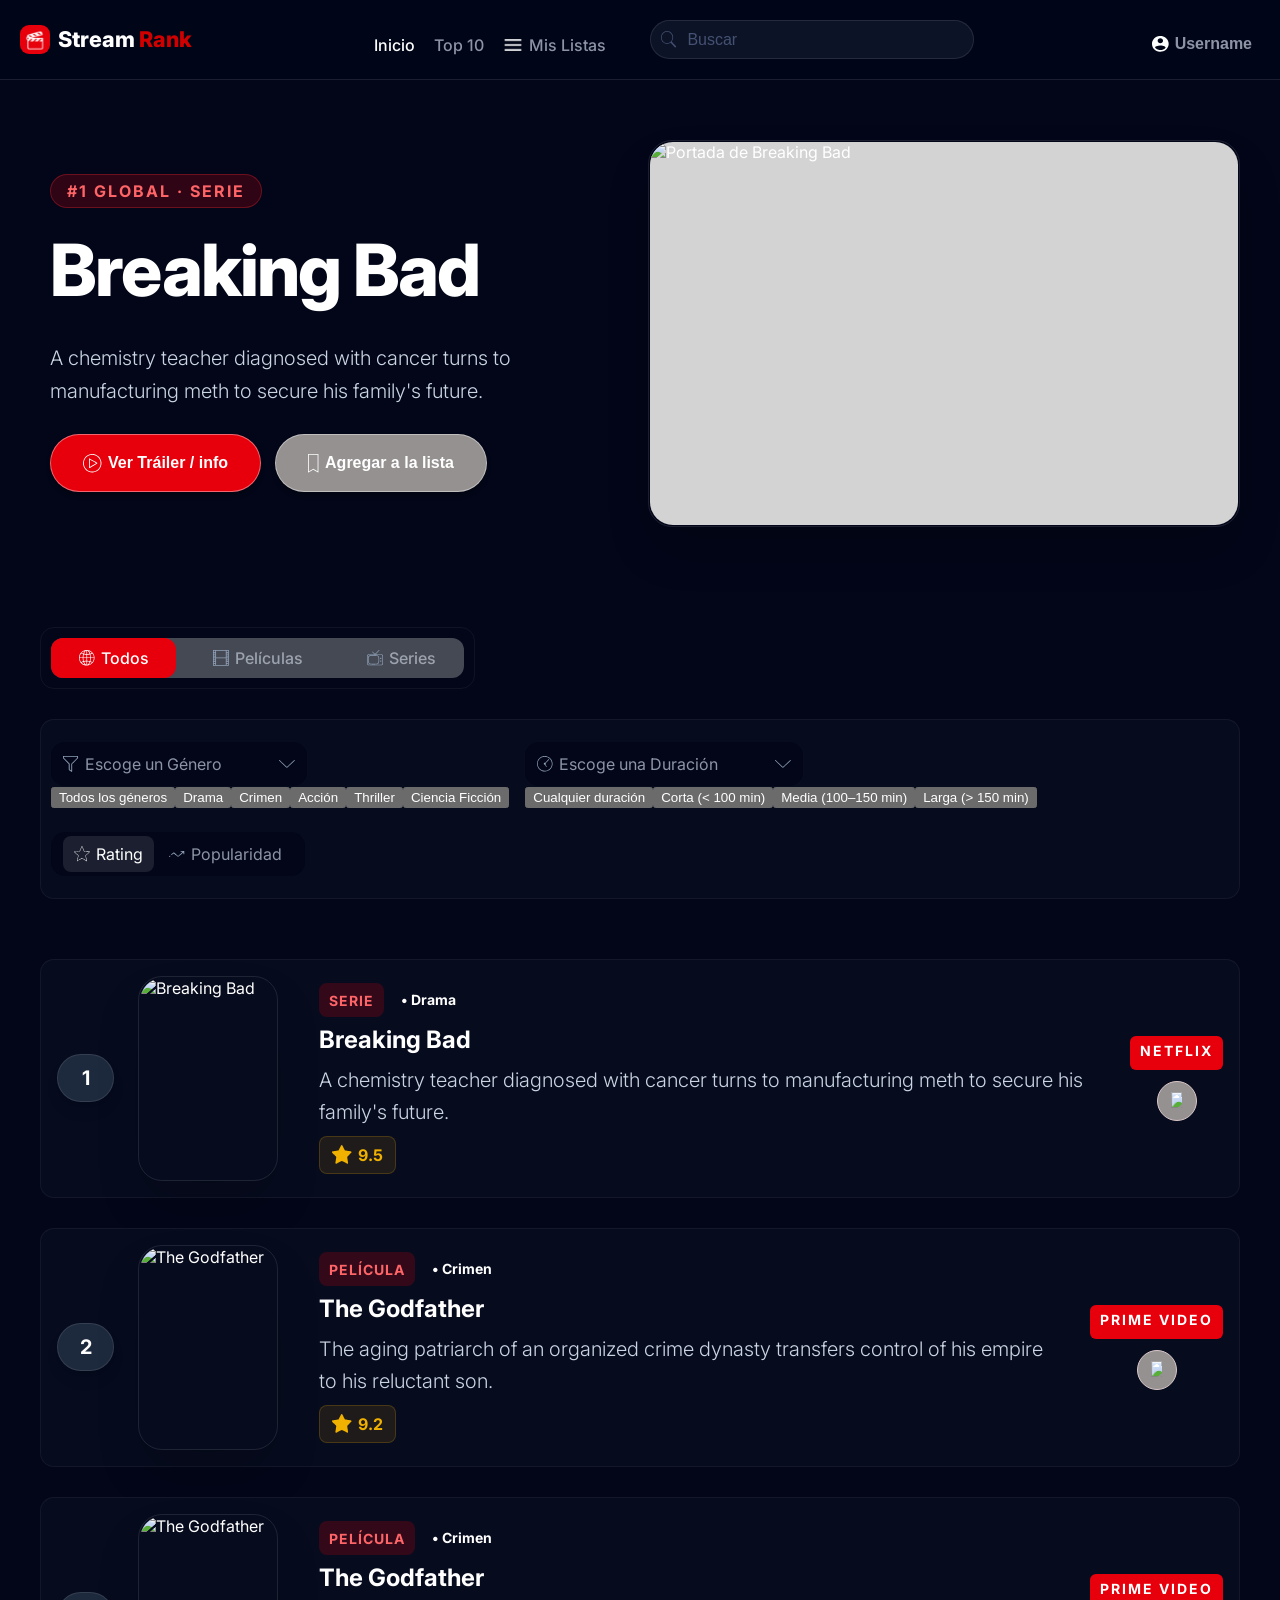
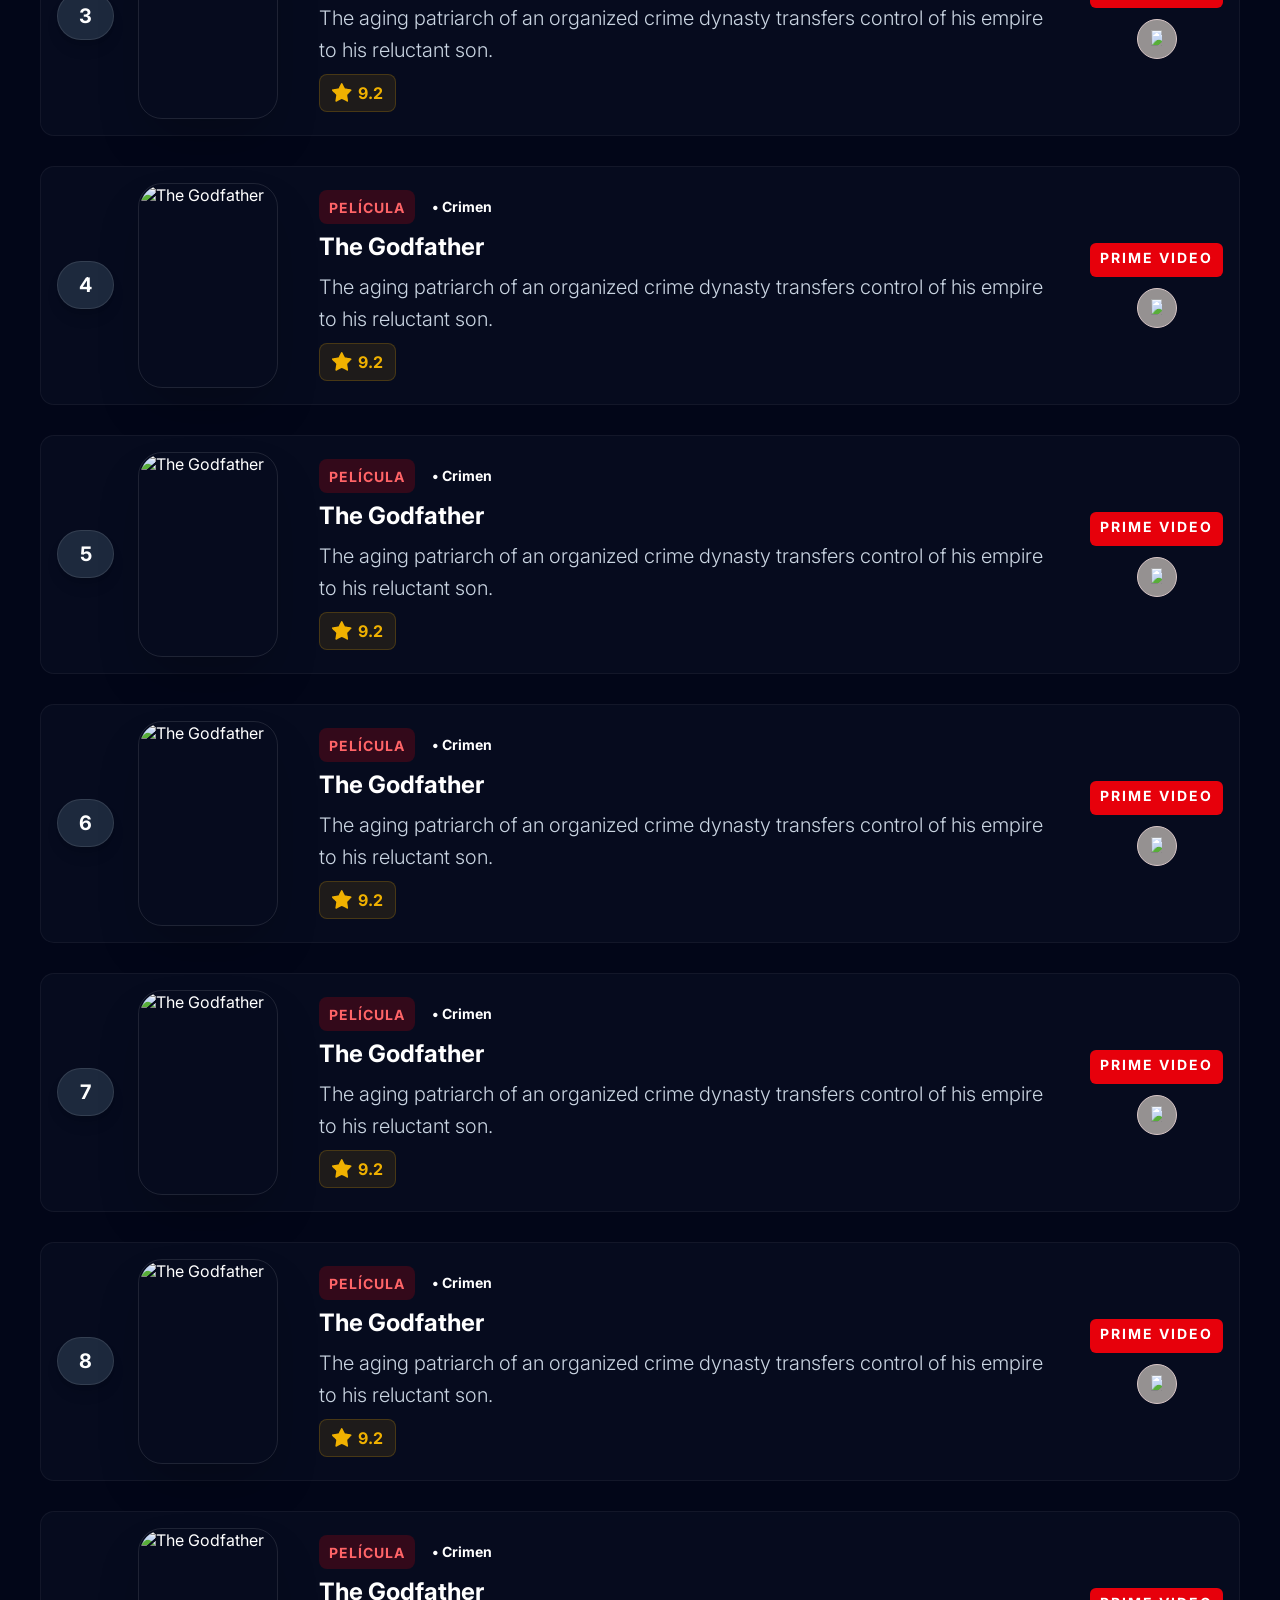
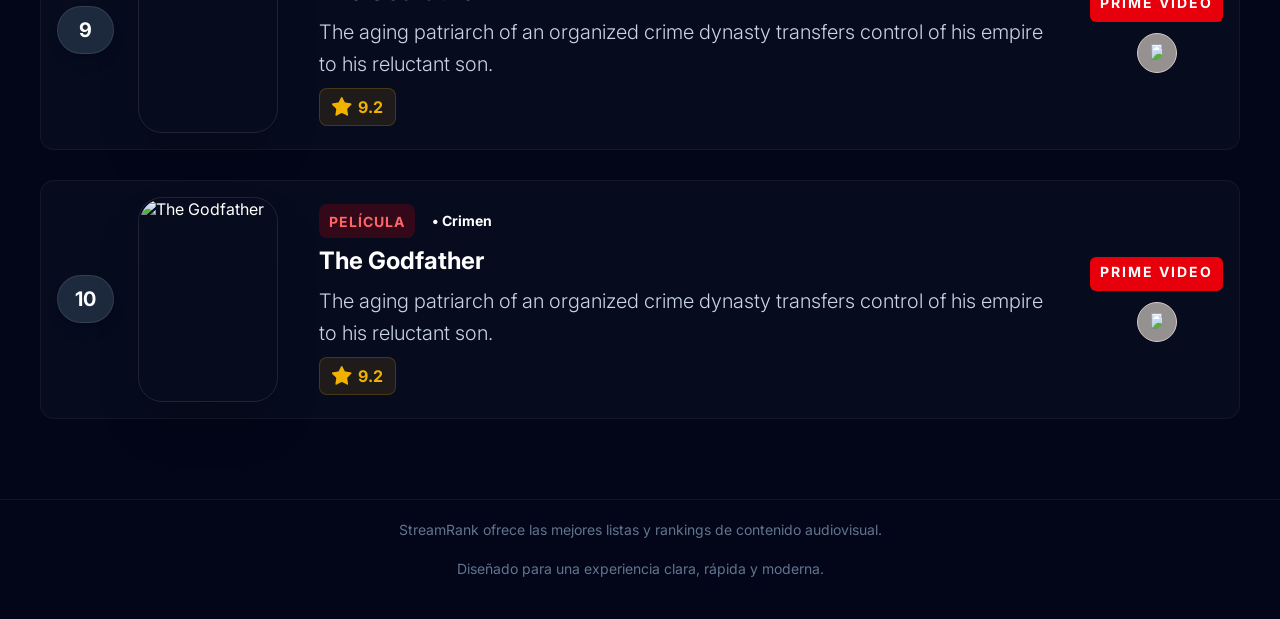
==== commit f6f95ceb: "prueba de registro" ====
--- a/index.html
+++ b/index.html
@@ -592,6 +592,136 @@
         if (e.key === 'Escape' && modalOverlay.classList.contains('active')) closeModal();
     });
     });
+    const todasLasCartas = document.querySelectorAll('.movie-card');
+
+  function filtrarCartas() {
+    const tipoActivo = document.querySelector('.toggle-btn.active')?.dataset.tipo || 'todos';
+    const generoActivo = document.querySelector('.dropdown-btn[data-tipo="genero"]')?.dataset.valor || 'todos';
+    const duracionActiva = document.querySelector('.dropdown-btn[data-tipo="duracion"]')?.dataset.valor || 'todos';
+
+    todasLasCartas.forEach(card => {
+      const tipo = card.querySelector('.tag-type')?.textContent.trim().toLowerCase();
+      const genero = card.querySelector('.tag-genre')?.textContent.replace('•','').trim().toLowerCase();
+      const duracion = parseInt(card.dataset.duration) || 0;
+
+      let visible = true;
+
+      // Filtro tipo
+      if (tipoActivo === 'peliculas' && tipo !== 'película') visible = false;
+      if (tipoActivo === 'series' && tipo !== 'serie') visible = false;
+
+      // Filtro género
+      if (generoActivo !== 'todos' && !genero.includes(generoActivo)) visible = false;
+
+      // Filtro duración
+      if (duracionActiva === 'corta' && duracion > 100) visible = false;
+      if (duracionActiva === 'media' && (duracion <= 100 || duracion > 150)) visible = false;
+      if (duracionActiva === 'larga' && duracion <= 150) visible = false;
+
+      card.style.display = visible ? '' : 'none';
+    });
+
+    ordenarCartas();
+  }
+
+  function ordenarCartas() {
+    const ordenActivo = document.querySelector('.sort-btn.active')?.dataset.orden || 'rating';
+    const lista = document.querySelector('.top-10-list');
+    const cartas = [...lista.querySelectorAll('.movie-card')].filter(c => c.style.display !== 'none');
+
+    cartas.sort((a, b) => {
+      if (ordenActivo === 'rating') {
+        return parseFloat(b.querySelector('.rating-text')?.textContent || 0)
+             - parseFloat(a.querySelector('.rating-text')?.textContent || 0);
+      } else {
+        // popularidad = número de carta original
+        return parseInt(a.querySelector('.card-number')?.textContent || 0)
+             - parseInt(b.querySelector('.card-number')?.textContent || 0);
+      }
+    });
+
+    cartas.forEach(c => lista.appendChild(c));
+  }
+
+  // ── TOGGLE TIPO (Todos / Películas / Series) ──
+  const tipoMap = { 'Todos': 'todos', 'Películas': 'peliculas', 'Series': 'series' };
+  document.querySelectorAll('.toggle-btn').forEach(btn => {
+    btn.dataset.tipo = tipoMap[btn.querySelector('.btn-text')?.textContent.trim()] || 'todos';
+    btn.addEventListener('click', () => {
+      document.querySelectorAll('.toggle-btn').forEach(b => b.classList.remove('active'));
+      btn.classList.add('active');
+      filtrarCartas();
+    });
+  });
+
+  // ── SORT (Rating / Popularidad) ──
+  const ordenMap = { 'Rating': 'rating', 'Popularidad': 'popularidad' };
+  document.querySelectorAll('.sort-btn').forEach(btn => {
+    btn.dataset.orden = ordenMap[btn.querySelector('.btn-text')?.textContent.trim()] || 'rating';
+    btn.addEventListener('click', () => {
+      document.querySelectorAll('.sort-btn').forEach(b => b.classList.remove('active'));
+      btn.classList.add('active');
+      filtrarCartas();
+    });
+  });
+
+  // ── DROPDOWNS ──
+  function crearDropdown(btnEl, tipo, opciones) {
+    btnEl.dataset.tipo = tipo;
+    btnEl.dataset.valor = 'todos';
+
+    const wrapper = document.createElement('div');
+    wrapper.className = 'dropdown-wrapper';
+    btnEl.parentNode.insertBefore(wrapper, btnEl);
+    wrapper.appendChild(btnEl);
+
+    const menu = document.createElement('div');
+    menu.className = 'dropdown-menu';
+    menu.innerHTML = opciones.map(o =>
+      `<button class="dropdown-option" data-valor="${o.valor}" type="button">${o.label}</button>`
+    ).join('');
+    wrapper.appendChild(menu);
+
+    btnEl.addEventListener('click', (e) => {
+      e.stopPropagation();
+      // Cerrar otros dropdowns
+      document.querySelectorAll('.dropdown-menu.open').forEach(m => {
+        if (m !== menu) m.classList.remove('open');
+      });
+      menu.classList.toggle('open');
+    });
+
+    menu.querySelectorAll('.dropdown-option').forEach(opt => {
+      opt.addEventListener('click', () => {
+        btnEl.dataset.valor = opt.dataset.valor;
+        btnEl.querySelector('.btn-text').textContent = opt.textContent;
+        menu.classList.remove('open');
+        filtrarCartas();
+      });
+    });
+  }
+
+  const dropdowns = document.querySelectorAll('.dropdown-btn');
+  crearDropdown(dropdowns[0], 'genero', [
+    { valor: 'todos', label: 'Todos los géneros' },
+    { valor: 'drama', label: 'Drama' },
+    { valor: 'crimen', label: 'Crimen' },
+    { valor: 'acción', label: 'Acción' },
+    { valor: 'thriller', label: 'Thriller' },
+    { valor: 'ciencia ficción', label: 'Ciencia Ficción' },
+  ]);
+  crearDropdown(dropdowns[1], 'duracion', [
+    { valor: 'todos', label: 'Cualquier duración' },
+    { valor: 'corta', label: 'Corta (< 100 min)' },
+    { valor: 'media', label: 'Media (100–150 min)' },
+    { valor: 'larga', label: 'Larga (> 150 min)' },
+  ]);
+
+  // Cerrar dropdowns al hacer clic afuera
+  document.addEventListener('click', () => {
+    document.querySelectorAll('.dropdown-menu.open').forEach(m => m.classList.remove('open'));
+  });
+    
 </script>
 
 </body>
--- a/css/styles.css
+++ b/css/styles.css
@@ -1106,4 +1106,41 @@
 
 body.modal-open {
   overflow: hidden;
-}+}
+
+
+
+
+
+
+
+
+
+
+
+
+
+
+
+
+
+
+
+
+
+
+
+
+
+
+
+
+
+
+
+
+
+
+
+
+
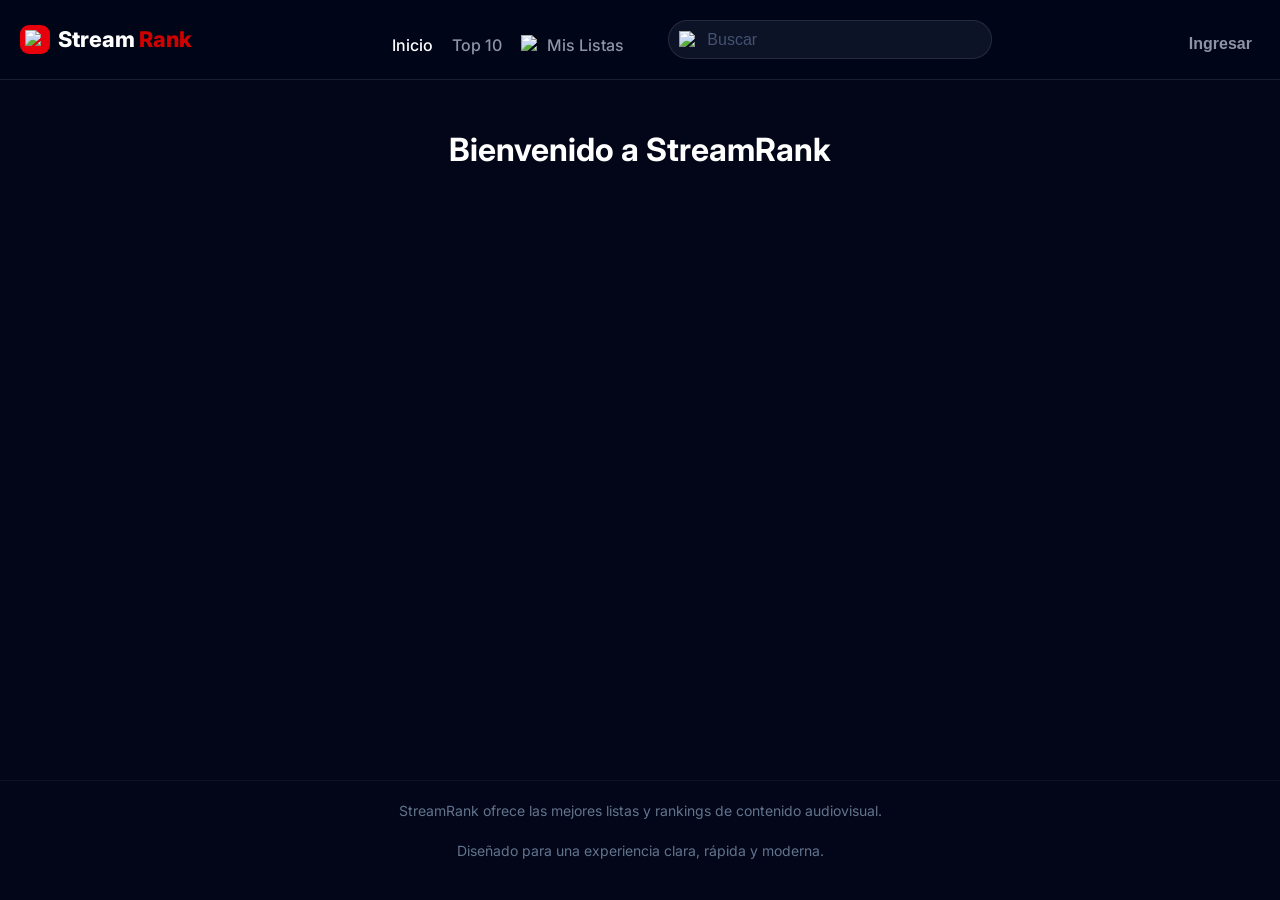
==== commit ffe12760: "mislistas funciona" ====
--- a/index.html
+++ b/index.html
@@ -11,7 +11,7 @@
     <div class="topbar-inner">
       <div class="brand" aria-label="StreamRank">
         <span class="brand-icon">
-          <img src="assets/icons/Clapperboard.svg" alt="StreamRank icon" />
+          <img src="https://www.figma.com/api/mcp/asset/85b5d722-1636-44d9-aa5f-4d37b4220fb5" alt="StreamRank icon" />
         </span>
         <span class="brand-title"><span>Stream</span><span>Rank</span></span>
       </div>
@@ -20,9 +20,9 @@
         <nav class="main-nav" aria-label="Navegación principal">
           <a href="index.html" class="nav-link active">Inicio</a>
           <a href="top10.html" class="nav-link">Top 10</a>
-          <a href="#" class="nav-link">
+          <a href="#" class="nav-link" id="linkMisListas">
             <span class="nav-icon">
-              <img src="assets/icons/Menu.svg" alt="Mis Listas icon" />
+              <img src="https://www.figma.com/api/mcp/asset/76e25ff4-db16-4dd6-8a40-b7115513676e" alt="Mis Listas icon" />
             </span>
             Mis Listas
           </a>
@@ -31,698 +31,26 @@
         <form class="search-form" id="searchForm">
           <label class="search-field">
             <span class="search-icon">
-              <img src="assets/icons/Busqueda.svg" alt="Buscar icon" />
+              <img src="https://www.figma.com/api/mcp/asset/14162553-0f0e-436e-b980-db1ef67e9c08" alt="Buscar icon" />
             </span>
             <input id="searchInput" type="search" placeholder="Buscar" aria-label="Buscar" autocomplete="off" />
           </label>
         </form>
       </div>
 
-      <button class="profile-button" type="button">
-        <span class="profile-icon">
-          <img src="assets/icons/Perfil.svg" alt="Perfil icon" />
-        </span>
-        Username
+      <button class="profile-button" type="button" onclick="window.location.href='registro.html'" id="btnIngresar">
+        Ingresar
       </button>
     </div>
   </header>
 
   <main class="page-content">
-    
-    <section class="hero">
-        <div class="hero-info">
-            <span class="hero-tag">#1 GLOBAL · SERIE</span> 
-            
-            <div class="hero-title-container">
-                <h1 class="hero-title">Breaking Bad</h1>
-            </div>
-
-            <div class="hero-desc-container">
-                <p class="hero-description">
-                    A chemistry teacher diagnosed with cancer turns to manufacturing meth to secure his family's future.
-                </p>
-            </div>
-
-            <div class="hero-buttons">
-                <button class="btn btn-primary">
-                    <span class="icon">
-                        <img src="assets/icons/Play.svg" alt="Play icon" />  
-                    </span>
-                    <span class="btn-text">Ver Tráiler / info</span>
-                </button>
-                <button class="btn btn-secondary">
-                    <span class="icon">
-                        <img src="assets/icons/agregar.svg" alt="Agregar icon" />
-                    </span>
-                    <span class="btn-text">Agregar a la lista</span>
-                </button>
-            </div>
-        </div>
-        
-        <div class="hero-image-container">
-           <img src="https://www.hdwallpapers.net/previews/breaking-bad-walter-white-271.jpg" alt="Portada de Breaking Bad" class="hero-image">
-        </div>
-    </section>
-
-    <section class="filters-section">
-        
-        <div class="filters-top-wrapper">
-            
-            <div class="content-type-toggle">
-                
-                <button class="toggle-btn active">
-                    <span class="icon">
-                        <img src="assets/icons/general.svg" alt="Todos">
-                    </span>
-                    <span class="btn-text">Todos</span>
-                </button>
-                
-                <button class="toggle-btn">
-                    <span class="icon">
-                        <img src="assets/icons/Pelicula.svg" alt="Películas">
-                    </span>
-                    <span class="btn-text">Películas</span>
-                </button>
-                
-                <button class="toggle-btn">
-                    <span class="icon">
-                        <img src="assets/icons/Series.svg" alt="Series">
-                    </span>
-                    <span class="btn-text">Series</span>
-                </button>
-
-            </div>
-        </div>
-
-        <div class="filters-bottom-wrapper">
-            
-            <div class="filters-dropdown-group">
-                
-                <button class="dropdown-btn">
-                    <div class="dropdown-content-left">
-                        <img src="assets/icons/Filtrar.svg" alt="Filtro">
-                        <span class="btn-text">Escoge un Género</span>
-                    </div>
-                    <img src="assets/icons/Desplegar.svg" alt="Desplegar">
-                </button>
-
-                <button class="dropdown-btn">
-                    <div class="dropdown-content-left">
-                        <img src="assets/icons/Duracion.svg" alt="Reloj">
-                        <span class="btn-text">Escoge una Duración</span>
-                    </div>
-                    <img src="assets/icons/Desplegar.svg" alt="Desplegar">
-                </button>
-
-            </div>
-
-            <div class="filters-sort-group">
-                
-                <div class="sort-toggle-wrapper">
-                    
-                    <button class="sort-btn active">
-                        <img src="assets/icons/Rating.svg" alt="Rating">
-                        <span class="btn-text">Rating</span>
-                    </button>
-                    
-                    <button class="sort-btn">
-                        <img src="assets/icons/Popularidad.svg" alt="Popularidad">
-                        <span class="btn-text">Popularidad</span>
-                    </button>
-
-                </div>
-            </div>
-
-        </div>
-
-        </section>
-
-        <section class="top-10-section">
-
-          <div class="top-10-list">
-
-            <!-- Carta1 -->
-            <article class="movie-card"
-                    data-duration="160min"
-                    data-description="Puntos clave de la trama: Walter White, profesor de química con cáncer, se asocia con Jesse Pinkman para cocinar metanfetamina. Evoluciona de un hombre de familia a un narcotraficante despiadado. La serie es aclamada por su guion y desarrollo de personajes."
-                    data-trailer="https://www.youtube.com/embed/HhesaQXLuRY">
-            <div class="card-number">1</div>
-            <div class="card-image-wrapper">
-                <img src="https://www.hdwallpapers.net/previews/breaking-bad-walter-white-271.jpg" alt="Breaking Bad" class="card-image">
-            </div>
-            <div class="card-info">
-                <div class="info-top-tags">
-                <span class="tag-type">SERIE</span>
-                <span class="tag-genre">• Drama</span>
-                </div>
-                <h3 class="info-title">Breaking Bad</h3>
-                <p class="info-desc">A chemistry teacher diagnosed with cancer turns to manufacturing meth to secure his family's future.</p>
-                <div class="info-rating">
-                <div class="rating-icon"><img src="assets/icons/Estrella.svg" alt="Star"></div>
-                <span class="rating-text">9.5</span>
-                </div>
-            </div>
-            <div class="card-actions">
-                <span class="tag-platform">NETFLIX</span>
-                <button class="btn-bookmark"><img src="assets/icons/Agregar.svg" alt="Guardar" class="bookmark-icon"></button>
-            </div>
-            </article>
-
-            <!-- CARTA 2: The Godfather -->
-            <article class="movie-card"
-                    data-duration="175min"
-                    data-description="El patriarca de una dinastía del crimen organizado transfiere el control de su imperio a su hijo reacio. Exploración del poder, la familia y la traición. Considerada una de las mejores películas de la historia."
-                    data-trailer="https://www.youtube.com/embed/sY1S34973zA">
-            <div class="card-number">2</div>
-            <div class="card-image-wrapper">
-                <img src="https://m.media-amazon.com/images/I/71cYcPvPeqL._AC_SY679_.jpg" alt="The Godfather" class="card-image">
-            </div>
-            <div class="card-info">
-                <div class="info-top-tags">
-                <span class="tag-type">PELÍCULA</span>
-                <span class="tag-genre">• Crimen</span>
-                </div>
-                <h3 class="info-title">The Godfather</h3>
-                <p class="info-desc">The aging patriarch of an organized crime dynasty transfers control of his empire to his reluctant son.</p>
-                <div class="info-rating">
-                <div class="rating-icon"><img src="assets/icons/Estrella.svg" alt="Star"></div>
-                <span class="rating-text">9.2</span>
-                </div>
-            </div>
-            <div class="card-actions">
-                <span class="tag-platform">PRIME VIDEO</span>
-                <button class="btn-bookmark"><img src="assets/icons/Agregar.svg" alt="Guardar" class="bookmark-icon"></button>
-            </div>
-            </article>
-
-            <!-- CARTA 3: The Godfather -->
-            <article class="movie-card"
-                    data-duration="175min"
-                    data-description="El patriarca de una dinastía del crimen organizado transfiere el control de su imperio a su hijo reacio. Exploración del poder, la familia y la traición. Considerada una de las mejores películas de la historia."
-                    data-trailer="https://www.youtube.com/embed/sY1S34973zA">
-            <div class="card-number">3</div>
-            <div class="card-image-wrapper">
-                <img src="https://m.media-amazon.com/images/I/71cYcPvPeqL._AC_SY679_.jpg" alt="The Godfather" class="card-image">
-            </div>
-            <div class="card-info">
-                <div class="info-top-tags">
-                <span class="tag-type">PELÍCULA</span>
-                <span class="tag-genre">• Crimen</span>
-                </div>
-                <h3 class="info-title">The Godfather</h3>
-                <p class="info-desc">The aging patriarch of an organized crime dynasty transfers control of his empire to his reluctant son.</p>
-                <div class="info-rating">
-                <div class="rating-icon"><img src="assets/icons/Estrella.svg" alt="Star"></div>
-                <span class="rating-text">9.2</span>
-                </div>
-            </div>
-            <div class="card-actions">
-                <span class="tag-platform">PRIME VIDEO</span>
-                <button class="btn-bookmark"><img src="assets/icons/Agregar.svg" alt="Guardar" class="bookmark-icon"></button>
-            </div>
-            </article>
-
-            <!-- CARTA 4: The Godfather -->
-            <article class="movie-card"
-                    data-duration="175min"
-                    data-description="El patriarca de una dinastía del crimen organizado transfiere el control de su imperio a su hijo reacio. Exploración del poder, la familia y la traición. Considerada una de las mejores películas de la historia."
-                    data-trailer="https://www.youtube.com/embed/sY1S34973zA">
-            <div class="card-number">4</div>
-            <div class="card-image-wrapper">
-                <img src="https://m.media-amazon.com/images/I/71cYcPvPeqL._AC_SY679_.jpg" alt="The Godfather" class="card-image">
-            </div>
-            <div class="card-info">
-                <div class="info-top-tags">
-                <span class="tag-type">PELÍCULA</span>
-                <span class="tag-genre">• Crimen</span>
-                </div>
-                <h3 class="info-title">The Godfather</h3>
-                <p class="info-desc">The aging patriarch of an organized crime dynasty transfers control of his empire to his reluctant son.</p>
-                <div class="info-rating">
-                <div class="rating-icon"><img src="assets/icons/Estrella.svg" alt="Star"></div>
-                <span class="rating-text">9.2</span>
-                </div>
-            </div>
-            <div class="card-actions">
-                <span class="tag-platform">PRIME VIDEO</span>
-                <button class="btn-bookmark"><img src="assets/icons/Agregar.svg" alt="Guardar" class="bookmark-icon"></button>
-            </div>
-            </article>
-
-            <!-- CARTA 5: The Godfather -->
-            <article class="movie-card"
-                    data-duration="175min"
-                    data-description="El patriarca de una dinastía del crimen organizado transfiere el control de su imperio a su hijo reacio. Exploración del poder, la familia y la traición. Considerada una de las mejores películas de la historia."
-                    data-trailer="https://www.youtube.com/embed/sY1S34973zA">
-            <div class="card-number">5</div>
-            <div class="card-image-wrapper">
-                <img src="https://m.media-amazon.com/images/I/71cYcPvPeqL._AC_SY679_.jpg" alt="The Godfather" class="card-image">
-            </div>
-            <div class="card-info">
-                <div class="info-top-tags">
-                <span class="tag-type">PELÍCULA</span>
-                <span class="tag-genre">• Crimen</span>
-                </div>
-                <h3 class="info-title">The Godfather</h3>
-                <p class="info-desc">The aging patriarch of an organized crime dynasty transfers control of his empire to his reluctant son.</p>
-                <div class="info-rating">
-                <div class="rating-icon"><img src="assets/icons/Estrella.svg" alt="Star"></div>
-                <span class="rating-text">9.2</span>
-                </div>
-            </div>
-            <div class="card-actions">
-                <span class="tag-platform">PRIME VIDEO</span>
-                <button class="btn-bookmark"><img src="assets/icons/Agregar.svg" alt="Guardar" class="bookmark-icon"></button>
-            </div>
-            </article>
-
-            <!-- CARTA 6: The Godfather -->
-            <article class="movie-card"
-                    data-duration="175min"
-                    data-description="El patriarca de una dinastía del crimen organizado transfiere el control de su imperio a su hijo reacio. Exploración del poder, la familia y la traición. Considerada una de las mejores películas de la historia."
-                    data-trailer="https://www.youtube.com/embed/sY1S34973zA">
-            <div class="card-number">6</div>
-            <div class="card-image-wrapper">
-                <img src="https://m.media-amazon.com/images/I/71cYcPvPeqL._AC_SY679_.jpg" alt="The Godfather" class="card-image">
-            </div>
-            <div class="card-info">
-                <div class="info-top-tags">
-                <span class="tag-type">PELÍCULA</span>
-                <span class="tag-genre">• Crimen</span>
-                </div>
-                <h3 class="info-title">The Godfather</h3>
-                <p class="info-desc">The aging patriarch of an organized crime dynasty transfers control of his empire to his reluctant son.</p>
-                <div class="info-rating">
-                <div class="rating-icon"><img src="assets/icons/Estrella.svg" alt="Star"></div>
-                <span class="rating-text">9.2</span>
-                </div>
-            </div>
-            <div class="card-actions">
-                <span class="tag-platform">PRIME VIDEO</span>
-                <button class="btn-bookmark"><img src="assets/icons/Agregar.svg" alt="Guardar" class="bookmark-icon"></button>
-            </div>
-            </article>
-
-            <!-- CARTA 7: The Godfather -->
-            <article class="movie-card"
-                    data-duration="175min"
-                    data-description="El patriarca de una dinastía del crimen organizado transfiere el control de su imperio a su hijo reacio. Exploración del poder, la familia y la traición. Considerada una de las mejores películas de la historia."
-                    data-trailer="https://www.youtube.com/embed/sY1S34973zA">
-            <div class="card-number">7</div>
-            <div class="card-image-wrapper">
-                <img src="https://m.media-amazon.com/images/I/71cYcPvPeqL._AC_SY679_.jpg" alt="The Godfather" class="card-image">
-            </div>
-            <div class="card-info">
-                <div class="info-top-tags">
-                <span class="tag-type">PELÍCULA</span>
-                <span class="tag-genre">• Crimen</span>
-                </div>
-                <h3 class="info-title">The Godfather</h3>
-                <p class="info-desc">The aging patriarch of an organized crime dynasty transfers control of his empire to his reluctant son.</p>
-                <div class="info-rating">
-                <div class="rating-icon"><img src="assets/icons/Estrella.svg" alt="Star"></div>
-                <span class="rating-text">9.2</span>
-                </div>
-            </div>
-            <div class="card-actions">
-                <span class="tag-platform">PRIME VIDEO</span>
-                <button class="btn-bookmark"><img src="assets/icons/Agregar.svg" alt="Guardar" class="bookmark-icon"></button>
-            </div>
-            </article>
-
-            <!-- CARTA 8: The Godfather -->
-            <article class="movie-card"
-                    data-duration="175min"
-                    data-description="El patriarca de una dinastía del crimen organizado transfiere el control de su imperio a su hijo reacio. Exploración del poder, la familia y la traición. Considerada una de las mejores películas de la historia."
-                    data-trailer="https://www.youtube.com/embed/sY1S34973zA">
-            <div class="card-number">8</div>
-            <div class="card-image-wrapper">
-                <img src="https://m.media-amazon.com/images/I/71cYcPvPeqL._AC_SY679_.jpg" alt="The Godfather" class="card-image">
-            </div>
-            <div class="card-info">
-                <div class="info-top-tags">
-                <span class="tag-type">PELÍCULA</span>
-                <span class="tag-genre">• Crimen</span>
-                </div>
-                <h3 class="info-title">The Godfather</h3>
-                <p class="info-desc">The aging patriarch of an organized crime dynasty transfers control of his empire to his reluctant son.</p>
-                <div class="info-rating">
-                <div class="rating-icon"><img src="assets/icons/Estrella.svg" alt="Star"></div>
-                <span class="rating-text">9.2</span>
-                </div>
-            </div>
-            <div class="card-actions">
-                <span class="tag-platform">PRIME VIDEO</span>
-                <button class="btn-bookmark"><img src="assets/icons/Agregar.svg" alt="Guardar" class="bookmark-icon"></button>
-            </div>
-            </article>
-
-            <!-- CARTA 9: The Godfather -->
-            <article class="movie-card"
-                    data-duration="175min"
-                    data-description="El patriarca de una dinastía del crimen organizado transfiere el control de su imperio a su hijo reacio. Exploración del poder, la familia y la traición. Considerada una de las mejores películas de la historia."
-                    data-trailer="https://www.youtube.com/embed/sY1S34973zA">
-            <div class="card-number">9</div>
-            <div class="card-image-wrapper">
-                <img src="https://m.media-amazon.com/images/I/71cYcPvPeqL._AC_SY679_.jpg" alt="The Godfather" class="card-image">
-            </div>
-            <div class="card-info">
-                <div class="info-top-tags">
-                <span class="tag-type">PELÍCULA</span>
-                <span class="tag-genre">• Crimen</span>
-                </div>
-                <h3 class="info-title">The Godfather</h3>
-                <p class="info-desc">The aging patriarch of an organized crime dynasty transfers control of his empire to his reluctant son.</p>
-                <div class="info-rating">
-                <div class="rating-icon"><img src="assets/icons/Estrella.svg" alt="Star"></div>
-                <span class="rating-text">9.2</span>
-                </div>
-            </div>
-            <div class="card-actions">
-                <span class="tag-platform">PRIME VIDEO</span>
-                <button class="btn-bookmark"><img src="assets/icons/Agregar.svg" alt="Guardar" class="bookmark-icon"></button>
-            </div>
-            </article>
-
-            <!-- CARTA 10: The Godfather -->
-            <article class="movie-card"
-                    data-duration="175min"
-                    data-description="El patriarca de una dinastía del crimen organizado transfiere el control de su imperio a su hijo reacio. Exploración del poder, la familia y la traición. Considerada una de las mejores películas de la historia."
-                    data-trailer="https://www.youtube.com/embed/sY1S34973zA">
-            <div class="card-number">10</div>
-            <div class="card-image-wrapper">
-                <img src="https://m.media-amazon.com/images/I/71cYcPvPeqL._AC_SY679_.jpg" alt="The Godfather" class="card-image">
-            </div>
-            <div class="card-info">
-                <div class="info-top-tags">
-                <span class="tag-type">PELÍCULA</span>
-                <span class="tag-genre">• Crimen</span>
-                </div>
-                <h3 class="info-title">The Godfather</h3>
-                <p class="info-desc">The aging patriarch of an organized crime dynasty transfers control of his empire to his reluctant son.</p>
-                <div class="info-rating">
-                <div class="rating-icon"><img src="assets/icons/Estrella.svg" alt="Star"></div>
-                <span class="rating-text">9.2</span>
-                </div>
-            </div>
-            <div class="card-actions">
-                <span class="tag-platform">PRIME VIDEO</span>
-                <button class="btn-bookmark"><img src="assets/icons/Agregar.svg" alt="Guardar" class="bookmark-icon"></button>
-            </div>
-            </article>
-
-
-          </div>  
-    </section>
-    </main>
+    <h1 style="text-align: center; margin-top: 50px;">Bienvenido a StreamRank</h1>
+  </main>
 
   <footer class="footer">
     <p class="footer-text">StreamRank ofrece las mejores listas y rankings de contenido audiovisual.</p>
     <p class="footer-text">Diseñado para una experiencia clara, rápida y moderna.</p>
   </footer>
-
-<!-- MODAL FLOTANTE - UN SOLO MODAL PARA TODAS LAS CARTAS -->
-<div class="modal-overlay" id="modalOverlay">
-  <div class="floating-card">
-    <div class="modal-header">
-      <button class="modal-close-btn" id="closeModalBtn">✕</button>
-    </div>
-    <div class="modal-content">
-      <!-- Tags -->
-      <div class="modal-tags">
-        <span class="tag-type" id="modalType">SERIE</span>
-        <span class="tag-genre" id="modalGenre">• Drama</span>
-      </div>
-
-      <!-- Título -->
-      <h3 class="info-title" id="modalTitle">Breaking Bad</h3>
-
-      <!-- Rating + Duración -->
-      <div class="modal-rating-duration">
-        <div class="info-rating">
-          <div class="rating-icon"><img src="assets/icons/Estrella.svg" alt="Star"></div>
-          <span class="rating-text" id="modalRating">9.5</span>
-        </div>
-        <div class="modal-duration-badge">
-          <img src="assets/icons/Duracion.svg" alt="Duración" class="duration-icon">
-          <span id="modalDuration">160min</span>
-        </div>
-      </div>
-
-      <!-- Descripción larga (se actualiza dinámicamente) -->
-      <p class="info-desc" id="modalDesc"></p>
-
-      <!-- Tráiler (se actualiza dinámicamente) -->
-      <div class="trailer-wrapper">
-        <iframe id="trailerIframe" src="https://www.youtube.com/embed/HhesaQXLuRY" title="Trailer" frameborder="0" allowfullscreen></iframe>
-      </div>
-
-    </div>
-  </div>
-</div>
-
-  <script>
-    document.addEventListener('DOMContentLoaded', () => {
-      const btnAgregar = document.querySelector('.btn-secondary');
-      
-      btnAgregar.addEventListener('click', function() {
-        this.classList.toggle('added');
-        
-        const icon = this.querySelector('.icon');
-        const text = this.querySelector('.btn-text');
-        
-        if (this.classList.contains('added')) {
-          icon.innerHTML = '<img src="assets/icons/agregada.svg" alt="Agregado" style="width: 20px; height: 20px; object-fit: contain;" />';
-          text.textContent = 'Agregado';
-        } else {
-          icon.innerHTML = '<img src="assets/icons/agregar.svg" alt="Agregar" style="width: 20px; height: 20px; object-fit: contain;" />'; 
-          text.textContent = 'Agregar a la lista';
-        }
-      });
-    });
-  </script>
-
-  <script>
-    // Seleccionamos todos los botones de guardado de las tarjetas
-    const bookmarkButtons = document.querySelectorAll('.btn-bookmark');
-
-    bookmarkButtons.forEach(button => {
-        button.addEventListener('click', function() {
-            // Alterna la clase 'active' (pone y quita el fondo rojo)
-            this.classList.toggle('active');
-
-            // Seleccionamos la imagen que está dentro del botón
-            const icon = this.querySelector('img');
-
-            // Si el botón ahora tiene la clase 'active', cambiamos el icono al de check
-            if (this.classList.contains('active')) {
-                // Asegúrate de tener un icono de check rojo en tu carpeta assets
-                icon.src = 'assets/icons/agregada.svg'; 
-            } else {
-                // Si se quita el 'active', vuelve al icono original
-                icon.src = 'assets/icons/agregar.svg';
-            }
-        });
-    });
-  </script>
-
-<script>
-    document.addEventListener('DOMContentLoaded', () => {
-    const modalOverlay = document.getElementById('modalOverlay');
-    const closeBtn = document.getElementById('closeModalBtn');
-    
-    // Elementos del modal
-    const modalType = document.getElementById('modalType');
-    const modalGenre = document.getElementById('modalGenre');
-    const modalTitle = document.getElementById('modalTitle');
-    const modalRating = document.getElementById('modalRating');
-    const modalDesc = document.getElementById('modalDesc');
-    const modalDuration = document.getElementById('modalDuration');
-    const trailerIframe = document.getElementById('trailerIframe');
-    
-    function openModal(card) {
-        // Obtener datos de la carta (clases existentes)
-        const typeElem = card.querySelector('.tag-type');
-        const genreElem = card.querySelector('.tag-genre');
-        const titleElem = card.querySelector('.info-title');
-        const ratingElem = card.querySelector('.rating-text');
-        
-        // Actualizar modal con esos datos
-        if (typeElem) modalType.textContent = typeElem.textContent;
-        if (genreElem) modalGenre.textContent = genreElem.textContent;
-        if (titleElem) modalTitle.textContent = titleElem.textContent;
-        if (ratingElem) modalRating.textContent = ratingElem.textContent;
-        
-        // Obtener datos de atributos data-*
-        const duration = card.dataset.duration || '160min';
-        const description = card.dataset.description || '';
-        const trailerUrl = card.dataset.trailer || 'https://www.youtube.com/embed/HhesaQXLuRY';
-        
-        modalDuration.textContent = duration;
-        modalDesc.textContent = description;
-        trailerIframe.src = trailerUrl;
-        
-        // Mostrar modal
-        modalOverlay.classList.add('active');
-        document.body.classList.add('modal-open');
-    }
-    
-    function closeModal() {
-        modalOverlay.classList.remove('active');
-        document.body.classList.remove('modal-open');
-        // Opcional: detener el vídeo al cerrar
-        // trailerIframe.src = trailerIframe.src;
-    }
-    
-    // Asignar evento click a todas las cartas
-    const cards = document.querySelectorAll('.movie-card');
-    cards.forEach(card => {
-        card.addEventListener('click', (e) => {
-        if (e.target.closest('.btn-bookmark')) return;
-        openModal(card);
-        });
-    });
-    
-    // Cerrar modal
-    closeBtn.addEventListener('click', closeModal);
-    modalOverlay.addEventListener('click', (e) => {
-        if (e.target === modalOverlay) closeModal();
-    });
-    document.addEventListener('keydown', (e) => {
-        if (e.key === 'Escape' && modalOverlay.classList.contains('active')) closeModal();
-    });
-    });
-    const todasLasCartas = document.querySelectorAll('.movie-card');
-
-  function filtrarCartas() {
-    const tipoActivo = document.querySelector('.toggle-btn.active')?.dataset.tipo || 'todos';
-    const generoActivo = document.querySelector('.dropdown-btn[data-tipo="genero"]')?.dataset.valor || 'todos';
-    const duracionActiva = document.querySelector('.dropdown-btn[data-tipo="duracion"]')?.dataset.valor || 'todos';
-
-    todasLasCartas.forEach(card => {
-      const tipo = card.querySelector('.tag-type')?.textContent.trim().toLowerCase();
-      const genero = card.querySelector('.tag-genre')?.textContent.replace('•','').trim().toLowerCase();
-      const duracion = parseInt(card.dataset.duration) || 0;
-
-      let visible = true;
-
-      // Filtro tipo
-      if (tipoActivo === 'peliculas' && tipo !== 'película') visible = false;
-      if (tipoActivo === 'series' && tipo !== 'serie') visible = false;
-
-      // Filtro género
-      if (generoActivo !== 'todos' && !genero.includes(generoActivo)) visible = false;
-
-      // Filtro duración
-      if (duracionActiva === 'corta' && duracion > 100) visible = false;
-      if (duracionActiva === 'media' && (duracion <= 100 || duracion > 150)) visible = false;
-      if (duracionActiva === 'larga' && duracion <= 150) visible = false;
-
-      card.style.display = visible ? '' : 'none';
-    });
-
-    ordenarCartas();
-  }
-
-  function ordenarCartas() {
-    const ordenActivo = document.querySelector('.sort-btn.active')?.dataset.orden || 'rating';
-    const lista = document.querySelector('.top-10-list');
-    const cartas = [...lista.querySelectorAll('.movie-card')].filter(c => c.style.display !== 'none');
-
-    cartas.sort((a, b) => {
-      if (ordenActivo === 'rating') {
-        return parseFloat(b.querySelector('.rating-text')?.textContent || 0)
-             - parseFloat(a.querySelector('.rating-text')?.textContent || 0);
-      } else {
-        // popularidad = número de carta original
-        return parseInt(a.querySelector('.card-number')?.textContent || 0)
-             - parseInt(b.querySelector('.card-number')?.textContent || 0);
-      }
-    });
-
-    cartas.forEach(c => lista.appendChild(c));
-  }
-
-  // ── TOGGLE TIPO (Todos / Películas / Series) ──
-  const tipoMap = { 'Todos': 'todos', 'Películas': 'peliculas', 'Series': 'series' };
-  document.querySelectorAll('.toggle-btn').forEach(btn => {
-    btn.dataset.tipo = tipoMap[btn.querySelector('.btn-text')?.textContent.trim()] || 'todos';
-    btn.addEventListener('click', () => {
-      document.querySelectorAll('.toggle-btn').forEach(b => b.classList.remove('active'));
-      btn.classList.add('active');
-      filtrarCartas();
-    });
-  });
-
-  // ── SORT (Rating / Popularidad) ──
-  const ordenMap = { 'Rating': 'rating', 'Popularidad': 'popularidad' };
-  document.querySelectorAll('.sort-btn').forEach(btn => {
-    btn.dataset.orden = ordenMap[btn.querySelector('.btn-text')?.textContent.trim()] || 'rating';
-    btn.addEventListener('click', () => {
-      document.querySelectorAll('.sort-btn').forEach(b => b.classList.remove('active'));
-      btn.classList.add('active');
-      filtrarCartas();
-    });
-  });
-
-  // ── DROPDOWNS ──
-  function crearDropdown(btnEl, tipo, opciones) {
-    btnEl.dataset.tipo = tipo;
-    btnEl.dataset.valor = 'todos';
-
-    const wrapper = document.createElement('div');
-    wrapper.className = 'dropdown-wrapper';
-    btnEl.parentNode.insertBefore(wrapper, btnEl);
-    wrapper.appendChild(btnEl);
-
-    const menu = document.createElement('div');
-    menu.className = 'dropdown-menu';
-    menu.innerHTML = opciones.map(o =>
-      `<button class="dropdown-option" data-valor="${o.valor}" type="button">${o.label}</button>`
-    ).join('');
-    wrapper.appendChild(menu);
-
-    btnEl.addEventListener('click', (e) => {
-      e.stopPropagation();
-      // Cerrar otros dropdowns
-      document.querySelectorAll('.dropdown-menu.open').forEach(m => {
-        if (m !== menu) m.classList.remove('open');
-      });
-      menu.classList.toggle('open');
-    });
-
-    menu.querySelectorAll('.dropdown-option').forEach(opt => {
-      opt.addEventListener('click', () => {
-        btnEl.dataset.valor = opt.dataset.valor;
-        btnEl.querySelector('.btn-text').textContent = opt.textContent;
-        menu.classList.remove('open');
-        filtrarCartas();
-      });
-    });
-  }
-
-  const dropdowns = document.querySelectorAll('.dropdown-btn');
-  crearDropdown(dropdowns[0], 'genero', [
-    { valor: 'todos', label: 'Todos los géneros' },
-    { valor: 'drama', label: 'Drama' },
-    { valor: 'crimen', label: 'Crimen' },
-    { valor: 'acción', label: 'Acción' },
-    { valor: 'thriller', label: 'Thriller' },
-    { valor: 'ciencia ficción', label: 'Ciencia Ficción' },
-  ]);
-  crearDropdown(dropdowns[1], 'duracion', [
-    { valor: 'todos', label: 'Cualquier duración' },
-    { valor: 'corta', label: 'Corta (< 100 min)' },
-    { valor: 'media', label: 'Media (100–150 min)' },
-    { valor: 'larga', label: 'Larga (> 150 min)' },
-  ]);
-
-  // Cerrar dropdowns al hacer clic afuera
-  document.addEventListener('click', () => {
-    document.querySelectorAll('.dropdown-menu.open').forEach(m => m.classList.remove('open'));
-  });
-    
-</script>
-
 </body>
-</html>+</html>
--- a/css/styles.css
+++ b/css/styles.css
@@ -1108,39 +1108,237 @@
   overflow: hidden;
 }
 
-
-
-
-
-
-
-
-
-
-
-
-
-
-
-
-
-
-
-
-
-
-
-
-
-
-
-
-
-
-
-
-
-
-
-
-
+/* ========== ESTILOS PARA LA SECCIÓN TOP 10 (PLATAFORMAS, ESTUDIOS, SAGAS) ========== */
+.top10-categories {
+  display: flex;
+  padding: 20px;
+  flex-direction: column;
+  align-items: flex-start;
+  gap: 30px;
+  align-self: stretch;
+}
+
+.category-container {
+  display: flex;
+  padding: 16px;
+  flex-direction: column;
+  justify-content: center;
+  align-items: flex-start;
+  gap: 24px;
+  align-self: stretch;
+  border-radius: 14px;
+  border: 1px solid rgba(255, 255, 255, 0.05);
+  background: #060B1E;
+}
+
+.category-title {
+  display: flex;
+  padding: 8px;
+  align-items: center;
+  align-content: space-between;
+  column-gap: 6px;
+  align-self: stretch;
+  flex-wrap: wrap;
+  color: #8D95A5;
+  font-family: 'Inter', sans-serif;
+  font-size: 24px;
+  font-weight: 700;
+  line-height: 20px;
+}
+
+.cards-wrapper {
+  display: flex;
+  align-items: center;
+  align-content: center;
+  gap: 24px;
+  align-self: stretch;
+  flex-wrap: wrap;
+}
+
+.platform-card {
+  display: flex;
+  width: 292px;
+  height: 158px;
+  padding: 24px;
+  flex-direction: column;
+  justify-content: flex-end;
+  align-items: flex-start;
+  gap: 4px;
+  flex-shrink: 0;
+  border-radius: 16px;
+  cursor: pointer;
+  transition: transform 0.2s ease, box-shadow 0.2s ease;
+  background-size: cover;
+  background-position: center;
+  /* Gradiente oscuro para mejorar legibilidad del texto */
+  background-image: linear-gradient(0deg, rgba(0,0,0,0.7), rgba(0,0,0,0.4));
+}
+
+.platform-card:hover {
+  transform: translateY(-5px);
+  box-shadow: 0 10px 20px rgba(0,0,0,0.4);
+}
+
+/* Fondos específicos para cada carta (puedes cambiarlos por imágenes reales) */
+.card-netflix { background-image: linear-gradient(0deg, rgba(0,0,0,0.7), rgba(0,0,0,0.4)), url('https://upload.wikimedia.org/wikipedia/commons/1/15/Logonfx.png'); }
+.card-disney { background-image: linear-gradient(0deg, rgba(0,0,0,0.7), rgba(0,0,0,0.4)), url('https://www.digital-news.it/img/primo_piano/foto_grandi/2020/03/1583404857-disney.jpg'); }
+.card-hbo { background-image: linear-gradient(0deg, rgba(0,0,0,0.7), rgba(0,0,0,0.4)), url('https://wallpapercat.com/w/full/3/d/7/1263360-3840x2160-desktop-4k-hbo-wallpaper.jpg'); }
+.card-amazon { background-image: linear-gradient(0deg, rgba(0,0,0,0.7), rgba(0,0,0,0.4)), url('https://cdn.jsdelivr.net/gh/homarr-labs/dashboard-icons/png/prime-video.png'); }
+.card-marvel { background-image: linear-gradient(0deg, rgba(0,0,0,0.7), rgba(0,0,0,0.4)), url('https://upload.wikimedia.org/wikipedia/commons/b/b1/Marvel_Studios_Inc.webp'); }
+.card-Warner { background-image: linear-gradient(0deg, rgba(0,0,0,0.7), rgba(0,0,0,0.4)), url('https://entertainment.time.com/wp-content/uploads/sites/3/2012/09/warner_bros-_pictures_intro.jpg?w=720&h=480&crop=1'); }
+.card-starwars { background-image: linear-gradient(0deg, rgba(0,0,0,0.7), rgba(0,0,0,0.4)), url('https://static.wikia.nocookie.net/esstarwars/images/4/42/StarWarsOpeningLogo.svg/revision/latest?cb=20161007015630'); }
+.card-universal { background-image: linear-gradient(0deg, rgba(0,0,0,0.7), rgba(0,0,0,0.4)), url('https://mediaproxy.tvtropes.org/width/1200/https://static.tvtropes.org/pmwiki/pub/images/img_4543png.png'); }
+
+/* ── DROPDOWNS ── */
+.dropdown-wrapper {
+  position: relative;
+  display: inline-block;
+}
+
+.dropdown-menu {
+  display: none;
+  position: absolute;
+  top: calc(100% + 8px);
+  left: 0;
+  background: #0F172B;
+  border: 1px solid rgba(255, 255, 255, 0.1);
+  border-radius: 10px;
+  overflow: hidden;
+  z-index: 100;
+  min-width: 200px;
+  box-shadow: 0 8px 24px rgba(0,0,0,0.4);
+}
+
+.dropdown-menu.open {
+  display: block;
+}
+
+.dropdown-option {
+  display: block;
+  width: 100%;
+  padding: 10px 16px;
+  background: transparent;
+  border: none;
+  color: var(--color-text-muted);
+  font-size: 14px;
+  font-weight: 500;
+  text-align: left;
+  cursor: pointer;
+  transition: background 0.15s, color 0.15s;
+}
+
+.dropdown-option:hover {
+  background: rgba(255, 255, 255, 0.06);
+  color: #ffffff;
+}
+
+
+.card-subtitle {
+  display: flex;
+  width: 244px;
+  height: 16px;
+  align-items: flex-start;
+  flex-shrink: 0;
+  font-family: 'Inter', sans-serif;
+  font-size: 12px;
+  font-weight: 700;
+  line-height: 16px;
+  letter-spacing: 0.6px;
+  text-transform: uppercase;
+}
+
+/* Colores específicos para cada categoría */
+.subtitle-plataforma { color: #FF6467; }
+.subtitle-estudio { color: #5686E1; }
+.subtitle-saga { color: #8B2CF4; }
+
+.card-title {
+  flex: 1 0 0;
+  color: #FFF;
+  font-family: 'Inter', sans-serif;
+  font-size: 24px;
+  font-weight: 700;
+  line-height: 32px;
+}
+
+/* Responsive */
+@media (max-width: 700px) {
+  .platform-card {
+    width: 100%;
+    height: auto;
+    min-height: 120px;
+  }
+  .card-subtitle, .card-title {
+    width: auto;
+  }
+}
+
+/* ========== NUEVO HERO PARA PLATAFORMAS ========== */
+.hero-plataforma {
+  display: flex;
+  padding: 60px 20px;
+  flex-direction: column;
+  justify-content: center;
+  align-items: center;
+  gap: 10px;
+  align-self: stretch;
+}
+
+.hero-plataforma-info {
+  display: flex;
+  padding: 0 10px;
+  flex-direction: column;
+  justify-content: center;
+  align-items: center;
+  gap: 7px;
+  align-self: stretch;
+}
+
+.btn-back {
+  display: flex;
+  height: 25px;
+  padding: 8px;
+  justify-content: center;
+  align-items: center;
+  align-content: space-between;
+  column-gap: 6px;
+  flex-wrap: wrap;
+  color: #90A1B9;
+  text-align: center;
+  font-family: 'Inter', sans-serif;
+  font-size: 16px;
+  font-weight: 700;
+  line-height: 20px;
+  text-decoration: none;
+  transition: color 0.2s;
+  background: transparent;
+  border: none;
+  cursor: pointer;
+}
+
+.btn-back:hover {
+  color: #ffffff;
+}
+
+.hero-title-gradient {
+  align-self: stretch;
+  text-align: center;
+  font-family: 'Inter', sans-serif;
+  font-size: 72px;
+  font-weight: 800;
+  line-height: 90px;
+  letter-spacing: -1.8px;
+  background: linear-gradient(90deg, #FB2C36 0%, #F54900 100%);
+  background-clip: text;
+  -webkit-background-clip: text;
+  -webkit-text-fill-color: transparent;
+  margin: 0;
+}
+
+/* Responsive */
+@media (max-width: 700px) {
+  .hero-title-gradient {
+    font-size: 40px;
+    line-height: 50px;
+  }
+}
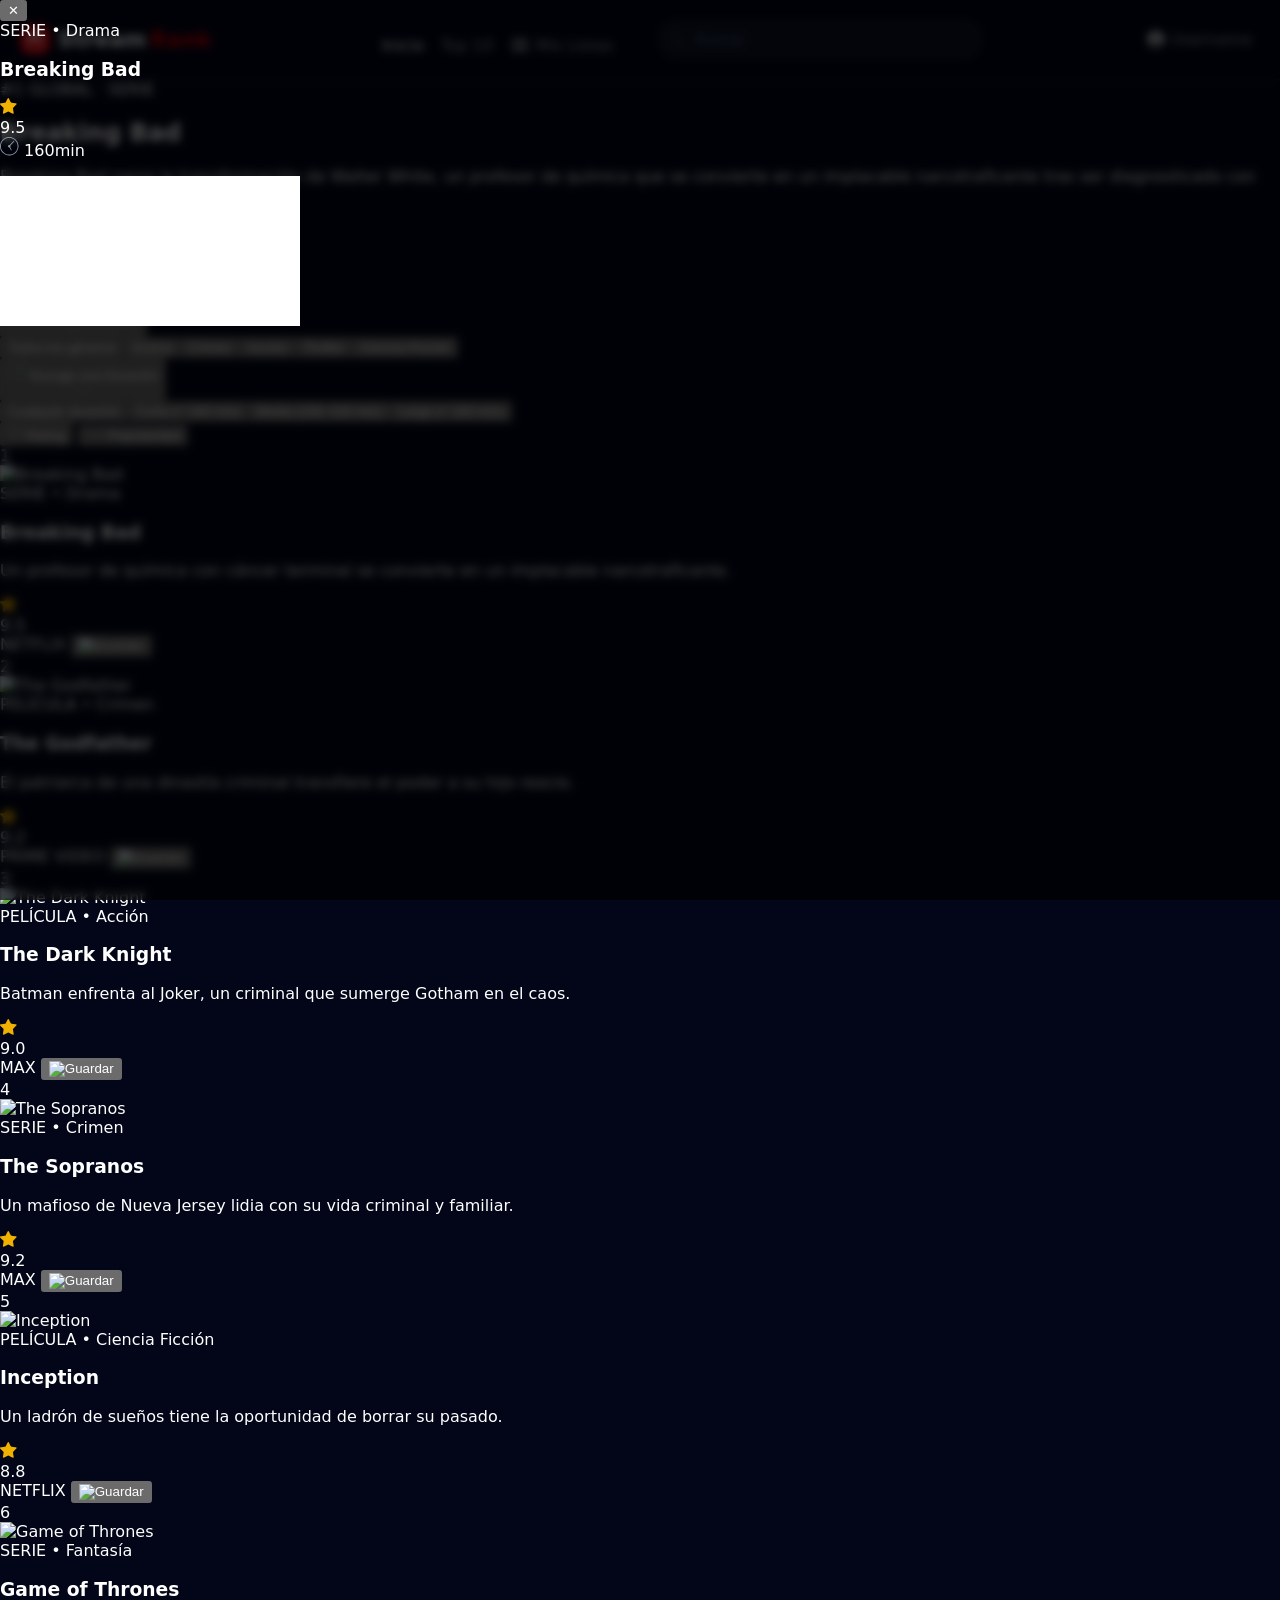
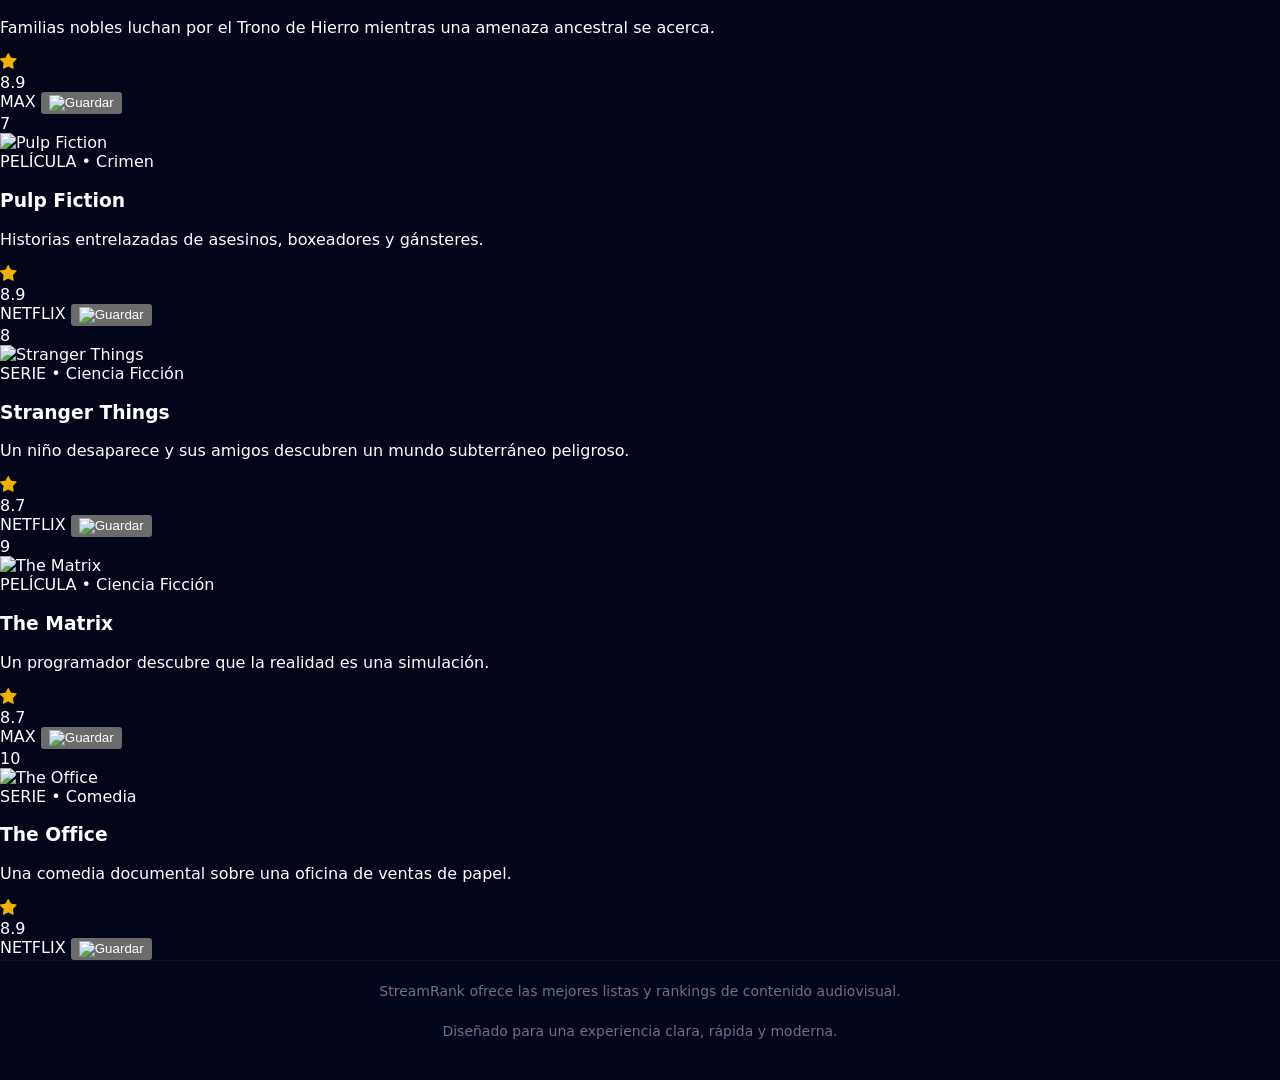
==== commit d98be183: "se añadio seccion de registro" ====
--- a/index.html
+++ b/index.html
@@ -5,13 +5,14 @@
   <meta name="viewport" content="width=device-width, initial-scale=1.0" />
   <title>StreamRank - Inicio</title>
   <link rel="stylesheet" href="css/styles.css" />
+  <link rel="stylesheet" href="css/registro.css">
 </head>
 <body>
   <header class="topbar">
     <div class="topbar-inner">
       <div class="brand" aria-label="StreamRank">
         <span class="brand-icon">
-          <img src="https://www.figma.com/api/mcp/asset/85b5d722-1636-44d9-aa5f-4d37b4220fb5" alt="StreamRank icon" />
+          <img src="assets/icons/Clapperboard.svg" alt="StreamRank icon" />
         </span>
         <span class="brand-title"><span>Stream</span><span>Rank</span></span>
       </div>
@@ -20,9 +21,9 @@
         <nav class="main-nav" aria-label="Navegación principal">
           <a href="index.html" class="nav-link active">Inicio</a>
           <a href="top10.html" class="nav-link">Top 10</a>
-          <a href="#" class="nav-link" id="linkMisListas">
+          <a href="mis-listas.html" class="nav-link">
             <span class="nav-icon">
-              <img src="https://www.figma.com/api/mcp/asset/76e25ff4-db16-4dd6-8a40-b7115513676e" alt="Mis Listas icon" />
+              <img src="assets/icons/Menu.svg" alt="Mis Listas icon" />
             </span>
             Mis Listas
           </a>
@@ -31,26 +32,698 @@
         <form class="search-form" id="searchForm">
           <label class="search-field">
             <span class="search-icon">
-              <img src="https://www.figma.com/api/mcp/asset/14162553-0f0e-436e-b980-db1ef67e9c08" alt="Buscar icon" />
+              <img src="assets/icons/Busqueda.svg" alt="Buscar icon" />
             </span>
             <input id="searchInput" type="search" placeholder="Buscar" aria-label="Buscar" autocomplete="off" />
           </label>
         </form>
       </div>
-
-      <button class="profile-button" type="button" onclick="window.location.href='registro.html'" id="btnIngresar">
-        Ingresar
-      </button>
+      <a href="registro.html" class="nav-link">
+        <span class="profile-icon">
+          <img src="assets/icons/Perfil.svg" alt="Perfil icon" />
+        </span>
+        Username
+      </a>
     </div>
   </header>
 
   <main class="page-content">
-    <h1 style="text-align: center; margin-top: 50px;">Bienvenido a StreamRank</h1>
-  </main>
+    
+    <section class="hero">
+        <div class="hero-info">
+            <span class="hero-tag">#1 GLOBAL · SERIE</span> 
+            
+            <div class="hero-title-container">
+                <h1 class="hero-title">Breaking Bad</h1>
+            </div>
+
+            <div class="hero-desc-container">
+                <p class="hero-description">
+                    Breaking Bad narra la transformación de Walter White, un profesor de química que se convierte en un implacable narcotraficante tras ser diagnosticado con cáncer terminal
+                </p>
+            </div>
+
+            <div class="hero-buttons">
+                <button class="btn btn-primary">
+                    <span class="icon">
+                        <img src="assets/icons/Play.svg" alt="Play icon" />  
+                    </span>
+                    <span class="btn-text">Ver Tráiler / info</span>
+                </button>
+                <button class="btn btn-secondary">
+                    <span class="icon">
+                        <img src="assets/icons/agregar.svg" alt="Agregar icon" />
+                    </span>
+                    <span class="btn-text">Agregar a la lista</span>
+                </button>
+            </div>
+        </div>
+        
+        <div class="hero-image-container">
+           <img src="https://www.hdwallpapers.net/previews/breaking-bad-walter-white-271.jpg" alt="Portada de Breaking Bad" class="hero-image">
+        </div>
+    </section>
+
+    <section class="filters-section">
+        
+        <div class="filters-top-wrapper">
+            
+            <div class="content-type-toggle">
+                
+                <button class="toggle-btn active">
+                    <span class="icon">
+                        <img src="assets/icons/general.svg" alt="Todos">
+                    </span>
+                    <span class="btn-text">Todos</span>
+                </button>
+                
+                <button class="toggle-btn">
+                    <span class="icon">
+                        <img src="assets/icons/Pelicula.svg" alt="Películas">
+                    </span>
+                    <span class="btn-text">Películas</span>
+                </button>
+                
+                <button class="toggle-btn">
+                    <span class="icon">
+                        <img src="assets/icons/Series.svg" alt="Series">
+                    </span>
+                    <span class="btn-text">Series</span>
+                </button>
+
+            </div>
+        </div>
+
+        <div class="filters-bottom-wrapper">
+            
+            <div class="filters-dropdown-group">
+                
+                <button class="dropdown-btn">
+                    <div class="dropdown-content-left">
+                        <img src="assets/icons/Filtrar.svg" alt="Filtro">
+                        <span class="btn-text">Escoge un Género</span>
+                    </div>
+                    <img src="assets/icons/Desplegar.svg" alt="Desplegar">
+                </button>
+
+                <button class="dropdown-btn">
+                    <div class="dropdown-content-left">
+                        <img src="assets/icons/Duracion.svg" alt="Reloj">
+                        <span class="btn-text">Escoge una Duración</span>
+                    </div>
+                    <img src="assets/icons/Desplegar.svg" alt="Desplegar">
+                </button>
+
+            </div>
+
+            <div class="filters-sort-group">
+                
+                <div class="sort-toggle-wrapper">
+                    
+                    <button class="sort-btn active">
+                        <img src="assets/icons/Rating.svg" alt="Rating">
+                        <span class="btn-text">Rating</span>
+                    </button>
+                    
+                    <button class="sort-btn">
+                        <img src="assets/icons/Popularidad.svg" alt="Popularidad">
+                        <span class="btn-text">Popularidad</span>
+                    </button>
+
+                </div>
+            </div>
+
+        </div>
+
+        </section>
+
+        <section class="top-10-section">
+
+          <div class="top-10-list">
+
+                        <!-- CARTA 1: Breaking Bad (Serie - Drama) -->
+            <article class="movie-card"
+                    data-duration="160min"
+                    data-description="Breaking Bad es un thriller explosivo que sigue la transformación de Walter White, un profesor de química convertido en fabricante de metanfetaminas, que junto a su exalumno Jesse Pinkman se adentra en el oscuro mundo del narcotráfico. Una historia de ambición, poder y consecuencias, donde cada decisión puede ser mortal."
+                    data-trailer="https://www.youtube.com/embed/HhesaQXLuRY">
+              <div class="card-number">1</div>
+              <div class="card-image-wrapper">
+                <img src="https://image.tmdb.org/t/p/w500/ggFHVNu6YYI5L9pCfOacjizRGt.jpg" alt="Breaking Bad" class="card-image">
+              </div>
+              <div class="card-info">
+                <div class="info-top-tags">
+                  <span class="tag-type">SERIE</span>
+                  <span class="tag-genre">• Drama</span>
+                </div>
+                <h3 class="info-title">Breaking Bad</h3>
+                <p class="info-desc">Un profesor de química con cáncer terminal se convierte en un implacable narcotraficante.</p>
+                <div class="info-rating">
+                  <div class="rating-icon"><img src="assets/icons/Estrella.svg" alt="Star"></div>
+                  <span class="rating-text">9.5</span>
+                </div>
+              </div>
+              <div class="card-actions">
+                <span class="tag-platform">NETFLIX</span>
+                <button class="btn-bookmark"><img src="assets/icons/Agregar.svg" alt="Guardar" class="bookmark-icon"></button>
+              </div>
+            </article>
+
+            <!-- CARTA 2: The Godfather (Película - Crimen) -->
+            <article class="movie-card"
+                    data-duration="175min"
+                    data-description="El patriarca de una dinastía del crimen organizado transfiere el control de su imperio a su hijo reacio. Exploración del poder, la familia y la traición. Considerada una de las mejores películas de la historia."
+                    data-trailer="https://www.youtube.com/embed/sY1S34973zA">
+              <div class="card-number">2</div>
+              <div class="card-image-wrapper">
+                <img src="https://m.media-amazon.com/images/M/MV5BNGEwYjgwOGQtYjg5ZS00Njc1LTk2ZGEtM2QwZWQ2NjdhZTE5XkEyXkFqcGc@._V1_.jpg" alt="The Godfather" class="card-image">
+              </div>
+              <div class="card-info">
+                <div class="info-top-tags">
+                  <span class="tag-type">PELÍCULA</span>
+                  <span class="tag-genre">• Crimen</span>
+                </div>
+                <h3 class="info-title">The Godfather</h3>
+                <p class="info-desc">El patriarca de una dinastía criminal transfiere el poder a su hijo reacio.</p>
+                <div class="info-rating">
+                  <div class="rating-icon"><img src="assets/icons/Estrella.svg" alt="Star"></div>
+                  <span class="rating-text">9.2</span>
+                </div>
+              </div>
+              <div class="card-actions">
+                <span class="tag-platform">PRIME VIDEO</span>
+                <button class="btn-bookmark"><img src="assets/icons/Agregar.svg" alt="Guardar" class="bookmark-icon"></button>
+              </div>
+            </article>
+
+            <!-- CARTA 3: The Dark Knight (Película - Acción) -->
+            <article class="movie-card"
+                    data-duration="152min"
+                    data-description="Batman se enfrenta a su enemigo más psicótico: el Joker, un criminal maestro que sumerge a Gotham en el caos. Considerada una de las mejores películas de superhéroes de la historia, con una actuación inolvidable de Heath Ledger."
+                    data-trailer="https://www.youtube.com/embed/EXeTwQWrcwY">
+              <div class="card-number">3</div>
+              <div class="card-image-wrapper">
+                <img src="https://image.tmdb.org/t/p/w500/qJ2tW6WMUDux911r6m7haRef0WH.jpg" alt="The Dark Knight" class="card-image">
+              </div>
+              <div class="card-info">
+                <div class="info-top-tags">
+                  <span class="tag-type">PELÍCULA</span>
+                  <span class="tag-genre">• Acción</span>
+                </div>
+                <h3 class="info-title">The Dark Knight</h3>
+                <p class="info-desc">Batman enfrenta al Joker, un criminal que sumerge Gotham en el caos.</p>
+                <div class="info-rating">
+                  <div class="rating-icon"><img src="assets/icons/Estrella.svg" alt="Star"></div>
+                  <span class="rating-text">9.0</span>
+                </div>
+              </div>
+              <div class="card-actions">
+                <span class="tag-platform">MAX</span>
+                <button class="btn-bookmark"><img src="assets/icons/Agregar.svg" alt="Guardar" class="bookmark-icon"></button>
+              </div>
+            </article>
+
+            <!-- CARTA 4: The Sopranos (Serie - Crimen) -->
+            <article class="movie-card"
+                    data-duration="55min"
+                    data-description="Tony Soprano, un mafioso de Nueva Jersey, lucha por equilibrar su vida criminal con los problemas familiares. Considerada una de las mejores series de la historia, pionera en la televisión moderna."
+                    data-trailer="https://www.youtube.com/embed/KMx4iFcozK0">
+              <div class="card-number">4</div>
+              <div class="card-image-wrapper">
+                <img src="https://m.media-amazon.com/images/M/MV5BZjYwNWQwOTMtMzYwOS00NTcxLWFhNTYtNGQ4YjdmYTcyNDFkXkEyXkFqcGc@._V1_.jpg" alt="The Sopranos" class="card-image">
+              </div>
+              <div class="card-info">
+                <div class="info-top-tags">
+                  <span class="tag-type">SERIE</span>
+                  <span class="tag-genre">• Crimen</span>
+                </div>
+                <h3 class="info-title">The Sopranos</h3>
+                <p class="info-desc">Un mafioso de Nueva Jersey lidia con su vida criminal y familiar.</p>
+                <div class="info-rating">
+                  <div class="rating-icon"><img src="assets/icons/Estrella.svg" alt="Star"></div>
+                  <span class="rating-text">9.2</span>
+                </div>
+              </div>
+              <div class="card-actions">
+                <span class="tag-platform">MAX</span>
+                <button class="btn-bookmark"><img src="assets/icons/Agregar.svg" alt="Guardar" class="bookmark-icon"></button>
+              </div>
+            </article>
+
+            <!-- CARTA 5: Inception (Película - Ciencia Ficción) -->
+            <article class="movie-card"
+                    data-duration="148min"
+                    data-description="Un ladrón que roba secretos del subconsciente durante el sueño tiene la oportunidad de borrar su pasado. Christopher Nolan dirige esta obra maestra visual que desafía la realidad."
+                    data-trailer="https://www.youtube.com/embed/YoHD9XEInc0">
+              <div class="card-number">5</div>
+              <div class="card-image-wrapper">
+                <img src="https://play-lh.googleusercontent.com/buKf27Hxendp3tLNpNtP3E-amP0o4yYV-SGKyS2u-Y3GdGRTyfNCIT5WAVs2OudOz6so5K1jtYdAUKI9nw8=w240-h480-rw" alt="Inception" class="card-image">
+              </div>
+              <div class="card-info">
+                <div class="info-top-tags">
+                  <span class="tag-type">PELÍCULA</span>
+                  <span class="tag-genre">• Ciencia Ficción</span>
+                </div>
+                <h3 class="info-title">Inception</h3>
+                <p class="info-desc">Un ladrón de sueños tiene la oportunidad de borrar su pasado.</p>
+                <div class="info-rating">
+                  <div class="rating-icon"><img src="assets/icons/Estrella.svg" alt="Star"></div>
+                  <span class="rating-text">8.8</span>
+                </div>
+              </div>
+              <div class="card-actions">
+                <span class="tag-platform">NETFLIX</span>
+                <button class="btn-bookmark"><img src="assets/icons/Agregar.svg" alt="Guardar" class="bookmark-icon"></button>
+              </div>
+            </article>
+
+            <!-- CARTA 6: Game of Thrones (Serie - Fantasía) -->
+            <article class="movie-card"
+                    data-duration="55min"
+                    data-description="Nobles familias luchan por el control del Trono de Hierro mientras una amenaza ancestral se acerca desde el norte. Dragones, traiciones, batallas épicas y personajes que marcaron la televisión moderna."
+                    data-trailer="https://www.youtube.com/embed/KPLWWIOCOOQ">
+              <div class="card-number">6</div>
+              <div class="card-image-wrapper">
+                <img src="https://m.media-amazon.com/images/M/MV5BMTNhMDJmNmYtNDQ5OS00ODdlLWE0ZDAtZTgyYTIwNDY3OTU3XkEyXkFqcGc@._V1_.jpg" alt="Game of Thrones" class="card-image">
+              </div>
+              <div class="card-info">
+                <div class="info-top-tags">
+                  <span class="tag-type">SERIE</span>
+                  <span class="tag-genre">• Fantasía</span>
+                </div>
+                <h3 class="info-title">Game of Thrones</h3>
+                <p class="info-desc">Familias nobles luchan por el Trono de Hierro mientras una amenaza ancestral se acerca.</p>
+                <div class="info-rating">
+                  <div class="rating-icon"><img src="assets/icons/Estrella.svg" alt="Star"></div>
+                  <span class="rating-text">8.9</span>
+                </div>
+              </div>
+              <div class="card-actions">
+                <span class="tag-platform">MAX</span>
+                <button class="btn-bookmark"><img src="assets/icons/Agregar.svg" alt="Guardar" class="bookmark-icon"></button>
+              </div>
+            </article>
+
+            <!-- CARTA 7: Pulp Fiction (Película - Crimen) -->
+            <article class="movie-card"
+                    data-duration="154min"
+                    data-description="Las vidas de dos asesinos a sueldo, un boxeador, la esposa de un gánster y dos ladrones se entrelazan en historias no lineales llenas de diálogos brillantes y violencia estilizada."
+                    data-trailer="https://www.youtube.com/embed/s7EdQ4FqbhY">
+              <div class="card-number">7</div>
+              <div class="card-image-wrapper">
+                <img src="https://image.tmdb.org/t/p/w500/d5iIlFn5s0ImszYzBPb8JPIfbXD.jpg" alt="Pulp Fiction" class="card-image">
+              </div>
+              <div class="card-info">
+                <div class="info-top-tags">
+                  <span class="tag-type">PELÍCULA</span>
+                  <span class="tag-genre">• Crimen</span>
+                </div>
+                <h3 class="info-title">Pulp Fiction</h3>
+                <p class="info-desc">Historias entrelazadas de asesinos, boxeadores y gánsteres.</p>
+                <div class="info-rating">
+                  <div class="rating-icon"><img src="assets/icons/Estrella.svg" alt="Star"></div>
+                  <span class="rating-text">8.9</span>
+                </div>
+              </div>
+              <div class="card-actions">
+                <span class="tag-platform">NETFLIX</span>
+                <button class="btn-bookmark"><img src="assets/icons/Agregar.svg" alt="Guardar" class="bookmark-icon"></button>
+              </div>
+            </article>
+
+            <!-- CARTA 8: Stranger Things (Serie - Ciencia Ficción) -->
+            <article class="movie-card"
+                    data-duration="50min"
+                    data-description="En un pueblo de Indiana en los años 80, un niño desaparece y sus amigos, junto con su madre y el jefe de policía, se enfrentan a una peligrosa realidad alterna llena de monstruos y experimentos gubernamentales."
+                    data-trailer="https://www.youtube.com/embed/mnd7sFt5c3A">
+              <div class="card-number">8</div>
+              <div class="card-image-wrapper">
+                <img src="https://image.tmdb.org/t/p/w500/x2LSRK2Cm7MZhjluni1msVJ3wDF.jpg" alt="Stranger Things" class="card-image">
+              </div>
+              <div class="card-info">
+                <div class="info-top-tags">
+                  <span class="tag-type">SERIE</span>
+                  <span class="tag-genre">• Ciencia Ficción</span>
+                </div>
+                <h3 class="info-title">Stranger Things</h3>
+                <p class="info-desc">Un niño desaparece y sus amigos descubren un mundo subterráneo peligroso.</p>
+                <div class="info-rating">
+                  <div class="rating-icon"><img src="assets/icons/Estrella.svg" alt="Star"></div>
+                  <span class="rating-text">8.7</span>
+                </div>
+              </div>
+              <div class="card-actions">
+                <span class="tag-platform">NETFLIX</span>
+                <button class="btn-bookmark"><img src="assets/icons/Agregar.svg" alt="Guardar" class="bookmark-icon"></button>
+              </div>
+            </article>
+
+            <!-- CARTA 9: The Matrix (Película - Ciencia Ficción) -->
+            <article class="movie-card"
+                    data-duration="136min"
+                    data-description="Un programador descubre que la realidad en la que vive es una simulación controlada por máquinas. Neo se une a un grupo de rebeldes para luchar contra sus opresores y liberar a la humanidad."
+                    data-trailer="https://www.youtube.com/embed/vKQi3bBA1y8">
+              <div class="card-number">9</div>
+              <div class="card-image-wrapper">
+                <img src="https://image.tmdb.org/t/p/w500/f89U3ADr1oiB1s9GkdPOEpXUk5H.jpg" alt="The Matrix" class="card-image">
+              </div>
+              <div class="card-info">
+                <div class="info-top-tags">
+                  <span class="tag-type">PELÍCULA</span>
+                  <span class="tag-genre">• Ciencia Ficción</span>
+                </div>
+                <h3 class="info-title">The Matrix</h3>
+                <p class="info-desc">Un programador descubre que la realidad es una simulación.</p>
+                <div class="info-rating">
+                  <div class="rating-icon"><img src="assets/icons/Estrella.svg" alt="Star"></div>
+                  <span class="rating-text">8.7</span>
+                </div>
+              </div>
+              <div class="card-actions">
+                <span class="tag-platform">MAX</span>
+                <button class="btn-bookmark"><img src="assets/icons/Agregar.svg" alt="Guardar" class="bookmark-icon"></button>
+              </div>
+            </article>
+
+            <!-- CARTA 10: The Office (US) (Serie - Comedia) -->
+            <article class="movie-card"
+                    data-duration="22min"
+                    data-description="Una comedia documental sobre la vida en una oficina de ventas de papel. Personajes inolvidables, momentos incómodos y un humor único que la convirtieron en un fenómeno de culto."
+                    data-trailer="https://www.youtube.com/embed/tNcDHWpselE">
+              <div class="card-number">10</div>
+              <div class="card-image-wrapper">
+                <img src="https://upload.wikimedia.org/wikipedia/en/5/58/TheOffice_S7_DVD.jpg" alt="The Office" class="card-image">
+              </div>
+              <div class="card-info">
+                <div class="info-top-tags">
+                  <span class="tag-type">SERIE</span>
+                  <span class="tag-genre">• Comedia</span>
+                </div>
+                <h3 class="info-title">The Office</h3>
+                <p class="info-desc">Una comedia documental sobre una oficina de ventas de papel.</p>
+                <div class="info-rating">
+                  <div class="rating-icon"><img src="assets/icons/Estrella.svg" alt="Star"></div>
+                  <span class="rating-text">8.9</span>
+                </div>
+              </div>
+              <div class="card-actions">
+                <span class="tag-platform">NETFLIX</span>
+                <button class="btn-bookmark"><img src="assets/icons/Agregar.svg" alt="Guardar" class="bookmark-icon"></button>
+              </div>
+            </article>
+
+
+
+          </div>  
+    </section>
+    </main>
 
   <footer class="footer">
     <p class="footer-text">StreamRank ofrece las mejores listas y rankings de contenido audiovisual.</p>
     <p class="footer-text">Diseñado para una experiencia clara, rápida y moderna.</p>
   </footer>
+
+<!-- MODAL FLOTANTE - UN SOLO MODAL PARA TODAS LAS CARTAS -->
+<div class="modal-overlay" id="modalOverlay">
+  <div class="floating-card">
+    <div class="modal-header">
+      <button class="modal-close-btn" id="closeModalBtn">✕</button>
+    </div>
+    <div class="modal-content">
+      <!-- Tags -->
+      <div class="modal-tags">
+        <span class="tag-type" id="modalType">SERIE</span>
+        <span class="tag-genre" id="modalGenre">• Drama</span>
+      </div>
+
+      <!-- Título -->
+      <h3 class="info-title" id="modalTitle">Breaking Bad</h3>
+
+      <!-- Rating + Duración -->
+      <div class="modal-rating-duration">
+        <div class="info-rating">
+          <div class="rating-icon"><img src="assets/icons/Estrella.svg" alt="Star"></div>
+          <span class="rating-text" id="modalRating">9.5</span>
+        </div>
+        <div class="modal-duration-badge">
+          <img src="assets/icons/Duracion.svg" alt="Duración" class="duration-icon">
+          <span id="modalDuration">160min</span>
+        </div>
+      </div>
+
+      <!-- Descripción larga (se actualiza dinámicamente) -->
+      <p class="info-desc" id="modalDesc"></p>
+
+      <!-- Tráiler (se actualiza dinámicamente) -->
+      <div class="trailer-wrapper">
+        <iframe id="trailerIframe" src="https://www.youtube.com/embed/HhesaQXLuRY" title="Trailer" frameborder="0" allowfullscreen></iframe>
+      </div>
+
+    </div>
+  </div>
+</div>
+
+  <script>
+    document.addEventListener('DOMContentLoaded', () => {
+      const btnAgregar = document.querySelector('.btn-secondary');
+      
+      btnAgregar.addEventListener('click', function() {
+        this.classList.toggle('added');
+        
+        const icon = this.querySelector('.icon');
+        const text = this.querySelector('.btn-text');
+        
+        if (this.classList.contains('added')) {
+          icon.innerHTML = '<img src="assets/icons/agregada.svg" alt="Agregado" style="width: 20px; height: 20px; object-fit: contain;" />';
+          text.textContent = 'Agregado';
+        } else {
+          icon.innerHTML = '<img src="assets/icons/agregar.svg" alt="Agregar" style="width: 20px; height: 20px; object-fit: contain;" />'; 
+          text.textContent = 'Agregar a la lista';
+        }
+      });
+    });
+  </script>
+
+  <script>
+    // Seleccionamos todos los botones de guardado de las tarjetas
+    const bookmarkButtons = document.querySelectorAll('.btn-bookmark');
+
+    bookmarkButtons.forEach(button => {
+        button.addEventListener('click', function() {
+            // Alterna la clase 'active' (pone y quita el fondo rojo)
+            this.classList.toggle('active');
+
+            // Seleccionamos la imagen que está dentro del botón
+            const icon = this.querySelector('img');
+
+            // Si el botón ahora tiene la clase 'active', cambiamos el icono al de check
+            if (this.classList.contains('active')) {
+                // Asegúrate de tener un icono de check rojo en tu carpeta assets
+                icon.src = 'assets/icons/agregada.svg'; 
+            } else {
+                // Si se quita el 'active', vuelve al icono original
+                icon.src = 'assets/icons/agregar.svg';
+            }
+        });
+    });
+  </script>
+
+<script>
+    document.addEventListener('DOMContentLoaded', () => {
+    const modalOverlay = document.getElementById('modalOverlay');
+    const closeBtn = document.getElementById('closeModalBtn');
+    
+    // Elementos del modal
+    const modalType = document.getElementById('modalType');
+    const modalGenre = document.getElementById('modalGenre');
+    const modalTitle = document.getElementById('modalTitle');
+    const modalRating = document.getElementById('modalRating');
+    const modalDesc = document.getElementById('modalDesc');
+    const modalDuration = document.getElementById('modalDuration');
+    const trailerIframe = document.getElementById('trailerIframe');
+    
+    function openModal(card) {
+        // Obtener datos de la carta (clases existentes)
+        const typeElem = card.querySelector('.tag-type');
+        const genreElem = card.querySelector('.tag-genre');
+        const titleElem = card.querySelector('.info-title');
+        const ratingElem = card.querySelector('.rating-text');
+        
+        // Actualizar modal con esos datos
+        if (typeElem) modalType.textContent = typeElem.textContent;
+        if (genreElem) modalGenre.textContent = genreElem.textContent;
+        if (titleElem) modalTitle.textContent = titleElem.textContent;
+        if (ratingElem) modalRating.textContent = ratingElem.textContent;
+        
+        // Obtener datos de atributos data-*
+        const duration = card.dataset.duration || '160min';
+        const description = card.dataset.description || '';
+        const trailerUrl = card.dataset.trailer || 'https://www.youtube.com/embed/HhesaQXLuRY';
+        
+        modalDuration.textContent = duration;
+        modalDesc.textContent = description;
+        trailerIframe.src = trailerUrl;
+        
+        // Mostrar modal
+        modalOverlay.classList.add('active');
+        document.body.classList.add('modal-open');
+    }
+    
+    function closeModal() {
+        modalOverlay.classList.remove('active');
+        document.body.classList.remove('modal-open');
+        // Opcional: detener el vídeo al cerrar
+        // trailerIframe.src = trailerIframe.src;
+    }
+    
+    // Asignar evento click a todas las cartas
+    const cards = document.querySelectorAll('.movie-card');
+    cards.forEach(card => {
+        card.addEventListener('click', (e) => {
+        if (e.target.closest('.btn-bookmark')) return;
+        openModal(card);
+        });
+    });
+    
+    // Cerrar modal
+    closeBtn.addEventListener('click', closeModal);
+    modalOverlay.addEventListener('click', (e) => {
+        if (e.target === modalOverlay) closeModal();
+    });
+    document.addEventListener('keydown', (e) => {
+        if (e.key === 'Escape' && modalOverlay.classList.contains('active')) closeModal();
+    });
+    });
+    const todasLasCartas = document.querySelectorAll('.movie-card');
+
+  function filtrarCartas() {
+    const tipoActivo = document.querySelector('.toggle-btn.active')?.dataset.tipo || 'todos';
+    const generoActivo = document.querySelector('.dropdown-btn[data-tipo="genero"]')?.dataset.valor || 'todos';
+    const duracionActiva = document.querySelector('.dropdown-btn[data-tipo="duracion"]')?.dataset.valor || 'todos';
+
+    todasLasCartas.forEach(card => {
+      const tipo = card.querySelector('.tag-type')?.textContent.trim().toLowerCase();
+      const genero = card.querySelector('.tag-genre')?.textContent.replace('•','').trim().toLowerCase();
+      const duracion = parseInt(card.dataset.duration) || 0;
+
+      let visible = true;
+
+      // Filtro tipo
+      if (tipoActivo === 'peliculas' && tipo !== 'película') visible = false;
+      if (tipoActivo === 'series' && tipo !== 'serie') visible = false;
+
+      // Filtro género
+      if (generoActivo !== 'todos' && !genero.includes(generoActivo)) visible = false;
+
+      // Filtro duración
+      if (duracionActiva === 'corta' && duracion > 100) visible = false;
+      if (duracionActiva === 'media' && (duracion <= 100 || duracion > 150)) visible = false;
+      if (duracionActiva === 'larga' && duracion <= 150) visible = false;
+
+      card.style.display = visible ? '' : 'none';
+    });
+
+    ordenarCartas();
+  }
+
+  function ordenarCartas() {
+    const ordenActivo = document.querySelector('.sort-btn.active')?.dataset.orden || 'rating';
+    const lista = document.querySelector('.top-10-list');
+    const cartas = [...lista.querySelectorAll('.movie-card')].filter(c => c.style.display !== 'none');
+
+    cartas.sort((a, b) => {
+      if (ordenActivo === 'rating') {
+        return parseFloat(b.querySelector('.rating-text')?.textContent || 0)
+             - parseFloat(a.querySelector('.rating-text')?.textContent || 0);
+      } else {
+        // popularidad = número de carta original
+        return parseInt(a.querySelector('.card-number')?.textContent || 0)
+             - parseInt(b.querySelector('.card-number')?.textContent || 0);
+      }
+    });
+
+    cartas.forEach(c => lista.appendChild(c));
+  }
+
+  // ── TOGGLE TIPO (Todos / Películas / Series) ──
+  const tipoMap = { 'Todos': 'todos', 'Películas': 'peliculas', 'Series': 'series' };
+  document.querySelectorAll('.toggle-btn').forEach(btn => {
+    btn.dataset.tipo = tipoMap[btn.querySelector('.btn-text')?.textContent.trim()] || 'todos';
+    btn.addEventListener('click', () => {
+      document.querySelectorAll('.toggle-btn').forEach(b => b.classList.remove('active'));
+      btn.classList.add('active');
+      filtrarCartas();
+    });
+  });
+
+  // ── SORT (Rating / Popularidad) ──
+  const ordenMap = { 'Rating': 'rating', 'Popularidad': 'popularidad' };
+  document.querySelectorAll('.sort-btn').forEach(btn => {
+    btn.dataset.orden = ordenMap[btn.querySelector('.btn-text')?.textContent.trim()] || 'rating';
+    btn.addEventListener('click', () => {
+      document.querySelectorAll('.sort-btn').forEach(b => b.classList.remove('active'));
+      btn.classList.add('active');
+      filtrarCartas();
+    });
+  });
+
+  // ── DROPDOWNS ──
+  function crearDropdown(btnEl, tipo, opciones) {
+    btnEl.dataset.tipo = tipo;
+    btnEl.dataset.valor = 'todos';
+
+    const wrapper = document.createElement('div');
+    wrapper.className = 'dropdown-wrapper';
+    btnEl.parentNode.insertBefore(wrapper, btnEl);
+    wrapper.appendChild(btnEl);
+
+    const menu = document.createElement('div');
+    menu.className = 'dropdown-menu';
+    menu.innerHTML = opciones.map(o =>
+      `<button class="dropdown-option" data-valor="${o.valor}" type="button">${o.label}</button>`
+    ).join('');
+    wrapper.appendChild(menu);
+
+    btnEl.addEventListener('click', (e) => {
+      e.stopPropagation();
+      // Cerrar otros dropdowns
+      document.querySelectorAll('.dropdown-menu.open').forEach(m => {
+        if (m !== menu) m.classList.remove('open');
+      });
+      menu.classList.toggle('open');
+    });
+
+    menu.querySelectorAll('.dropdown-option').forEach(opt => {
+      opt.addEventListener('click', () => {
+        btnEl.dataset.valor = opt.dataset.valor;
+        btnEl.querySelector('.btn-text').textContent = opt.textContent;
+        menu.classList.remove('open');
+        filtrarCartas();
+      });
+    });
+  }
+
+  const dropdowns = document.querySelectorAll('.dropdown-btn');
+  crearDropdown(dropdowns[0], 'genero', [
+    { valor: 'todos', label: 'Todos los géneros' },
+    { valor: 'drama', label: 'Drama' },
+    { valor: 'crimen', label: 'Crimen' },
+    { valor: 'acción', label: 'Acción' },
+    { valor: 'thriller', label: 'Thriller' },
+    { valor: 'ciencia ficción', label: 'Ciencia Ficción' },
+  ]);
+  crearDropdown(dropdowns[1], 'duracion', [
+    { valor: 'todos', label: 'Cualquier duración' },
+    { valor: 'corta', label: 'Corta (< 100 min)' },
+    { valor: 'media', label: 'Media (100–150 min)' },
+    { valor: 'larga', label: 'Larga (> 150 min)' },
+  ]);
+
+  // Cerrar dropdowns al hacer clic afuera
+  document.addEventListener('click', () => {
+    document.querySelectorAll('.dropdown-menu.open').forEach(m => m.classList.remove('open'));
+  });
+    
+</script>
+
 </body>
-</html>
+</html>
--- a/css/styles.css
+++ b/css/styles.css
@@ -1,5 +1,3 @@
-@import url('https://fonts.googleapis.com/css2?family=Inter:wght@300;400;500;700;800&display=swap');
-
 :root {
   color-scheme: dark;
   /* Colores */
@@ -40,16 +38,15 @@
   display: flex;
   flex-direction: column;
   min-height: 100vh;
-  font-family: var(--font-main);
-  background: var(--color-bg);
-  color: var(--color-text-primary);
+  font-family: 'Inter', ui-sans-serif, system-ui, -apple-system, BlinkMacSystemFont, 'Segoe UI', sans-serif;
+  background: #020618;
+  color: #ffffff;
 }
 
 .page-content {
   flex: 1;
 }
 
-/* --- ESTILOS DE TU HEADER --- */
 .topbar {
   display: flex;
   flex-direction: column;
@@ -57,8 +54,8 @@
   align-self: stretch;
   padding: 20px;
   width: 100%;
-  border-bottom: 1px solid var(--color-border);
-  background: var(--color-topbar-bg);
+  border-bottom: 1px solid rgba(255, 255, 255, 0.1);
+  background: rgba(2, 6, 24, 0.8);
 }
 
 .topbar-inner {
@@ -88,8 +85,8 @@
   align-items: center;
   padding: 4.9px;
   gap: 7px;
-  border-radius: var(--radius-md);
-  background: var(--color-brand);
+  border-radius: 9.1px;
+  background: #E7000B;
 }
 
 .brand-icon img {
@@ -108,11 +105,11 @@
 }
 
 .brand-title span:first-child {
-  color: var(--color-text-primary);
+  color: #ffffff;
 }
 
 .brand-title span:last-child {
-  color: var(--color-brand-dark);
+  color: #d00000;
 }
 
 .header-nav-row {
@@ -149,6 +146,7 @@
   text-decoration: none;
   cursor: pointer;
   transition: color 0.3s;  
+  
 }
 
 .nav-link.active, 
@@ -191,28 +189,31 @@
   height: 100%;
   padding: 10px;
   gap: 8px;
-  border-radius: var(--radius-pill);
-  border: 1px solid var(--color-border);
-  background: var(--color-search-bg);
-  cursor: text;
+  border-radius: 33554400px;
+  border: 1px solid rgba(255, 255, 255, 0.1);
+  background: rgba(15, 23, 43, 0.8);
 }
 
 .search-field input {
   width: 100%;
   background: transparent;
   border: none;
-  color: var(--color-text-primary);
+  color: #ffffff;
   font-size: 16px;
   font-weight: 500;
   outline: none;
 }
 
 .search-field input::placeholder {
-  color: var(--color-text-placeholder);
+  color: #455172;
+}
+
+.search-field {
+  cursor: text;
 }
 
 .search-field:focus-within {
-  border-color: var(--color-border-hover);
+  border-color: rgba(255, 255, 255, 0.2);
 }
 
 .search-icon {
@@ -230,7 +231,7 @@
   align-content: space-between;
   column-gap: 6px;
   flex-wrap: wrap;
-  color: var(--color-text-muted);
+  color: #8d95a5;
   font-size: 16px;
   font-weight: 700;
   background: transparent;
@@ -246,7 +247,6 @@
   justify-content: center;
 }
 
-/* --- ESTILOS DE TU FOOTER --- */
 .footer {
   display: flex;
   flex-direction: column;
@@ -260,1085 +260,12 @@
 
 .footer-text {
   flex: 1 0 0;
-  color: var(--color-text-footer);
+  color: #62748E;
   text-align: center;
-  font-family: var(--font-main);
+  font-family: Inter, ui-sans-serif, system-ui, -apple-system, BlinkMacSystemFont, 'Segoe UI', sans-serif;
   font-size: 14px;
   font-style: normal;
   font-weight: 400;
   line-height: 20px;
   margin: 0;
-}
-
-
-
-main {
-    display: flex;
-    flex-direction: column;
-    align-items: center;
-    gap: 20px;
-    align-self: stretch;
-    width: 100%;
-    padding-bottom: 60px; 
-}
-
-/* ============================================================== */
-/* NUEVA SECCIÓN HERO                         */
-/* ============================================================== */
-
-.hero {
-    display: flex;
-    padding: 60px 40px;
-    justify-content: space-between;
-    align-items: center;
-    align-self: stretch; 
-    box-sizing: border-box;
-}
-
-/* --- CONTENEDOR INFO --- */
-.hero-info {
-    display: flex;
-    padding: 0 10px;
-    flex-direction: column;
-    justify-content: center;
-    align-items: flex-start;
-    gap: 7px;
-    flex: 1 0 0;
-}
-
-/* TAG / BOTÓN SUPERIOR */
-.hero-tag {
-    display: flex;
-    height: 34px;
-    padding: 6px 16px;
-    justify-content: center;
-    align-items: center;
-    column-gap: 6px;
-    flex-wrap: wrap;
-    border-radius: 33px;
-    border: 1px solid rgba(251, 44, 54, 0.30);
-    background: rgba(231, 0, 11, 0.20);
-
-    color: #FF6467;
-    text-align: center;
-    font-family: var(--font-main); /* Usa la variable que ya incluye Inter */
-    font-size: 16px;
-    font-style: normal;
-    font-weight: 700;
-    line-height: 20px;
-    letter-spacing: 2px;
-}
-
-/* TÍTULO Y DESCRIPCIÓN */
-.hero-title-container, .hero-desc-container {
-    display: flex;
-    padding: 10px 0;
-    flex-direction: column;
-    justify-content: center;
-    align-items: flex-start;
-    gap: 10px;
-    align-self: stretch;
-}
-
-.hero-title {
-    align-self: stretch;
-    color: var(--color-text-primary);
-    font-size: 72px;
-    font-weight: 800;
-    line-height: 90px;
-    letter-spacing: -1.8px;
-    margin: 0;
-}
-
-.hero-description {
-    align-self: stretch;
-    color: #CAD5E2;
-    font-size: 20px;
-    font-weight: 300;
-    line-height: 32.5px;
-    margin: 0;
-}
-
-/* --- BOTONES --- */
-.hero-buttons {
-    display: flex;
-    align-items: center;
-    gap: 14px;
-    align-self: stretch;
-    flex-wrap: wrap;
-    margin-top: 10px;
-}
-
-.btn {
-    display: flex;
-    height: 58px;
-    padding: 8px 32px;
-    justify-content: center;
-    align-items: center;
-    column-gap: 6px;
-    flex-wrap: wrap;
-    border-radius: 33px;
-    border: 1px solid rgba(255, 255, 255, 0.40);
-    box-shadow: 0 4px 4px 0 rgba(0, 0, 0, 0.25);
-    cursor: pointer;
-    font-size: 16px;
-    font-weight: 700;
-    color: var(--color-text-primary); 
-    transition: transform 0.2s, background 0.2s; /* Un toque de interactividad */
-}
-
-.btn:hover {
-    transform: scale(1.02);
-}
-
-.btn-primary { background: var(--color-brand); }
-.btn-secondary { background: #959191; }
-.btn.btn-secondary.added {
-    border: 1px solid rgba(251, 44, 54, 0.30);
-    background: rgba(231, 0, 11, 0.20);
-    color: #FF6467;
-    letter-spacing: 2px;
-    box-shadow: 0 4px 4px 0 rgba(0, 0, 0, 0.25); 
-}
-
-.icon {
-    display: flex;
-    justify-content: center;
-    align-items: center;
-}
-
-/* --- CONTENEDOR IMAGEN --- */
-.hero-image-container {
-    display: flex;
-    padding: 1px;
-    flex-direction: column;
-    justify-content: center;
-    align-items: flex-start;
-    gap: 10px;
-    flex: 1 0 0;
-    border-radius: 24px;
-    border: 1px solid rgba(255, 255, 255, 0.10);
-    background: rgba(255, 255, 255, 0.00);
-    box-shadow: 0 25px 50px -12px rgba(0, 0, 0, 0.25);
-    overflow: hidden;
-}
-
-.hero-image {
-    width: 100%; /* Asegura que tome todo el ancho de su contenedor */
-    height: 382.967px;
-    align-self: stretch;
-    aspect-ratio: 87 / 49;
-    
-    /* Estas dos líneas hacen la magia de no deformar la imagen */
-    object-fit: cover;
-    object-position: center; 
-    
-    border-radius: 23px; 
-    background-color: lightgray; /* Color de fondo por si la imagen tarda en cargar */
-}
-
-/* ============================================================== */
-/* SECCIÓN FILTROS                                                */
-/* ============================================================== */
-
-/* Contenedor principal de toda la sección */
-.filters-section {
-    display: flex;
-    padding: 20px 40px;
-    flex-direction: column;
-    justify-content: center;
-    align-items: flex-start;
-    gap: 30px;
-    align-self: stretch;
-    box-sizing: border-box;
-}
-
-/* Primer contenedor (El borde sutil que envuelve el toggle) */
-.filters-top-wrapper {
-    display: flex;
-    padding: 10px;
-    align-items: center;
-    align-content: center;
-    gap: 19px;
-    flex-wrap: wrap;
-    border-radius: 14px;
-    border: 1px solid rgba(255, 255, 255, 0.05);
-}
-
-/* Contenedor de los 3 botones */
-.content-type-toggle {
-    display: flex;
-    width: 413px;
-    align-items: center;
-    align-content: center;
-    gap: 19px;
-    flex-wrap: wrap;
-    border-radius: 12px;
-    background: #454953;
-}
-
-/* Estilo base para los botones (Películas y Series) */
-.toggle-btn {
-    display: flex;
-    width: 125px; 
-    height: 40px;
-    padding: 0 16px; /* Ajustado para no romper el centrado vertical */
-    justify-content: center; /* Centra horizontalmente */
-    align-items: center; /* Centra verticalmente */
-    gap: 6px; /* Espacio entre el icono y el texto */
-    
-    border-radius: 12px;
-    background: transparent; /* Lo hacemos transparente porque el contenedor ya es gris */
-    border: none;
-    cursor: pointer;
-    
-    /* Tipografía */
-    color: #9CA3AF; /* Gris claro, ajusta si tienes una variable */
-    font-family: var(--font-main);
-    font-size: 16px;
-    font-weight: 500;
-    transition: background 0.3s, color 0.3s;
-}
-
-/* Estilo específico para el botón ACTIVO (Todos) */
-.toggle-btn.active {
-    flex: 1 0 0; /* Hace que llene el espacio disponible */
-    background: #E7000B; 
-    color: #FFFFFF; 
-}
-
-/* Evitar que los íconos se deformen */
-.toggle-btn .icon {
-    display: flex;
-    justify-content: center;
-    align-items: center;
-}
-
-/* Controla el tamaño de las imágenes dentro de los íconos de los filtros */
-.toggle-btn .icon img {
-    width: 16px;
-    height: 16px;
-    object-fit: contain;
-}
-
-/* Pequeño efecto hover para los botones inactivos */
-.toggle-btn:not(.active):hover {
-    background: #565a66;
-    color: var(--color-text-primary);
-}
-
-/* ============================================================== */
-/* SEGUNDO CONTENEDOR: BARRA DE FILTROS INFERIOR                  */
-/* ============================================================== */
-
-/* Contenedor principal (Fondo oscuro) */
-.filters-bottom-wrapper {
-    display: flex;
-    padding: 10px;
-    justify-content: space-between; /* Esta es la clave para separar los grupos a los extremos */
-    align-items: flex-start;
-    align-content: space-between;
-    align-self: stretch;
-    flex-wrap: wrap;
-    border-radius: 14px;
-    border: 1px solid rgba(255, 255, 255, 0.05);
-    background: #060B1E;
-}
-
-/* ================= GRUPO IZQUIERDO ================= */
-.filters-dropdown-group {
-    display: flex;
-    padding: 12px 0;
-    align-items: center;
-    align-content: center;
-    gap: 16px;
-    flex-wrap: wrap;
-}
-
-/* Botones desplegables (Género, Duración) */
-.dropdown-btn {
-    display: flex;
-    padding: 12px;
-    align-items: center;
-    gap: 57px; /* Separación larga entre el texto y la flecha */
-    border-radius: 14px;
-    background: #020618;
-    border: none;
-    cursor: pointer;
-    
-    color: var(--color-text-muted, #9CA3AF); /* Usamos gris claro para el texto */
-    font-family: var(--font-main);
-    font-size: 16px;
-    transition: background 0.2s ease;
-}
-
-.dropdown-btn:hover {
-    background: #1B1F2F;
-}
-
-/* Envoltorio para el icono y el texto dentro del botón */
-.dropdown-content-left {
-    display: flex;
-    align-items: center;
-    gap: 6px;
-}
-
-/* ================= GRUPO DERECHO ================= */
-.filters-sort-group {
-    display: flex;
-    padding: 12px 0;
-    justify-content: flex-end;
-    align-items: center;
-    align-content: center;
-    gap: 16px;
-    flex-wrap: wrap;
-}
-
-/* Contenedor de los botones de ordenamiento */
-.sort-toggle-wrapper {
-    display: flex;
-    height: 44px;
-    padding: 12px;
-    justify-content: flex-end;
-    align-items: center;
-    align-content: center;
-    gap: 4px;
-    flex-wrap: wrap;
-    border-radius: 14px;
-    background: #020618;
-}
-
-/* Botones de ordenamiento (Rating, Popularidad) */
-.sort-btn {
-    display: flex;
-    padding: 8px 11px; /* Añadí un ligero padding vertical para que tome forma */
-    justify-content: center;
-    align-items: center;
-    align-content: space-between;
-    column-gap: 6px;
-    flex-wrap: wrap;
-    border-radius: 8px;
-    background: transparent; /* Transparente por defecto */
-    border: none;
-    cursor: pointer;
-    
-    color: var(--color-text-muted, #9CA3AF);
-    font-family: var(--font-main);
-    font-size: 16px;
-}
-
-/* Botón de ordenamiento activo (Rating) */
-.sort-btn.active {
-    background: #1B1F2F;
-    color: var(--color-text-primary, #FFFFFF);
-}
-
-/* Regla general para mantener los íconos de esta sección en su tamaño correcto */
-.filters-bottom-wrapper img {
-    width: 16px;
-    height: 16px;
-    object-fit: contain;
-}
-
-/* ============================================================== */
-/* SECCIÓN TOP 10 - TARJETA MAESTRA                               */
-/* ============================================================== */
-
-/* Esta es la sección que envuelve a la lista */
-.top-10-section {
-    display: flex;
-    padding: 20px 40px; /* Mismo padding horizontal que los demás */
-    flex-direction: column;
-    align-self: stretch;
-    box-sizing: border-box;
-}
-/* Contenedor que agrupa las 10 tarjetas */
-.top-10-list {
-    display: flex;
-    flex-direction: column;
-    align-items: flex-start;
-    gap: 30px; /* Esto se encarga de separar cada carta automáticamente */
-    align-self: stretch;
-    padding: 0px;
-}
-
-/* Contenedor principal de la tarjeta */
-.movie-card {
-    display: flex;
-    padding: 16px;
-    align-items: center;
-    gap: 24px;
-    align-self: stretch;
-    border-radius: 14px;
-    border: 1px solid rgba(255, 255, 255, 0.05);
-    background: #060B1E;
-    /* margin-bottom eliminado */
-}
-
-/* 1. Círculo con número */
-.card-number {
-    display: flex;
-    width: 57px;
-    height: 48px;
-    justify-content: center;
-    align-items: center;
-    border-radius: 50px; /* Redondeado tipo píldora/círculo */
-    border: 1px solid rgba(255, 255, 255, 0.10);
-    background: #1D293D;
-    box-shadow: 0 10px 15px -3px rgba(0, 0, 0, 0.10), 0 4px 6px -4px rgba(0, 0, 0, 0.10);
-    
-    /* Tipografía */
-    color: #FFF;
-    font-family: 'Inter', sans-serif;
-    font-size: 20px;
-    font-style: normal;
-    font-weight: 700;
-    line-height: 28px;
-}
-
-/* 2. Contenedor de la imagen */
-.card-image-wrapper {
-    display: flex;
-    width: 140px;
-    height: 205px;
-    padding: 1px;
-    flex-direction: column;
-    justify-content: center;
-    align-items: center;
-    gap: 10px;
-    border-radius: 24px;
-    border: 1px solid rgba(255, 255, 255, 0.10);
-    background: rgba(255, 255, 255, 0.00);
-    box-shadow: 0 25px 50px -12px rgba(0, 0, 0, 0.25);
-    overflow: hidden; /* Para que la imagen no se salga de los bordes redondeados */
-}
-
-.card-image {
-    width: 100%;
-    height: 100%;
-    object-fit: cover;
-    border-radius: 23px; /* Un px menos que el contenedor para encajar perfecto */
-}
-
-/* 3. Información de la tarjeta (Centro) */
-.card-info {
-    display: flex;
-    padding: 7px 17px;
-    flex-direction: column;
-    justify-content: center;
-    align-items: flex-start;
-    gap: 7px;
-    flex: 1 0 0; /* Empuja el contenedor derecho hacia el borde */
-}
-
-/* 3.1 Contenedor de los tags superiores */
-.info-top-tags {
-    display: flex;
-    align-items: flex-start;
-    align-content: flex-start;
-    gap: 7px;
-    align-self: stretch;
-    flex-wrap: wrap;
-}
-
-
-.tag-type {
-    display: flex;
-    height: 34px;
-    padding: 4px 10px; /* Ajustado para dar el mismo respiro del Hero */
-    justify-content: center;
-    align-items: center;
-    border-radius: 8px; /* Radio típico del tag del Hero */
-    background: rgba(231, 0, 11, 0.20); /* Fondo rojizo translúcido */
-    
-    color: #FF6467; 
-    font-family: 'Inter', sans-serif;
-    font-size: 14px; /* Ajustado a lo que pediste */
-    font-weight: 700;
-    letter-spacing: 1px; /* Un poco de espaciado para que resalte más */
-}
-
-.tag-genre {
-    display: flex;
-    height: 34px;
-    padding: 10px;
-    flex-direction: column;
-    justify-content: center;
-    align-items: flex-start;
-    gap: 10px;
-    
-    color: #FFF;
-    font-family: 'Inter', sans-serif;
-    font-size: 14px;
-    font-style: normal;
-    font-weight: 700;
-    line-height: 32.5px;
-}
-
-/* 3.2 Título */
-.info-title {
-    align-self: stretch;
-    margin: 0;
-    color: #FFF;
-    font-family: 'Inter', sans-serif;
-    font-size: 24px;
-    font-style: normal;
-    font-weight: 700;
-    line-height: 32.5px;
-}
-
-/* 3.3 Descripción */
-.info-desc {
-    align-self: stretch;
-    margin: 0;
-    color: #CAD5E2;
-    font-family: 'Inter', sans-serif;
-    font-size: 20px;
-    font-style: normal;
-    font-weight: 300;
-    line-height: 32.5px;
-}
-
-/* 3.4 Tag de Rating - CORREGIDO (centrado perfecto) */
-.info-rating {
-  display: inline-flex;        /* Cambia de 'flex' a 'inline-flex' */
-  align-items: center;
-  justify-content: center;
-  gap: 6px;
-  height: 38px;
-  padding: 0 12px;             /* Ajusta el padding horizontal */
-  border-radius: 8px;
-  border: 1px solid rgba(240, 177, 0, 0.20);
-  background: rgba(240, 177, 0, 0.10);
-  flex-wrap: nowrap;           /* Evita que se envuelva */
-}
-
-.rating-icon {
-  display: inline-flex;
-  width: 20px;
-  height: 20px;
-  align-items: center;
-  justify-content: center;
-  flex-shrink: 0;
-}
-
-.rating-icon img {
-  display: block;
-  width: 100%;
-  height: 100%;
-  object-fit: contain;
-}
-
-.rating-text {
-  line-height: 1;
-  color: #F0B100;
-  font-weight: 700;
-  font-size: 16px;
-}
-
-/* 4. Contenedor de la Derecha */
-.card-actions {
-    display: flex;
-    height: 85px;
-    flex-direction: column;
-    justify-content: space-between;
-    align-items: center;
-}
-
-.tag-platform {
-    display: flex;
-    height: 34px;
-    padding: 5px 10px;
-    justify-content: center;
-    align-items: center;
-    align-content: space-between;
-    column-gap: 6px;
-    flex-shrink: 0;
-    flex-wrap: wrap;
-    
-    border-radius: 6px;
-    background: #E7000B; /* Rojo Netflix */
-    color: #FFF;
-    text-align: center;
-    font-family: 'Inter', sans-serif;
-    font-size: 14px;
-    font-style: normal;
-    font-weight: 700;
-    line-height: 20px;
-    letter-spacing: 2px;
-}
-
-.btn-bookmark {
-    display: flex;
-    width: 40px;
-    height: 40px;
-    justify-content: center;
-    align-items: center;
-    gap: 10px;
-    flex-shrink: 0;
-    border-radius: 20px;
-    border: 1px solid #D9C7C7;
-    background: #959191;
-    cursor: pointer;
-    transition: background 0.3s;
-}
-
-.btn-bookmark.active {
-    background: rgba(231, 0, 11, 0.20); /* Fondo rojizo oscuro translúcido */
-    border: 1px solid rgba(251, 44, 54, 0.30); /* Borde rojo vivo */
-}
-
-.btn-bookmark.active:hover {
-    background: rgba(231, 0, 11, 0.15); /* Mismo fondo rojizo */
-    border: 1px solid #E7000B;          /* Mismo borde rojo */
-    
-}
-
-
-.btn-bookmark {
-    /* ... (tus estilos actuales) ... */
-    transition: all 0.3s ease; 
-}
-
-.btn-bookmark:hover {
-    background: #7a7676;
-}
-
-.bookmark-icon {
-    width: 10.438px;
-    height: 18.425px;
-    flex-shrink: 0;
-}
-
-/* ========== MODAL CON SCROLL FUNCIONAL ========== */
-.modal-overlay {
-  position: fixed;
-  top: 0;
-  left: 0;
-  width: 100%;
-  height: 100%;
-  background: rgba(0, 0, 0, 0.85);
-  backdrop-filter: blur(10px);
-  display: flex;
-  justify-content: center;
-  align-items: center;
-  z-index: 2000;
-  visibility: hidden;
-  opacity: 0;
-  transition: visibility 0.2s, opacity 0.25s ease;
-  padding: 1.5rem;
-}
-
-.modal-overlay.active {
-  visibility: visible;
-  opacity: 1;
-}
-
-.floating-card {
-  max-width: 800px;
-  width: 100%;
-  max-height: 85vh;
-  background: #0F172B;
-  border-radius: 32px;
-  box-shadow: 0 25px 50px -12px rgba(0, 0, 0, 0.5), 0 0 0 1px rgba(255, 255, 255, 0.05);
-  overflow: hidden;
-  transform: scale(0.95);
-  transition: transform 0.25s cubic-bezier(0.2, 0.9, 0.4, 1.1);
-  display: flex;
-  flex-direction: column;
-}
-
-.active .floating-card {
-  transform: scale(1);
-}
-
-/* Cabecera fija con la X */
-.modal-header {
-  display: flex;
-  justify-content: flex-end;
-  padding: 1rem 1rem 0 1rem;
-  background: #0F172B;
-  flex-shrink: 0;
-}
-
-.modal-close-btn {
-  background: rgba(255, 255, 255, 0.1);
-  border: none;
-  width: 36px;
-  height: 36px;
-  border-radius: 50%;
-  font-size: 1.5rem;
-  cursor: pointer;
-  color: #fff;
-  display: flex;
-  align-items: center;
-  justify-content: center;
-  transition: all 0.2s;
-}
-
-.modal-close-btn:hover {
-  background: #E7000B;
-  transform: scale(1.05);
-}
-
-/* Contenido scrollable */
-.modal-content {
-  padding: 0 2rem 2rem 2rem;
-  overflow-y: auto;
-  flex: 1;
-  display: flex;
-  flex-direction: column;
-  gap: 1.5rem;
-}
-
-/* Scrollbar personalizada */
-.modal-content::-webkit-scrollbar {
-  width: 6px;
-}
-.modal-content::-webkit-scrollbar-track {
-  background: #1e2a3a;
-  border-radius: 10px;
-}
-.modal-content::-webkit-scrollbar-thumb {
-  background: #E7000B;
-  border-radius: 10px;
-}
-
-/* Tags dentro del modal */
-.modal-tags {
-  display: flex;
-  gap: 0.75rem;
-  flex-wrap: wrap;
-}
-
-/* Título dentro del modal */
-.modal-content .info-title {
-  font-size: 2.5rem;
-  line-height: 1.2;
-  margin: 0;
-}
-
-/* Contenedor de rating + duración en el modal */
-.modal-rating-duration {
-  display: flex;
-  align-items: center;
-  gap: 12px;
-  flex-wrap: wrap;
-}
-
-/* Reutilizamos la misma clase .info-rating (ya corregida arriba) */
-/* Solo para la duración, creamos una clase específica del modal */
-.modal-duration-badge {
-  display: inline-flex;
-  align-items: center;
-  justify-content: center;
-  gap: 8px;
-  height: 38px;
-  padding: 0 14px;
-  border-radius: 8px;
-  font-weight: 700;
-  font-size: 16px;
-  line-height: 1;
-  white-space: nowrap;
-  border: 1px solid #CAD5E2;
-  background: none;
-  color: #CAD5E2;;
-}
-
-.modal-duration-badge .duration-icon {
-  width: 18px;
-  height: 18px;
-  display: inline-flex;
-  align-items: center;
-  justify-content: center;
-  flex-shrink: 0;
-}
-
-.modal-duration-badge .duration-icon img {
-  display: block;
-  width: 100%;
-  height: 100%;
-  object-fit: contain;
-}
-
-.modal-duration-badge span {
-  line-height: 1;
-  display: inline-block;
-  vertical-align: middle;
-  color: inherit;
-}
-
-/* Descripción larga dentro del modal */
-.modal-content .info-desc {
-  font-size: 1rem;
-  line-height: 1.5;
-  color: #CAD5E2;
-  white-space: normal;
-  word-wrap: break-word;
-}
-
-/* Contenedor del trailer */
-.trailer-wrapper {
-  margin-top: 0.5rem;
-  border-radius: 20px;
-  overflow: hidden;
-  background: #000;
-  box-shadow: 0 10px 20px -5px rgba(0, 0, 0, 0.3);
-  flex-shrink: 0;
-}
-
-.trailer-wrapper iframe {
-  width: 100%;
-  aspect-ratio: 16 / 9;
-  display: block;
-  border: none;
-}
-
-/* Responsive */
-@media (max-width: 550px) {
-  .modal-content {
-    padding: 0 1.2rem 1.2rem 1.2rem;
-  }
-  .modal-content .info-title {
-    font-size: 1.8rem;
-  }
-}
-
-body.modal-open {
-  overflow: hidden;
-}
-
-/* ========== ESTILOS PARA LA SECCIÓN TOP 10 (PLATAFORMAS, ESTUDIOS, SAGAS) ========== */
-.top10-categories {
-  display: flex;
-  padding: 20px;
-  flex-direction: column;
-  align-items: flex-start;
-  gap: 30px;
-  align-self: stretch;
-}
-
-.category-container {
-  display: flex;
-  padding: 16px;
-  flex-direction: column;
-  justify-content: center;
-  align-items: flex-start;
-  gap: 24px;
-  align-self: stretch;
-  border-radius: 14px;
-  border: 1px solid rgba(255, 255, 255, 0.05);
-  background: #060B1E;
-}
-
-.category-title {
-  display: flex;
-  padding: 8px;
-  align-items: center;
-  align-content: space-between;
-  column-gap: 6px;
-  align-self: stretch;
-  flex-wrap: wrap;
-  color: #8D95A5;
-  font-family: 'Inter', sans-serif;
-  font-size: 24px;
-  font-weight: 700;
-  line-height: 20px;
-}
-
-.cards-wrapper {
-  display: flex;
-  align-items: center;
-  align-content: center;
-  gap: 24px;
-  align-self: stretch;
-  flex-wrap: wrap;
-}
-
-.platform-card {
-  display: flex;
-  width: 292px;
-  height: 158px;
-  padding: 24px;
-  flex-direction: column;
-  justify-content: flex-end;
-  align-items: flex-start;
-  gap: 4px;
-  flex-shrink: 0;
-  border-radius: 16px;
-  cursor: pointer;
-  transition: transform 0.2s ease, box-shadow 0.2s ease;
-  background-size: cover;
-  background-position: center;
-  /* Gradiente oscuro para mejorar legibilidad del texto */
-  background-image: linear-gradient(0deg, rgba(0,0,0,0.7), rgba(0,0,0,0.4));
-}
-
-.platform-card:hover {
-  transform: translateY(-5px);
-  box-shadow: 0 10px 20px rgba(0,0,0,0.4);
-}
-
-/* Fondos específicos para cada carta (puedes cambiarlos por imágenes reales) */
-.card-netflix { background-image: linear-gradient(0deg, rgba(0,0,0,0.7), rgba(0,0,0,0.4)), url('https://upload.wikimedia.org/wikipedia/commons/1/15/Logonfx.png'); }
-.card-disney { background-image: linear-gradient(0deg, rgba(0,0,0,0.7), rgba(0,0,0,0.4)), url('https://www.digital-news.it/img/primo_piano/foto_grandi/2020/03/1583404857-disney.jpg'); }
-.card-hbo { background-image: linear-gradient(0deg, rgba(0,0,0,0.7), rgba(0,0,0,0.4)), url('https://wallpapercat.com/w/full/3/d/7/1263360-3840x2160-desktop-4k-hbo-wallpaper.jpg'); }
-.card-amazon { background-image: linear-gradient(0deg, rgba(0,0,0,0.7), rgba(0,0,0,0.4)), url('https://cdn.jsdelivr.net/gh/homarr-labs/dashboard-icons/png/prime-video.png'); }
-.card-marvel { background-image: linear-gradient(0deg, rgba(0,0,0,0.7), rgba(0,0,0,0.4)), url('https://upload.wikimedia.org/wikipedia/commons/b/b1/Marvel_Studios_Inc.webp'); }
-.card-Warner { background-image: linear-gradient(0deg, rgba(0,0,0,0.7), rgba(0,0,0,0.4)), url('https://entertainment.time.com/wp-content/uploads/sites/3/2012/09/warner_bros-_pictures_intro.jpg?w=720&h=480&crop=1'); }
-.card-starwars { background-image: linear-gradient(0deg, rgba(0,0,0,0.7), rgba(0,0,0,0.4)), url('https://static.wikia.nocookie.net/esstarwars/images/4/42/StarWarsOpeningLogo.svg/revision/latest?cb=20161007015630'); }
-.card-universal { background-image: linear-gradient(0deg, rgba(0,0,0,0.7), rgba(0,0,0,0.4)), url('https://mediaproxy.tvtropes.org/width/1200/https://static.tvtropes.org/pmwiki/pub/images/img_4543png.png'); }
-
-/* ── DROPDOWNS ── */
-.dropdown-wrapper {
-  position: relative;
-  display: inline-block;
-}
-
-.dropdown-menu {
-  display: none;
-  position: absolute;
-  top: calc(100% + 8px);
-  left: 0;
-  background: #0F172B;
-  border: 1px solid rgba(255, 255, 255, 0.1);
-  border-radius: 10px;
-  overflow: hidden;
-  z-index: 100;
-  min-width: 200px;
-  box-shadow: 0 8px 24px rgba(0,0,0,0.4);
-}
-
-.dropdown-menu.open {
-  display: block;
-}
-
-.dropdown-option {
-  display: block;
-  width: 100%;
-  padding: 10px 16px;
-  background: transparent;
-  border: none;
-  color: var(--color-text-muted);
-  font-size: 14px;
-  font-weight: 500;
-  text-align: left;
-  cursor: pointer;
-  transition: background 0.15s, color 0.15s;
-}
-
-.dropdown-option:hover {
-  background: rgba(255, 255, 255, 0.06);
-  color: #ffffff;
-}
-
-
-.card-subtitle {
-  display: flex;
-  width: 244px;
-  height: 16px;
-  align-items: flex-start;
-  flex-shrink: 0;
-  font-family: 'Inter', sans-serif;
-  font-size: 12px;
-  font-weight: 700;
-  line-height: 16px;
-  letter-spacing: 0.6px;
-  text-transform: uppercase;
-}
-
-/* Colores específicos para cada categoría */
-.subtitle-plataforma { color: #FF6467; }
-.subtitle-estudio { color: #5686E1; }
-.subtitle-saga { color: #8B2CF4; }
-
-.card-title {
-  flex: 1 0 0;
-  color: #FFF;
-  font-family: 'Inter', sans-serif;
-  font-size: 24px;
-  font-weight: 700;
-  line-height: 32px;
-}
-
-/* Responsive */
-@media (max-width: 700px) {
-  .platform-card {
-    width: 100%;
-    height: auto;
-    min-height: 120px;
-  }
-  .card-subtitle, .card-title {
-    width: auto;
-  }
-}
-
-/* ========== NUEVO HERO PARA PLATAFORMAS ========== */
-.hero-plataforma {
-  display: flex;
-  padding: 60px 20px;
-  flex-direction: column;
-  justify-content: center;
-  align-items: center;
-  gap: 10px;
-  align-self: stretch;
-}
-
-.hero-plataforma-info {
-  display: flex;
-  padding: 0 10px;
-  flex-direction: column;
-  justify-content: center;
-  align-items: center;
-  gap: 7px;
-  align-self: stretch;
-}
-
-.btn-back {
-  display: flex;
-  height: 25px;
-  padding: 8px;
-  justify-content: center;
-  align-items: center;
-  align-content: space-between;
-  column-gap: 6px;
-  flex-wrap: wrap;
-  color: #90A1B9;
-  text-align: center;
-  font-family: 'Inter', sans-serif;
-  font-size: 16px;
-  font-weight: 700;
-  line-height: 20px;
-  text-decoration: none;
-  transition: color 0.2s;
-  background: transparent;
-  border: none;
-  cursor: pointer;
-}
-
-.btn-back:hover {
-  color: #ffffff;
-}
-
-.hero-title-gradient {
-  align-self: stretch;
-  text-align: center;
-  font-family: 'Inter', sans-serif;
-  font-size: 72px;
-  font-weight: 800;
-  line-height: 90px;
-  letter-spacing: -1.8px;
-  background: linear-gradient(90deg, #FB2C36 0%, #F54900 100%);
-  background-clip: text;
-  -webkit-background-clip: text;
-  -webkit-text-fill-color: transparent;
-  margin: 0;
-}
-
-/* Responsive */
-@media (max-width: 700px) {
-  .hero-title-gradient {
-    font-size: 40px;
-    line-height: 50px;
-  }
-}+};
--- a/css/registro.css
+++ b/css/registro.css
@@ -0,0 +1,210 @@
+/* ══════════════════════════════
+   MODAL LOGIN
+══════════════════════════════ */
+
+
+.modal-overlay {
+  position: fixed;
+  inset: 0;
+  background: rgba(0, 0, 0, 0.7);
+  backdrop-filter: blur(4px);
+  z-index: 100;
+}
+
+
+.modal-login {
+  position: fixed;
+  top: 50%;
+  left: 50%;
+  transform: translate(-50%, -50%);
+  z-index: 101;
+  width: 419px;
+  padding: 16px;
+  border-radius: 16px;
+  background: #0F172B;
+  display: flex;
+  flex-direction: column;
+  align-items: flex-end;
+  gap: 0;
+}
+
+
+.modal-cerrar {
+  background: transparent;
+  border: none;
+  color: var(--color-text-muted);
+  font-size: 18px;
+  cursor: pointer;
+  padding: 4px 8px;
+  border-radius: 6px;
+  transition: color 0.2s, background 0.2s;
+  line-height: 1;
+}
+
+
+.modal-cerrar:hover {
+  color: var(--color-text-primary);
+  background: rgba(255, 255, 255, 0.08);
+}
+
+
+.modal-contenido {
+  display: flex;
+  flex-direction: column;
+  justify-content: center;
+  align-items: center;
+  gap: 20px;
+  align-self: stretch;
+  padding: 8px 16px 24px;
+}
+
+
+.modal-encabezado {
+  align-self: stretch;
+}
+
+
+.modal-titulo {
+  color: #ffffff;
+  font-family: var(--font-main);
+  font-size: 24px;
+  font-weight: 700;
+  margin: 0 0 6px;
+}
+
+
+.modal-subtitulo {
+  color: #CAD5E2;
+  font-family: var(--font-main);
+  font-size: 14px;
+  font-weight: 300;
+  margin: 0;
+  line-height: 1.5;
+}
+
+
+.modal-campo {
+  display: flex;
+  flex-direction: column;
+  gap: 8px;
+  align-self: stretch;
+}
+
+
+.modal-label {
+  color: #ffffff;
+  font-family: var(--font-main);
+  font-size: 14px;
+  font-weight: 500;
+}
+
+
+.modal-input-wrapper {
+  display: flex;
+  align-items: center;
+  gap: 6px;
+  padding: 8px 32px 8px 12px;
+  background: rgba(255, 255, 255, 0.05);
+  border: 1px solid rgba(255, 255, 255, 0.1);
+  border-radius: 10px;
+  align-self: stretch;
+  transition: border-color 0.2s;
+}
+
+
+.modal-input-wrapper:focus-within {
+  border-color: rgba(255, 255, 255, 0.3);
+}
+
+
+.modal-input-icono {
+  font-size: 14px;
+  opacity: 0.5;
+  flex-shrink: 0;
+}
+
+
+.modal-input {
+  flex: 1;
+  background: transparent;
+  border: none;
+  outline: none;
+  color: #ffffff;
+  font-family: var(--font-main);
+  font-size: 14px;
+  font-weight: 500;
+}
+
+
+.modal-input::placeholder {
+  color: var(--color-text-placeholder);
+}
+
+
+.modal-btn-ingresar {
+  display: flex;
+  height: 40px;
+  padding: 8px 32px;
+  justify-content: center;
+  align-items: center;
+  align-self: stretch;
+  border-radius: 33px;
+  border: 1px solid rgba(255, 255, 255, 0.4);
+  background: #E7000B;
+  box-shadow: 0 4px 4px 0 rgba(0, 0, 0, 0.25);
+  color: #ffffff;
+  font-family: var(--font-main);
+  font-size: 15px;
+  font-weight: 700;
+  cursor: pointer;
+  transition: opacity 0.2s;
+}
+
+
+.modal-btn-ingresar:hover {
+  opacity: 0.88;
+}
+
+
+.modal-pie {
+  color: var(--color-text-muted);
+  font-size: 14px;
+  margin: 0;
+  text-align: center;
+}
+
+
+.modal-pie-link {
+  color: #ffffff;
+  font-weight: 700;
+  text-decoration: none;
+}
+
+
+.modal-pie-link:hover {
+  color: var(--color-brand);
+}
+.profile-button {
+  display: flex;
+  height: 25px;
+  padding: 8px;
+  justify-content: center;
+  align-items: center;
+  align-content: space-between;
+  column-gap: 6px;
+  flex-wrap: wrap;
+  color: #8d95a5;
+  font-size: 16px;
+  font-weight: 700;
+  background: transparent;
+  border: none;
+  cursor: pointer;
+}
+
+.profile-icon {
+  display: inline-flex;
+  width: 16.7px;
+  height: 16.7px;
+  align-items: center;
+  justify-content: center;
+}
